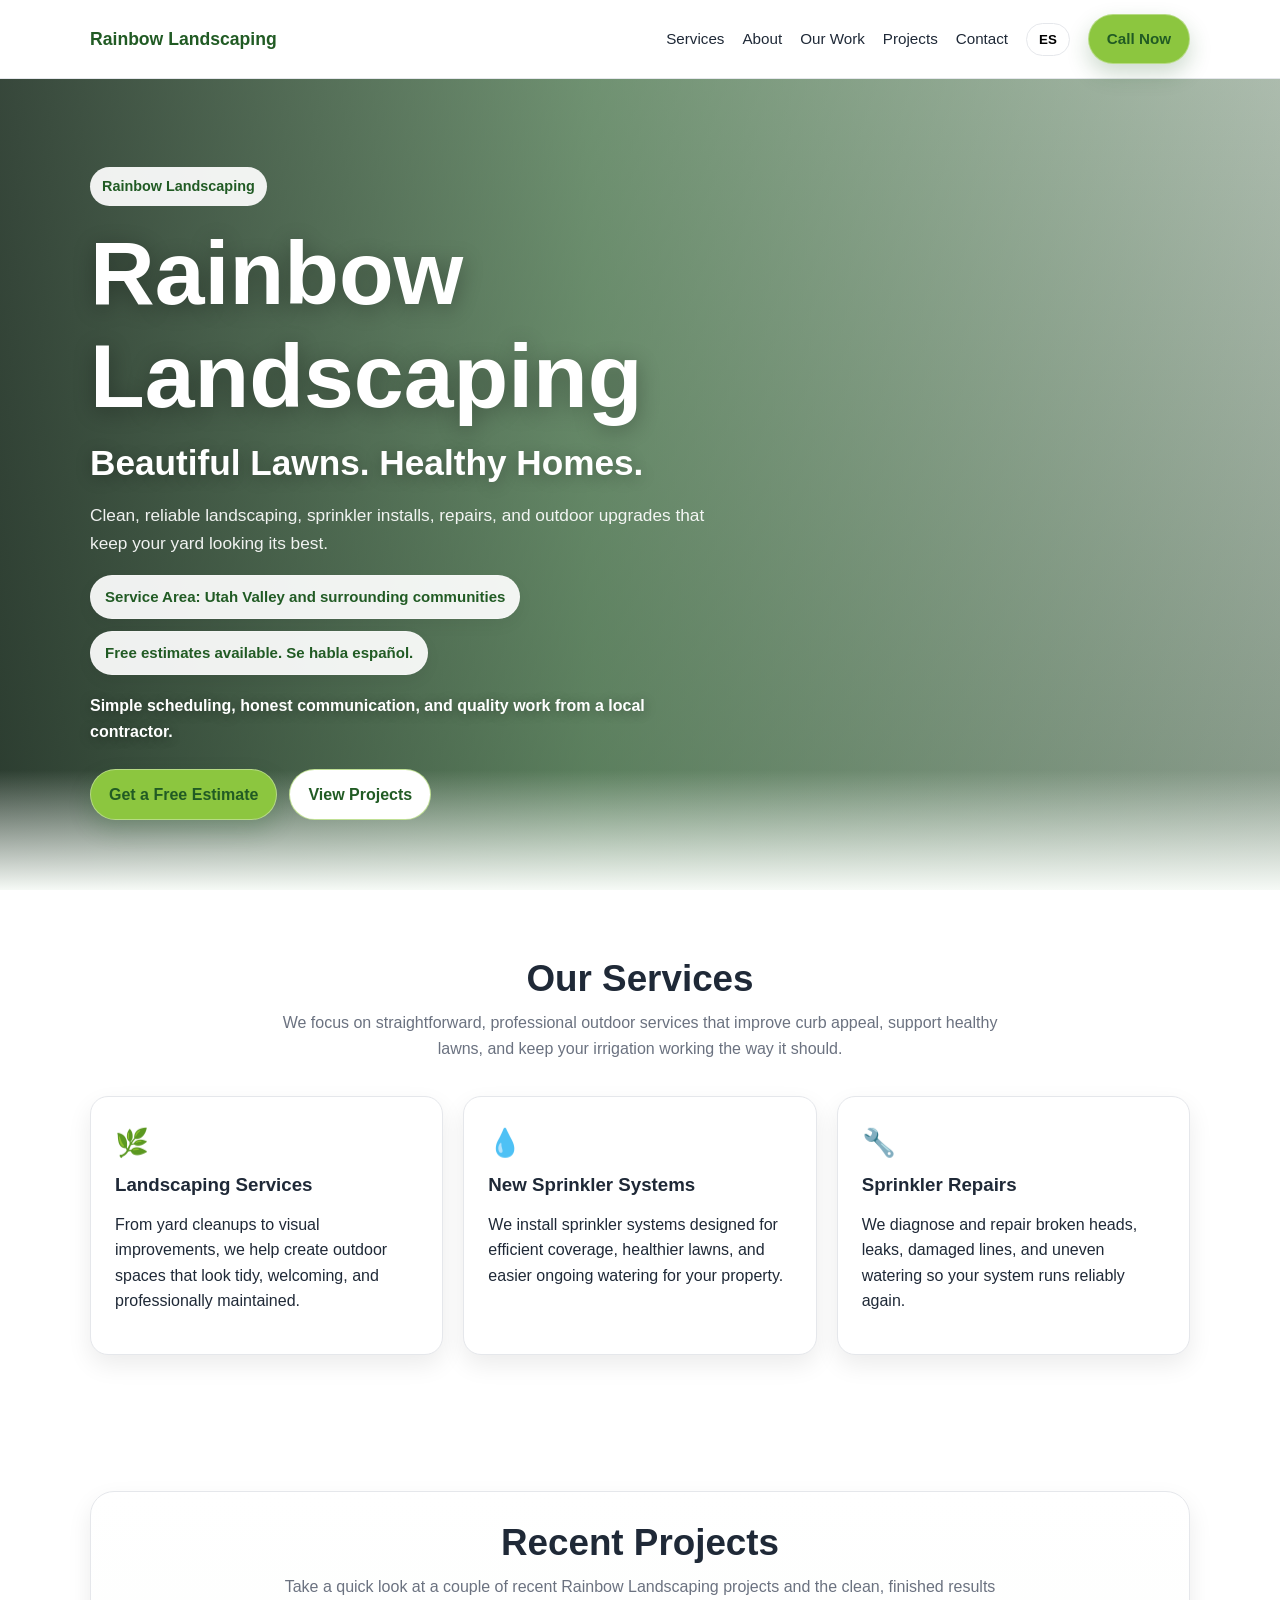
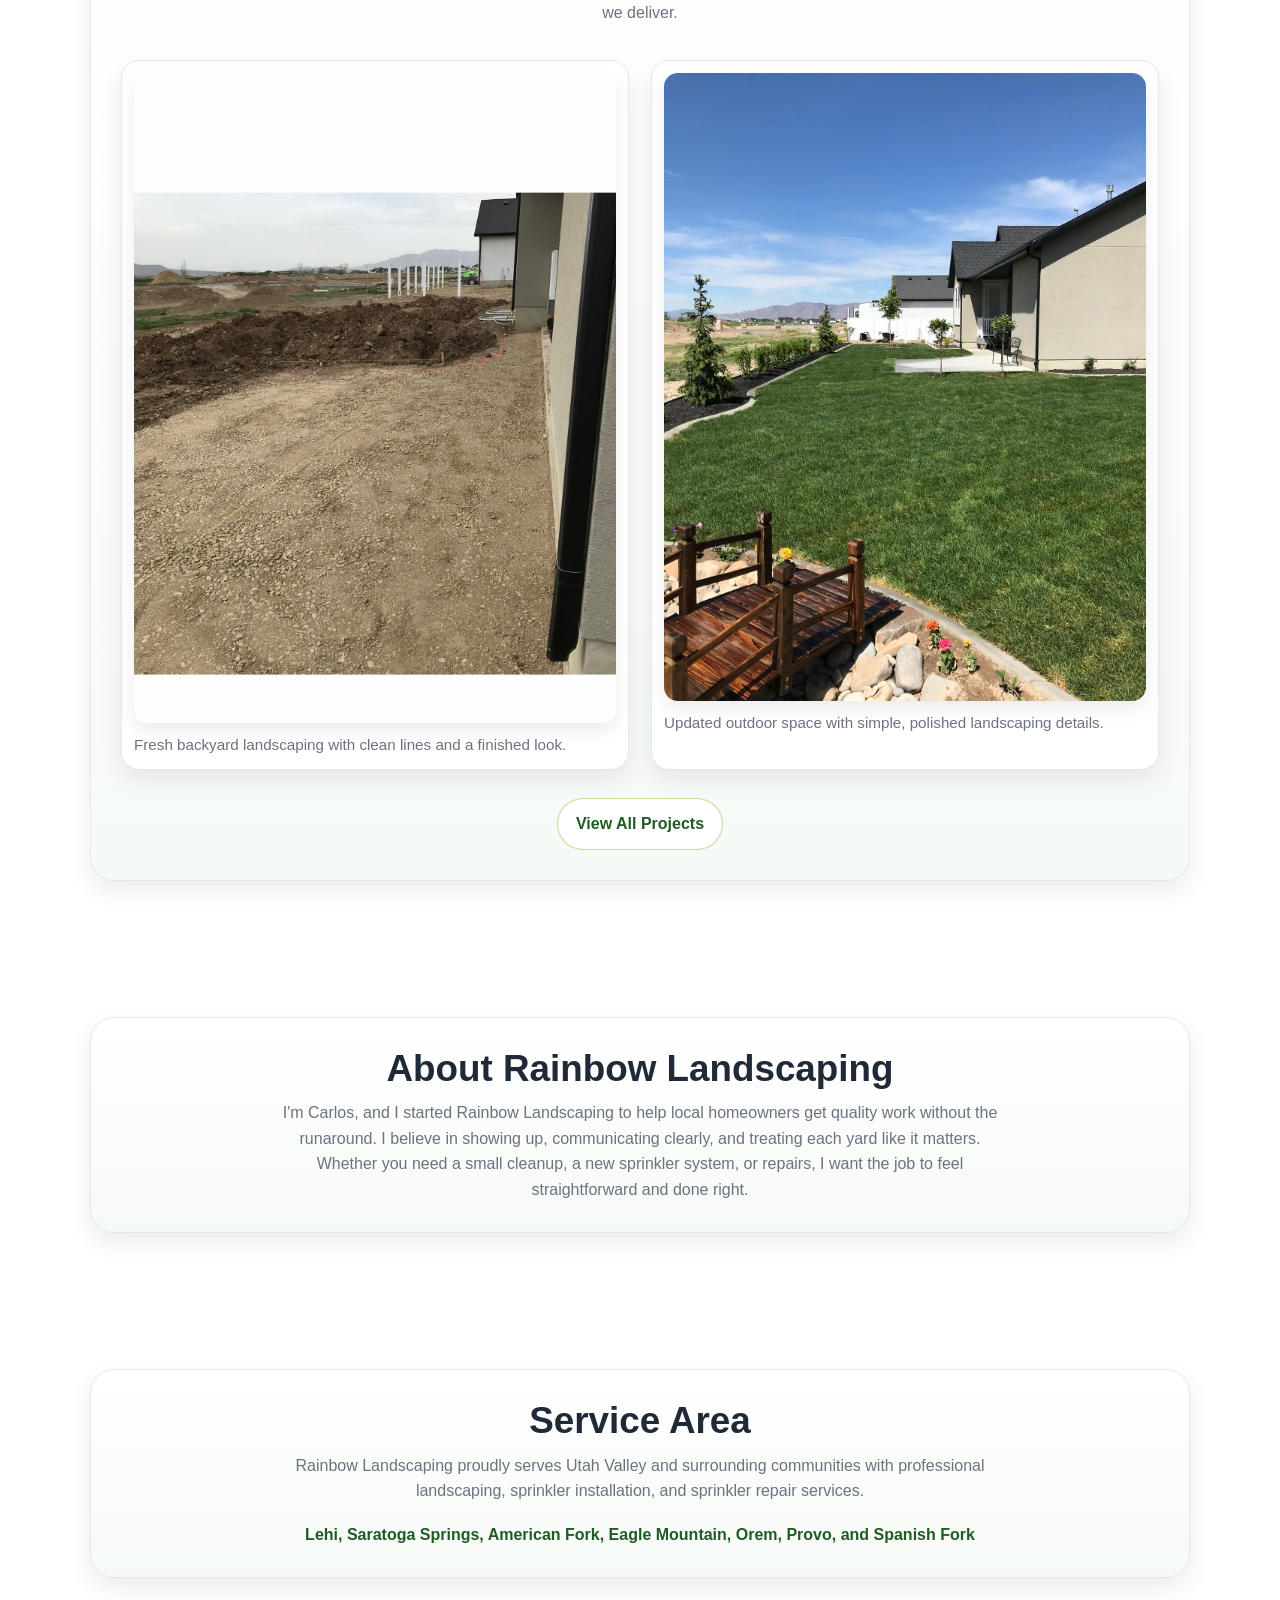
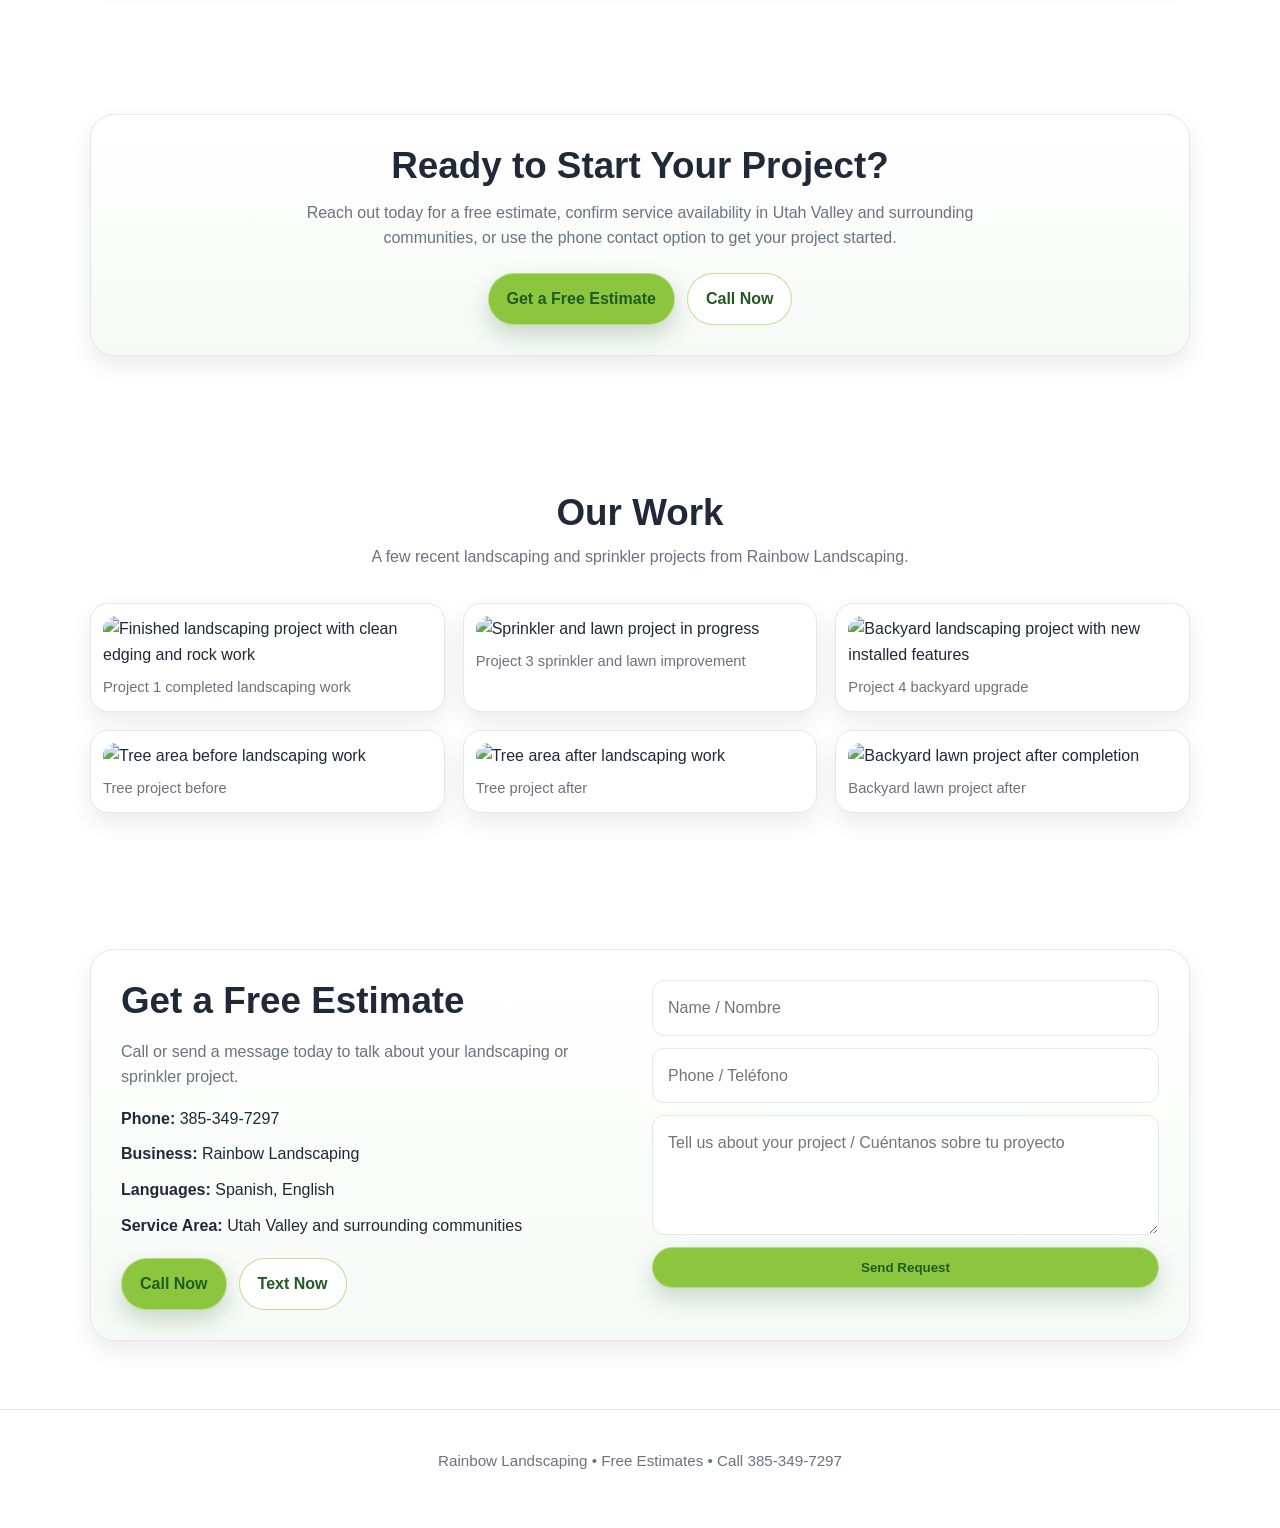
==== index.html @ 5ae8474e "Fix social preview image" ====
<!DOCTYPE html>
<html lang="en">
<head>
  <meta charset="UTF-8" />
  <meta name="viewport" content="width=device-width, initial-scale=1.0" />
  <title>Rainbow Landscaping | Free Estimates</title>
  <meta name="description" content="Utah Valley landscaping and sprinkler services with free estimates from Rainbow Landscaping." />
  <meta property="og:type" content="website" />
  <meta property="og:title" content="Rainbow Landscaping | Free Estimates" />
  <meta property="og:description" content="Utah Valley landscaping and sprinkler services with free estimates from Rainbow Landscaping." />
  <meta property="og:image" content="https://romansoldier09-alt.github.io/first-project/project-photos/rainbow-landscaping-sprinkler-hero.jpg" />
  <meta name="twitter:card" content="summary" />
  <meta name="twitter:title" content="Rainbow Landscaping | Free Estimates" />
  <meta name="twitter:description" content="Utah Valley landscaping and sprinkler services with free estimates from Rainbow Landscaping." />
  <meta name="twitter:image" content="https://romansoldier09-alt.github.io/first-project/project-photos/rainbow-landscaping-sprinkler-hero.jpg" />
  <link rel="stylesheet" href="./style.css" />
</head>
<body class="home-page">
  <header>
    <div class="container nav">
      <div class="brand">Rainbow Landscaping</div>
      <nav class="nav-links">
        <a href="#services" data-en="Services" data-es="Servicios">Services</a>
        <a href="#about" data-en="About" data-es="Nosotros">About</a>
        <a href="#work" data-en="Our Work" data-es="Nuestro Trabajo">Our Work</a>
        <a href="./projects.html" data-en="Projects" data-es="Proyectos">Projects</a>
        <a href="#contact" data-en="Contact" data-es="Contacto">Contact</a>
        <button class="lang-toggle" id="langToggle">ES</button>
        <a class="btn" href="tel:13853497297" data-en="Call Now" data-es="Llamar Ahora">Call Now</a>
      </nav>
    </div>
  </header>

  <main>
    <section class="hero">
      <div class="container">
        <div class="hero-copy">
          <div class="eyebrow" data-en="Rainbow Landscaping" data-es="Rainbow Landscaping">Rainbow Landscaping</div>
          <h1 class="brand-title" data-en="Rainbow Landscaping" data-es="Rainbow Landscaping">Rainbow Landscaping</h1>
          <p class="brand-tagline" data-en="Beautiful Lawns. Healthy Homes." data-es="Céspedes Hermosos. Hogares Saludables.">Beautiful Lawns. Healthy Homes.</p>
          <p class="lead" data-en="Clean, reliable landscaping, sprinkler installs, repairs, and outdoor upgrades that keep your yard looking its best." data-es="Jardinería limpia y confiable, instalación y reparación de riego, y mejoras exteriores para que su patio siempre se vea en su mejor estado.">Clean, reliable landscaping, sprinkler installs, repairs, and outdoor upgrades that keep your yard looking its best.</p>
          <div class="hero-meta">
            <span data-en="Service Area: Utah Valley and surrounding communities" data-es="Área de Servicio: Utah Valley y comunidades cercanas">Service Area: Utah Valley and surrounding communities</span>
            <span data-en="Free estimates available. Se habla español." data-es="Estimados gratis disponibles. Se habla español.">Free estimates available. Se habla español.</span>
          </div>
          <p class="hero-actions-copy" data-en="Simple scheduling, honest communication, and quality work from a local contractor." data-es="Programación sencilla, comunicación honesta y trabajo de calidad con un contratista local.">Simple scheduling, honest communication, and quality work from a local contractor.</p>
          <div class="hero-actions">
            <a class="btn" href="#contact" data-en="Get a Free Estimate" data-es="Pide un Estimado Gratis">Get a Free Estimate</a>
            <a class="btn secondary" href="./projects.html" data-en="View Projects" data-es="Ver Proyectos">View Projects</a>
          </div>
        </div>
      </div>
    </section>

    <section id="services">
      <div class="container">
        <h2 data-en="Our Services" data-es="Nuestros Servicios">Our Services</h2>
        <p class="section-copy" data-en="We focus on straightforward, professional outdoor services that improve curb appeal, support healthy lawns, and keep your irrigation working the way it should." data-es="Nos enfocamos en servicios exteriores directos y profesionales que mejoran la apariencia de su propiedad, ayudan a tener césped saludable y mantienen su riego funcionando como debe.">We focus on straightforward, professional outdoor services that improve curb appeal, support healthy lawns, and keep your irrigation working the way it should.</p>

        <div class="cards">
          <div class="card">
            <div class="icon">🌿</div>
            <h3 data-en="Landscaping Services" data-es="Servicios de Jardinería">Landscaping Services</h3>
            <p data-en="From yard cleanups to visual improvements, we help create outdoor spaces that look tidy, welcoming, and professionally maintained." data-es="Desde limpiezas de jardín hasta mejoras visuales, ayudamos a crear espacios exteriores limpios, agradables y mantenidos profesionalmente.">From yard cleanups to visual improvements, we help create outdoor spaces that look tidy, welcoming, and professionally maintained.</p>
          </div>
          <div class="card">
            <div class="icon">💧</div>
            <h3 data-en="New Sprinkler Systems" data-es="Sistemas de Riego Nuevos">New Sprinkler Systems</h3>
            <p data-en="We install sprinkler systems designed for efficient coverage, healthier lawns, and easier ongoing watering for your property." data-es="Instalamos sistemas de riego diseñados para una cobertura eficiente, césped más saludable y un riego más fácil para su propiedad.">We install sprinkler systems designed for efficient coverage, healthier lawns, and easier ongoing watering for your property.</p>
          </div>
          <div class="card">
            <div class="icon">🔧</div>
            <h3 data-en="Sprinkler Repairs" data-es="Reparación de Riego">Sprinkler Repairs</h3>
            <p data-en="We diagnose and repair broken heads, leaks, damaged lines, and uneven watering so your system runs reliably again." data-es="Diagnosticamos y reparamos aspersores dañados, fugas, líneas rotas y riego desigual para que su sistema vuelva a funcionar bien.">We diagnose and repair broken heads, leaks, damaged lines, and uneven watering so your system runs reliably again.</p>
          </div>
        </div>
      </div>
    </section>

    <section id="recent-projects">
      <div class="container">
        <div class="recent-projects-wrap">
          <h2 data-en="Recent Projects" data-es="Proyectos Recientes">Recent Projects</h2>
          <p class="section-copy" data-en="Take a quick look at a couple of recent Rainbow Landscaping projects and the clean, finished results we deliver." data-es="Mira rápidamente un par de proyectos recientes de Rainbow Landscaping y los resultados limpios y terminados que ofrecemos.">Take a quick look at a couple of recent Rainbow Landscaping projects and the clean, finished results we deliver.</p>

          <div class="recent-projects-gallery">
            <figure>
              <img src="./project-photos/backyard1.jpg" alt="Recent backyard landscaping project" />
              <figcaption data-en="Fresh backyard landscaping with clean lines and a finished look." data-es="Jardinería reciente de patio trasero con líneas limpias y un acabado completo.">Fresh backyard landscaping with clean lines and a finished look.</figcaption>
            </figure>
            <figure>
              <img src="./project-photos/backyard2.jpg" alt="Another recent backyard landscaping project" />
              <figcaption data-en="Updated outdoor space with simple, polished landscaping details." data-es="Espacio exterior renovado con detalles de jardinería simples y bien terminados.">Updated outdoor space with simple, polished landscaping details.</figcaption>
            </figure>
          </div>

          <div class="recent-projects-actions">
            <a class="btn secondary" href="./projects.html" data-en="View All Projects" data-es="Ver Todos los Proyectos">View All Projects</a>
          </div>
        </div>
      </div>
    </section>

    <section id="about">
      <div class="container">
        <div class="about-box">
          <h2 data-en="About Rainbow Landscaping" data-es="Sobre Rainbow Landscaping">About Rainbow Landscaping</h2>
          <p class="section-copy section-copy-tight" data-en="I'm Carlos, and I started Rainbow Landscaping to help local homeowners get quality work without the runaround. I believe in showing up, communicating clearly, and treating each yard like it matters. Whether you need a small cleanup, a new sprinkler system, or repairs, I want the job to feel straightforward and done right." data-es="Soy Carlos y empecé Rainbow Landscaping para ayudar a familias locales a recibir trabajo de calidad sin complicaciones. Creo en llegar a tiempo, comunicarme claramente y tratar cada jardín como algo importante. Ya sea que necesite una limpieza pequeña, un sistema de riego nuevo o una reparación, quiero que el trabajo se sienta claro y bien hecho.">I'm Carlos, and I started Rainbow Landscaping to help local homeowners get quality work without the runaround. I believe in showing up, communicating clearly, and treating each yard like it matters. Whether you need a small cleanup, a new sprinkler system, or repairs, I want the job to feel straightforward and done right.</p>
        </div>
      </div>
    </section>

    <section id="service-area">
      <div class="container">
        <div class="service-area-box">
          <h2 data-en="Service Area" data-es="Área de Servicio">Service Area</h2>
          <p class="section-copy section-copy-tight" data-en="Rainbow Landscaping proudly serves Utah Valley and surrounding communities with professional landscaping, sprinkler installation, and sprinkler repair services." data-es="Rainbow Landscaping sirve con orgullo a Utah Valley y comunidades cercanas con servicios profesionales de jardinería, instalación de riego y reparación de riego.">Rainbow Landscaping proudly serves Utah Valley and surrounding communities with professional landscaping, sprinkler installation, and sprinkler repair services.</p>
          <p class="service-area-list" data-en="Lehi, Saratoga Springs, American Fork, Eagle Mountain, Orem, Provo, and Spanish Fork" data-es="Lehi, Saratoga Springs, American Fork, Eagle Mountain, Orem, Provo y Spanish Fork">Lehi, Saratoga Springs, American Fork, Eagle Mountain, Orem, Provo, and Spanish Fork</p>
        </div>
      </div>
    </section>

    <section id="cta">
      <div class="container">
        <div class="cta-panel">
          <h2 data-en="Ready to Start Your Project?" data-es="¿Listo Para Comenzar Su Proyecto?">Ready to Start Your Project?</h2>
          <p class="section-copy section-copy-tight" data-en="Reach out today for a free estimate, confirm service availability in Utah Valley and surrounding communities, or use the phone contact option to get your project started." data-es="Comuníquese hoy para un estimado gratis, confirme disponibilidad de servicio en Utah Valley y comunidades cercanas, o use la opción de contacto por teléfono para comenzar su proyecto.">Reach out today for a free estimate, confirm service availability in Utah Valley and surrounding communities, or use the phone contact option to get your project started.</p>
          <div class="cta-actions">
            <a class="btn" href="#contact" data-en="Get a Free Estimate" data-es="Pide un Estimado Gratis">Get a Free Estimate</a>
            <a class="btn secondary" href="tel:13853497297" data-en="Call Now" data-es="Llamar Ahora">Call Now</a>
          </div>
        </div>
      </div>
    </section>

    <section id="work">
      <div class="container">
        <h2 data-en="Our Work" data-es="Nuestro Trabajo">Our Work</h2>
        <p class="section-copy" data-en="A few recent landscaping and sprinkler projects from Rainbow Landscaping." data-es="Algunos proyectos recientes de jardinería y riego de Rainbow Landscaping.">A few recent landscaping and sprinkler projects from Rainbow Landscaping.</p>

        <div class="gallery">
          <figure>
            <img src="../Project Photos- Carlos Z/Project 1/IMG_5148.jpeg" alt="Finished landscaping project with clean edging and rock work" />
            <figcaption data-en="Project 1 completed landscaping work" data-es="Proyecto 1 trabajo de jardinería terminado">Project 1 completed landscaping work</figcaption>
          </figure>
          <figure>
            <img src="../Project Photos- Carlos Z/Project 3/IMG_4975.jpeg" alt="Sprinkler and lawn project in progress" />
            <figcaption data-en="Project 3 sprinkler and lawn improvement" data-es="Proyecto 3 mejora de césped y riego">Project 3 sprinkler and lawn improvement</figcaption>
          </figure>
          <figure>
            <img src="../Project Photos- Carlos Z/Project 4/FullSizeRender (16).jpg" alt="Backyard landscaping project with new installed features" />
            <figcaption data-en="Project 4 backyard upgrade" data-es="Proyecto 4 renovación de patio">Project 4 backyard upgrade</figcaption>
          </figure>
          <figure>
            <img src="../Project Photos- Carlos Z/Tree Project /Before 3.jpg" alt="Tree area before landscaping work" />
            <figcaption data-en="Tree project before" data-es="Proyecto de árbol antes">Tree project before</figcaption>
          </figure>
          <figure>
            <img src="../Project Photos- Carlos Z/Tree Project /After 3.jpg" alt="Tree area after landscaping work" />
            <figcaption data-en="Tree project after" data-es="Proyecto de árbol después">Tree project after</figcaption>
          </figure>
          <figure>
            <img src="../Project Photos- Carlos Z/Back yard lawn Project /after1.jpg" alt="Backyard lawn project after completion" />
            <figcaption data-en="Backyard lawn project after" data-es="Proyecto de césped trasero después">Backyard lawn project after</figcaption>
          </figure>
        </div>
      </div>
    </section>

    <section id="contact">
      <div class="container contact-box">
        <div class="contact-grid">
          <div>
            <h2 class="contact-heading" data-en="Get a Free Estimate" data-es="Pide un Estimado Gratis">Get a Free Estimate</h2>
            <p class="muted" data-en="Call or send a message today to talk about your landscaping or sprinkler project." data-es="Llama o manda un mensaje hoy para hablar de tu proyecto de jardinería o riego.">Call or send a message today to talk about your landscaping or sprinkler project.</p>
            <ul class="contact-list">
              <li><strong data-en="Phone:" data-es="Teléfono:">Phone:</strong> <a href="tel:3853497297">385-349-7297</a></li>
              <li><strong data-en="Business:" data-es="Negocio:">Business:</strong> Rainbow Landscaping</li>
              <li><strong data-en="Languages:" data-es="Idiomas:">Languages:</strong> <span data-en="Spanish, English" data-es="Español, Inglés">Spanish, English</span></li>
              <li><strong data-en="Service Area:" data-es="Área de Servicio:">Service Area:</strong> <span data-en="Utah Valley and surrounding communities" data-es="Utah Valley y comunidades cercanas">Utah Valley and surrounding communities</span></li>
            </ul>
            <div class="contact-quick-actions">
              <a class="btn" href="tel:13853497297" data-en="Call Now" data-es="Llamar Ahora">Call Now</a>
              <a class="btn secondary" href="sms:13853497297" data-en="Text Now" data-es="Enviar Texto">Text Now</a>
            </div>
          </div>

          <form class="form" onsubmit="event.preventDefault(); alert(currentLang === 'en' ? 'Thanks! Replace this form with Wix Forms or your contact method.' : '¡Gracias! Reemplaza este formulario con Wix Forms o tu método de contacto.');">
            <input type="text" placeholder="Name / Nombre" />
            <input type="tel" placeholder="Phone / Teléfono" />
            <textarea placeholder="Tell us about your project / Cuéntanos sobre tu proyecto"></textarea>
            <button class="btn" type="submit" data-en="Send Request" data-es="Enviar Solicitud">Send Request</button>
          </form>
        </div>
      </div>
    </section>

  </main>

  <footer>
    <div class="container">
      <p data-en="Rainbow Landscaping • Free Estimates • Call 385-349-7297" data-es="Rainbow Landscaping • Estimados Gratis • Llame al 385-349-7297">Rainbow Landscaping • Free Estimates • Call 385-349-7297</p>
    </div>
  </footer>

  <script>
    const savedLang = localStorage.getItem('siteLanguage');
    let currentLang = savedLang === 'es' ? 'es' : 'en';
    const toggleBtn = document.getElementById('langToggle');

    function setLanguage(lang) {
      currentLang = lang;
      localStorage.setItem('siteLanguage', lang);
      document.documentElement.lang = lang === 'en' ? 'en' : 'es';
      document.title = lang === 'en' ? 'Rainbow Landscaping | Free Estimates' : 'Rainbow Landscaping | Estimados Gratis';
      document.querySelectorAll('[data-en]').forEach(el => {
        el.textContent = el.getAttribute(lang === 'en' ? 'data-en' : 'data-es');
      });
      toggleBtn.textContent = lang === 'en' ? 'ES' : 'EN';
    }

    toggleBtn.addEventListener('click', () => {
      setLanguage(currentLang === 'en' ? 'es' : 'en');
    });

    setLanguage(currentLang);
  </script>
</body>
</html>
---- style.css ----
:root {
  --green: #8cc63f;
  --green-dark: #215b24;
  --light: #f6faf6;
  --text: #1f2937;
  --muted: #6b7280;
  --card: #ffffff;
  --border: #e5e7eb;
  --shadow: 0 10px 25px rgba(0, 0, 0, 0.08);
  --radius: 18px;
  --max: 1100px;
}

* {
  box-sizing: border-box;
}

body {
  margin: 0;
  font-family: Arial, Helvetica, sans-serif;
  color: var(--text);
  background: #fff;
  line-height: 1.6;
}

body.projects-page {
  background: linear-gradient(180deg, var(--light) 0%, #ffffff 100%);
}

img {
  max-width: 100%;
  display: block;
  border-radius: 14px;
}

a {
  color: inherit;
  text-decoration: none;
}

.container {
  width: min(92%, var(--max));
  margin: 0 auto;
}

header {
  position: sticky;
  top: 0;
  z-index: 50;
  background: rgba(255, 255, 255, 0.96);
  backdrop-filter: blur(10px);
  border-bottom: 1px solid var(--border);
}

.nav {
  display: flex;
  align-items: center;
  justify-content: space-between;
  gap: 16px;
  padding: 14px 0;
}

.brand {
  font-weight: 700;
  font-size: 1.1rem;
  color: var(--green-dark);
}

.nav-links {
  display: flex;
  align-items: center;
  gap: 18px;
  flex-wrap: wrap;
  font-size: 0.95rem;
}

.lang-toggle {
  border: 1px solid var(--border);
  background: #fff;
  border-radius: 999px;
  padding: 8px 12px;
  cursor: pointer;
  font-weight: 600;
}

.btn {
  display: inline-block;
  background: var(--green);
  color: var(--green-dark);
  padding: 12px 18px;
  border: 1px solid rgba(255, 255, 255, 0.36);
  border-radius: 999px;
  font-weight: 700;
  box-shadow: 0 10px 22px rgba(33, 91, 36, 0.22);
}

.btn.secondary {
  background: #fff;
  color: var(--green-dark);
  border: 1px solid rgba(140, 198, 63, 0.55);
  box-shadow: none;
}

h1,
h2,
h3 {
  line-height: 1.15;
  margin: 0 0 14px;
}

h1 {
  font-size: clamp(2rem, 4vw, 3.4rem);
}

h2 {
  font-size: clamp(1.6rem, 3vw, 2.3rem);
  text-align: center;
  margin-bottom: 10px;
}

.eyebrow {
  display: inline-block;
  background: rgba(140, 198, 63, 0.16);
  color: var(--green-dark);
  padding: 8px 12px;
  border-radius: 999px;
  font-size: 0.9rem;
  font-weight: 700;
  margin-bottom: 16px;
}

.lead {
  color: var(--muted);
}

.section-copy {
  text-align: center;
  max-width: 720px;
  margin: 0 auto 34px;
  color: var(--muted);
}

.section-copy-tight {
  margin-bottom: 0;
}

.home-page .hero {
  position: relative;
  min-height: 620px;
  padding: 88px 0 70px;
  background:
    linear-gradient(90deg, rgba(11, 31, 16, 0.78) 0%, rgba(33, 91, 36, 0.56) 46%, rgba(33, 91, 36, 0.22) 100%),
    linear-gradient(180deg, rgba(11, 31, 16, 0.18) 0%, rgba(11, 31, 16, 0.40) 100%),
    url("./project-photos/rainbow-landscaping-sprinkler-hero.jpg") center / cover no-repeat;
  color: #fff;
  overflow: hidden;
}

.home-page .hero::after {
  content: "";
  position: absolute;
  inset: auto 0 0;
  height: 120px;
  background: linear-gradient(180deg, rgba(246, 250, 246, 0) 0%, var(--light) 100%);
  pointer-events: none;
}

.hero-copy {
  position: relative;
  z-index: 1;
  max-width: 640px;
}

.home-page .hero .eyebrow {
  background: rgba(255, 255, 255, 0.92);
}

.brand-title {
  font-size: clamp(2.75rem, 7vw, 5.7rem);
  color: #fff;
  text-shadow: 0 4px 22px rgba(0, 0, 0, 0.32);
}

.brand-tagline {
  margin: 0 0 18px;
  color: #ffffff;
  font-size: clamp(1.35rem, 3vw, 2.2rem);
  font-weight: 700;
  line-height: 1.18;
  text-shadow: 0 3px 16px rgba(0, 0, 0, 0.28);
}

.home-page .lead {
  max-width: 640px;
  color: rgba(255, 255, 255, 0.92);
  font-size: 1.08rem;
}

.hero-meta {
  display: flex;
  flex-wrap: wrap;
  gap: 12px;
  margin-top: 18px;
}

.hero-meta span {
  display: inline-flex;
  align-items: center;
  background: rgba(255, 255, 255, 0.92);
  border: 1px solid rgba(255, 255, 255, 0.26);
  border-radius: 999px;
  padding: 9px 14px;
  color: var(--green-dark);
  font-size: 0.94rem;
  font-weight: 600;
  box-shadow: 0 6px 16px rgba(0, 0, 0, 0.05);
}

.hero-actions {
  display: flex;
  gap: 12px;
  flex-wrap: wrap;
  margin-top: 24px;
}

.hero-actions-copy {
  margin: 18px 0 0;
  color: #ffffff;
  font-weight: 600;
  text-shadow: 0 2px 12px rgba(0, 0, 0, 0.35);
}

.home-page section {
  padding: 68px 0;
}

.cards {
  display: grid;
  grid-template-columns: repeat(3, 1fr);
  gap: 20px;
}

.card {
  background: var(--card);
  border: 1px solid var(--border);
  border-radius: var(--radius);
  padding: 24px;
  box-shadow: var(--shadow);
}

.icon {
  font-size: 1.7rem;
  margin-bottom: 10px;
}

.gallery {
  display: grid;
  grid-template-columns: repeat(3, 1fr);
  gap: 18px;
}

.gallery figure,
.recent-projects-gallery figure {
  margin: 0;
  background: #fff;
  border: 1px solid var(--border);
  border-radius: var(--radius);
  padding: 12px;
  box-shadow: var(--shadow);
}

.gallery figcaption {
  font-size: 0.92rem;
  color: var(--muted);
  margin-top: 8px;
}

.recent-projects-gallery {
  display: grid;
  grid-template-columns: repeat(2, 1fr);
  gap: 22px;
}

.recent-projects-wrap,
.cta-panel,
.service-area-box,
.about-box,
.contact-box,
.projects-wrap {
  background: linear-gradient(180deg, #ffffff 0%, var(--light) 100%);
  border: 1px solid var(--border);
  border-radius: 24px;
  padding: 30px;
  box-shadow: var(--shadow);
}

.recent-projects-gallery img {
  width: 100%;
  height: auto;
  object-fit: cover;
  border-radius: 14px;
  box-shadow: 0 8px 18px rgba(0, 0, 0, 0.08);
}

.recent-projects-gallery figcaption {
  font-size: 0.95rem;
  color: var(--muted);
  margin-top: 10px;
}

.recent-projects-actions,
.actions {
  margin-top: 28px;
  text-align: center;
}

.cta-panel {
  text-align: center;
}

.cta-panel h2 {
  margin-bottom: 12px;
}

.cta-actions {
  display: flex;
  justify-content: center;
  gap: 12px;
  flex-wrap: wrap;
  margin-top: 22px;
}

.service-area-list {
  margin: 18px auto 0;
  max-width: 820px;
  color: var(--green-dark);
  font-weight: 600;
  text-align: center;
}

.contact-grid {
  display: grid;
  grid-template-columns: 1fr 1fr;
  gap: 24px;
  align-items: start;
}

.contact-heading {
  text-align: left;
}

.contact-list {
  padding: 0;
  margin: 16px 0 0;
  list-style: none;
}

.contact-list li {
  margin-bottom: 10px;
}

.contact-quick-actions {
  display: flex;
  flex-wrap: wrap;
  gap: 12px;
  margin-top: 20px;
}

.form {
  display: grid;
  gap: 12px;
}

input,
textarea {
  width: 100%;
  padding: 14px 15px;
  border: 1px solid var(--border);
  border-radius: 12px;
  font: inherit;
}

textarea {
  min-height: 120px;
  resize: vertical;
}

.muted {
  color: var(--muted);
}

.home-page footer {
  padding: 24px 0 40px;
  border-top: 1px solid var(--border);
  color: var(--muted);
  font-size: 0.95rem;
  text-align: center;
}

.projects-page main {
  padding: 56px 0 72px;
}

.projects-page .hero {
  padding: 0 0 30px;
  text-align: center;
}

.projects-page h1 {
  font-size: clamp(2rem, 4vw, 3.1rem);
}

.projects-page .lead {
  max-width: 700px;
  margin: 0 auto;
  font-size: 1.05rem;
}

.project-section + .project-section {
  margin-top: 34px;
  padding-top: 34px;
  border-top: 1px solid var(--border);
}

.project-section h3 {
  margin: 0 0 10px;
  font-size: 1.35rem;
  color: var(--green-dark);
}

.project-section-copy {
  margin: 0 0 20px;
  color: var(--muted);
  max-width: 720px;
}

.projects-grid {
  display: grid;
  grid-template-columns: repeat(2, 1fr);
  gap: 22px;
}

.project-card {
  margin: 0;
  background: #fff;
  border: 1px solid var(--border);
  border-radius: var(--radius);
  padding: 12px;
  box-shadow: var(--shadow);
}

.project-card img {
  width: 100%;
  aspect-ratio: 4 / 3;
  border-radius: 14px;
  box-shadow: 0 8px 18px rgba(0, 0, 0, 0.08);
  object-fit: cover;
}

.project-copy {
  padding: 14px 6px 4px;
}

.project-title {
  margin: 0 0 8px;
  font-size: 1.08rem;
  color: var(--green-dark);
}

.project-card figcaption {
  margin-top: 0;
  color: var(--muted);
  font-size: 0.95rem;
}

.projects-page footer {
  padding: 0 0 40px;
  color: var(--muted);
  font-size: 0.95rem;
  text-align: center;
}

@media (max-width: 900px) {
  .nav {
    align-items: flex-start;
    flex-direction: column;
  }

  .contact-grid,
  .cards,
  .gallery,
  .recent-projects-gallery,
  .projects-grid {
    grid-template-columns: 1fr;
  }

  .home-page .hero {
    min-height: 590px;
    padding: 72px 0 58px;
    background:
      linear-gradient(180deg, rgba(11, 31, 16, 0.76) 0%, rgba(33, 91, 36, 0.58) 62%, rgba(33, 91, 36, 0.26) 100%),
      url("./project-photos/rainbow-landscaping-sprinkler-hero.jpg") center / cover no-repeat;
  }
}
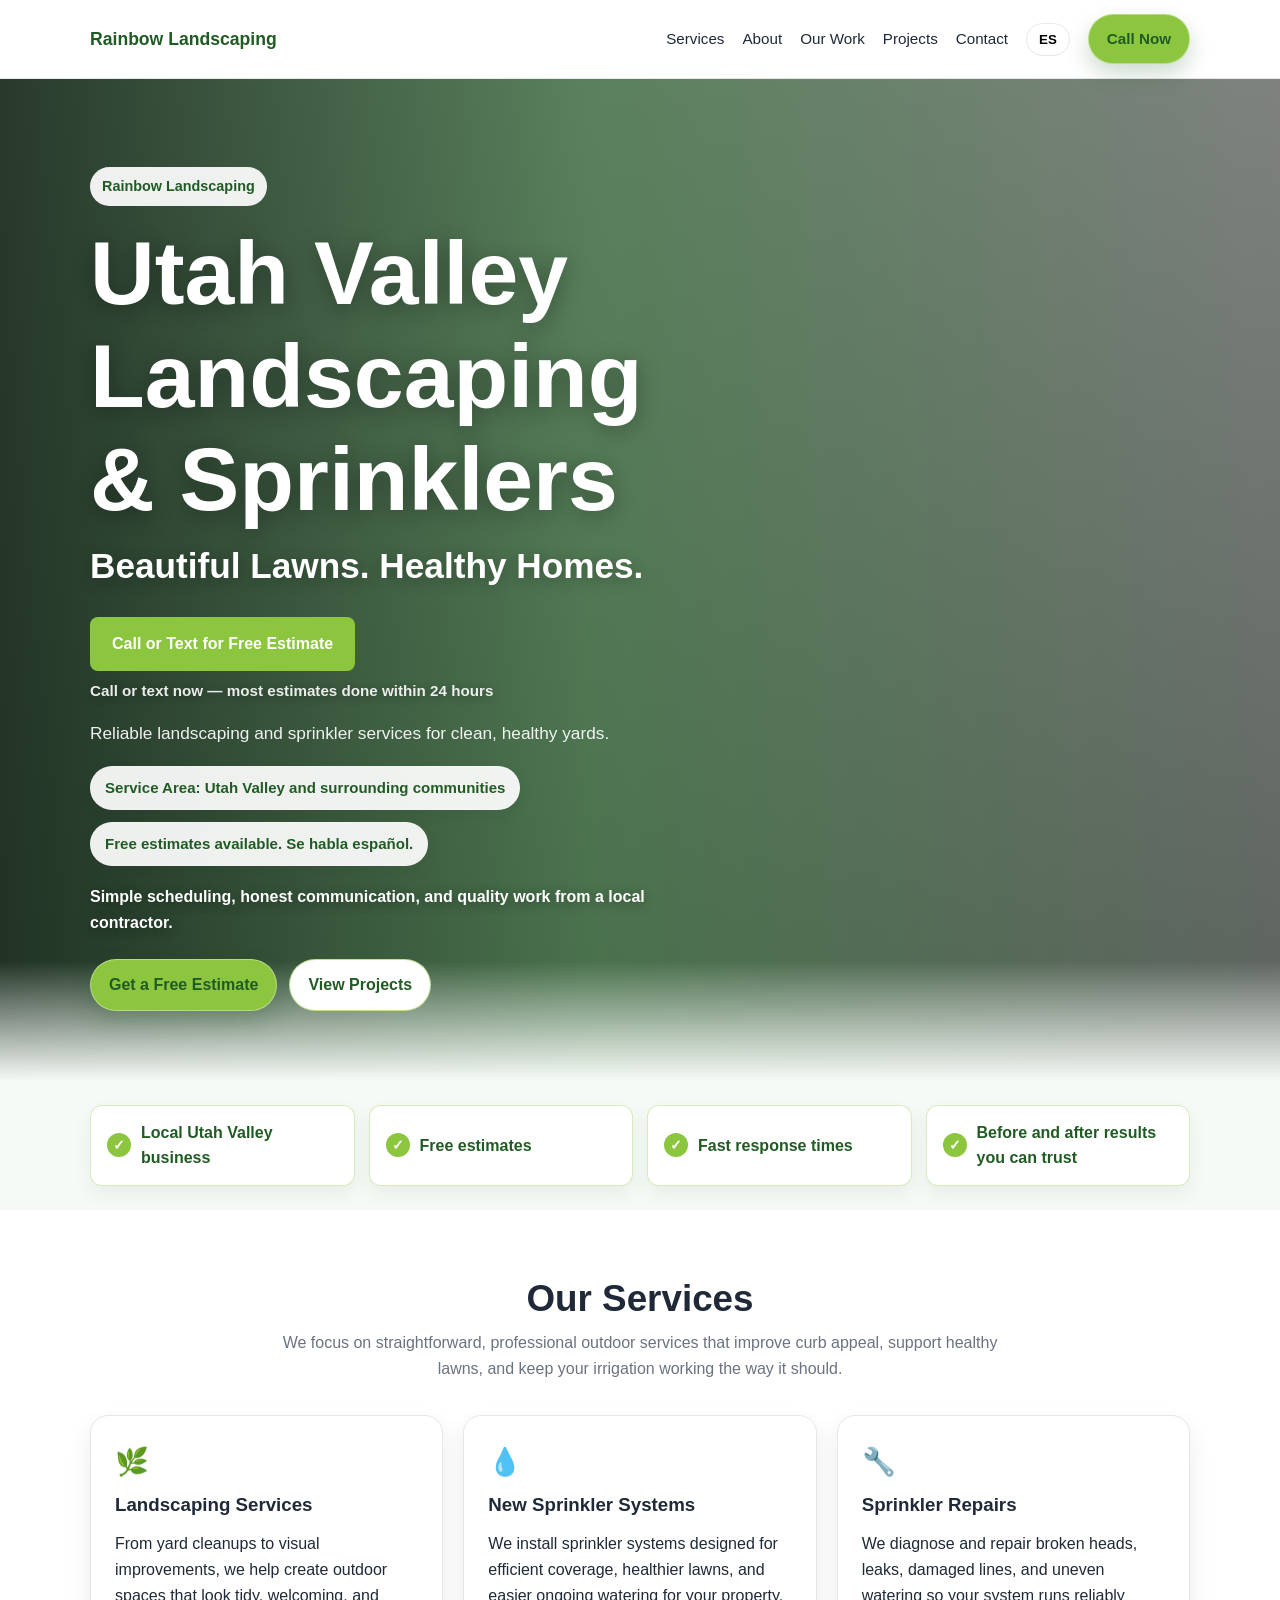
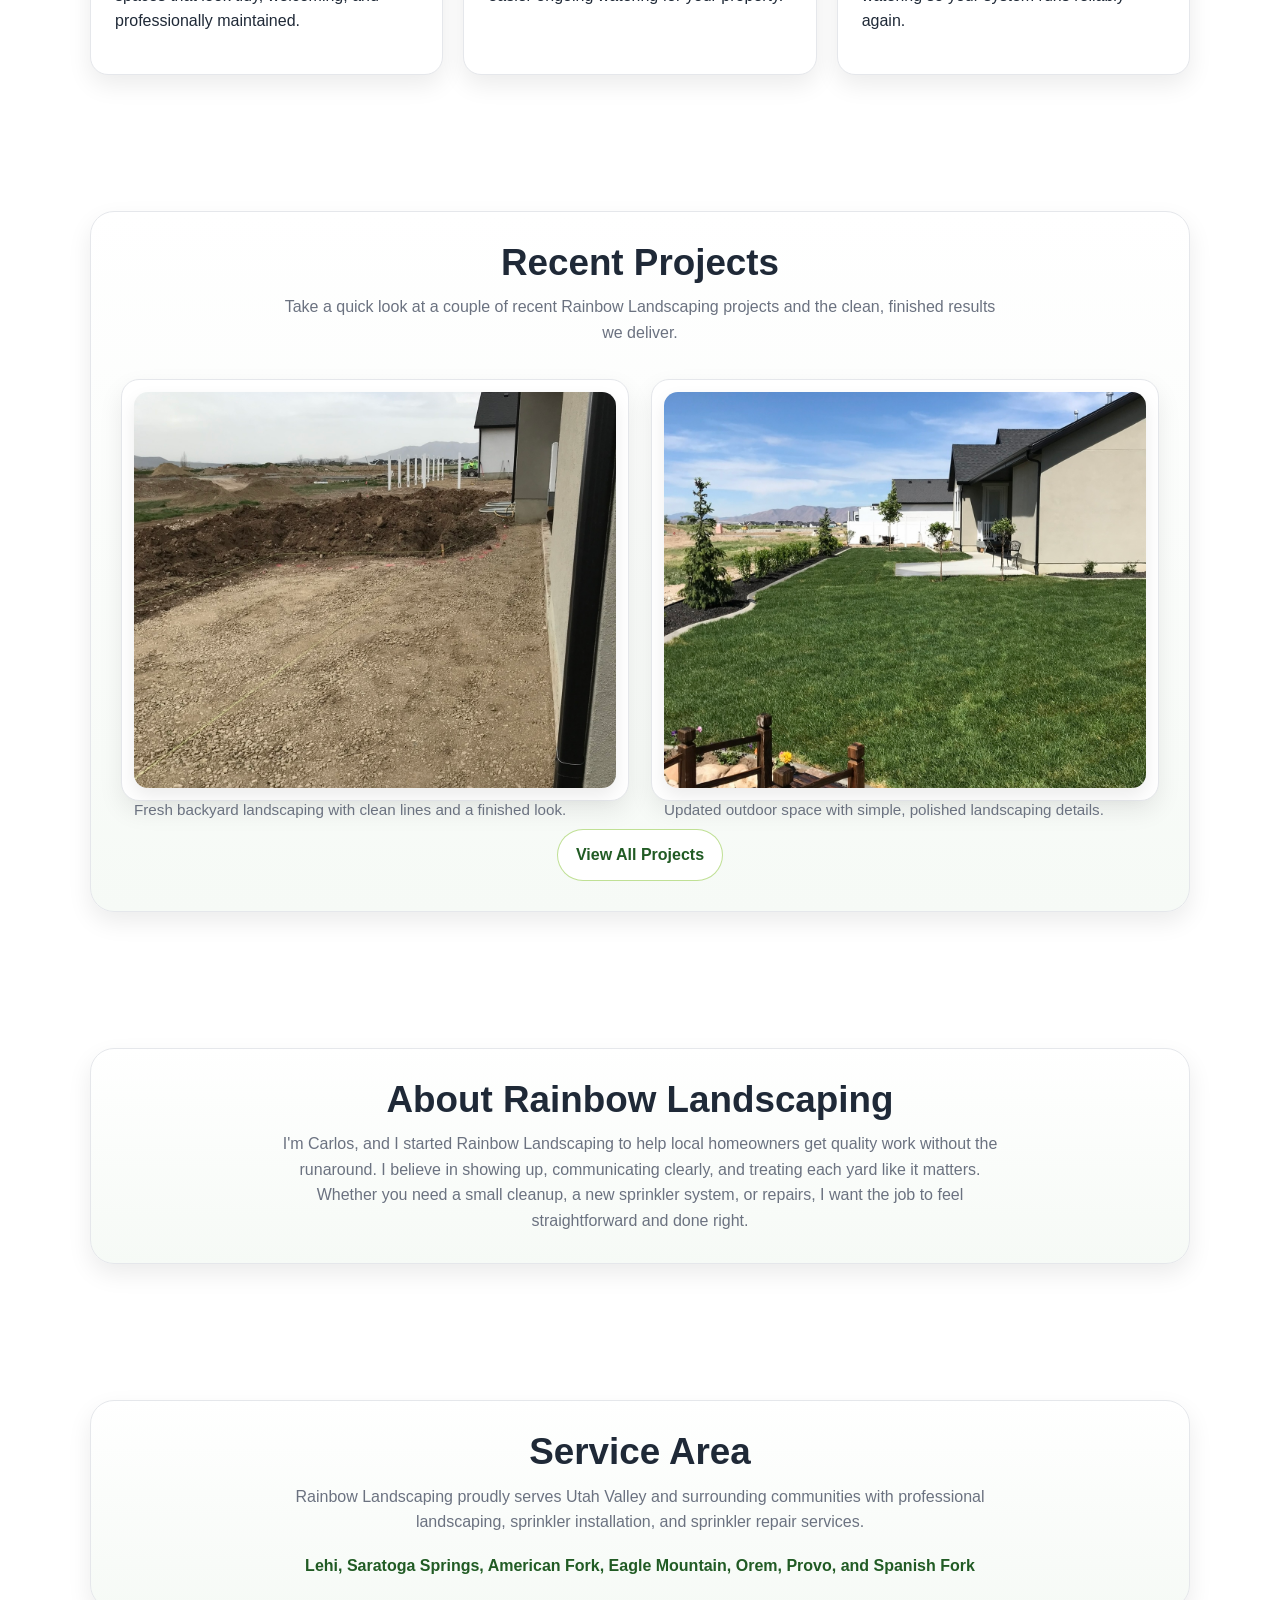
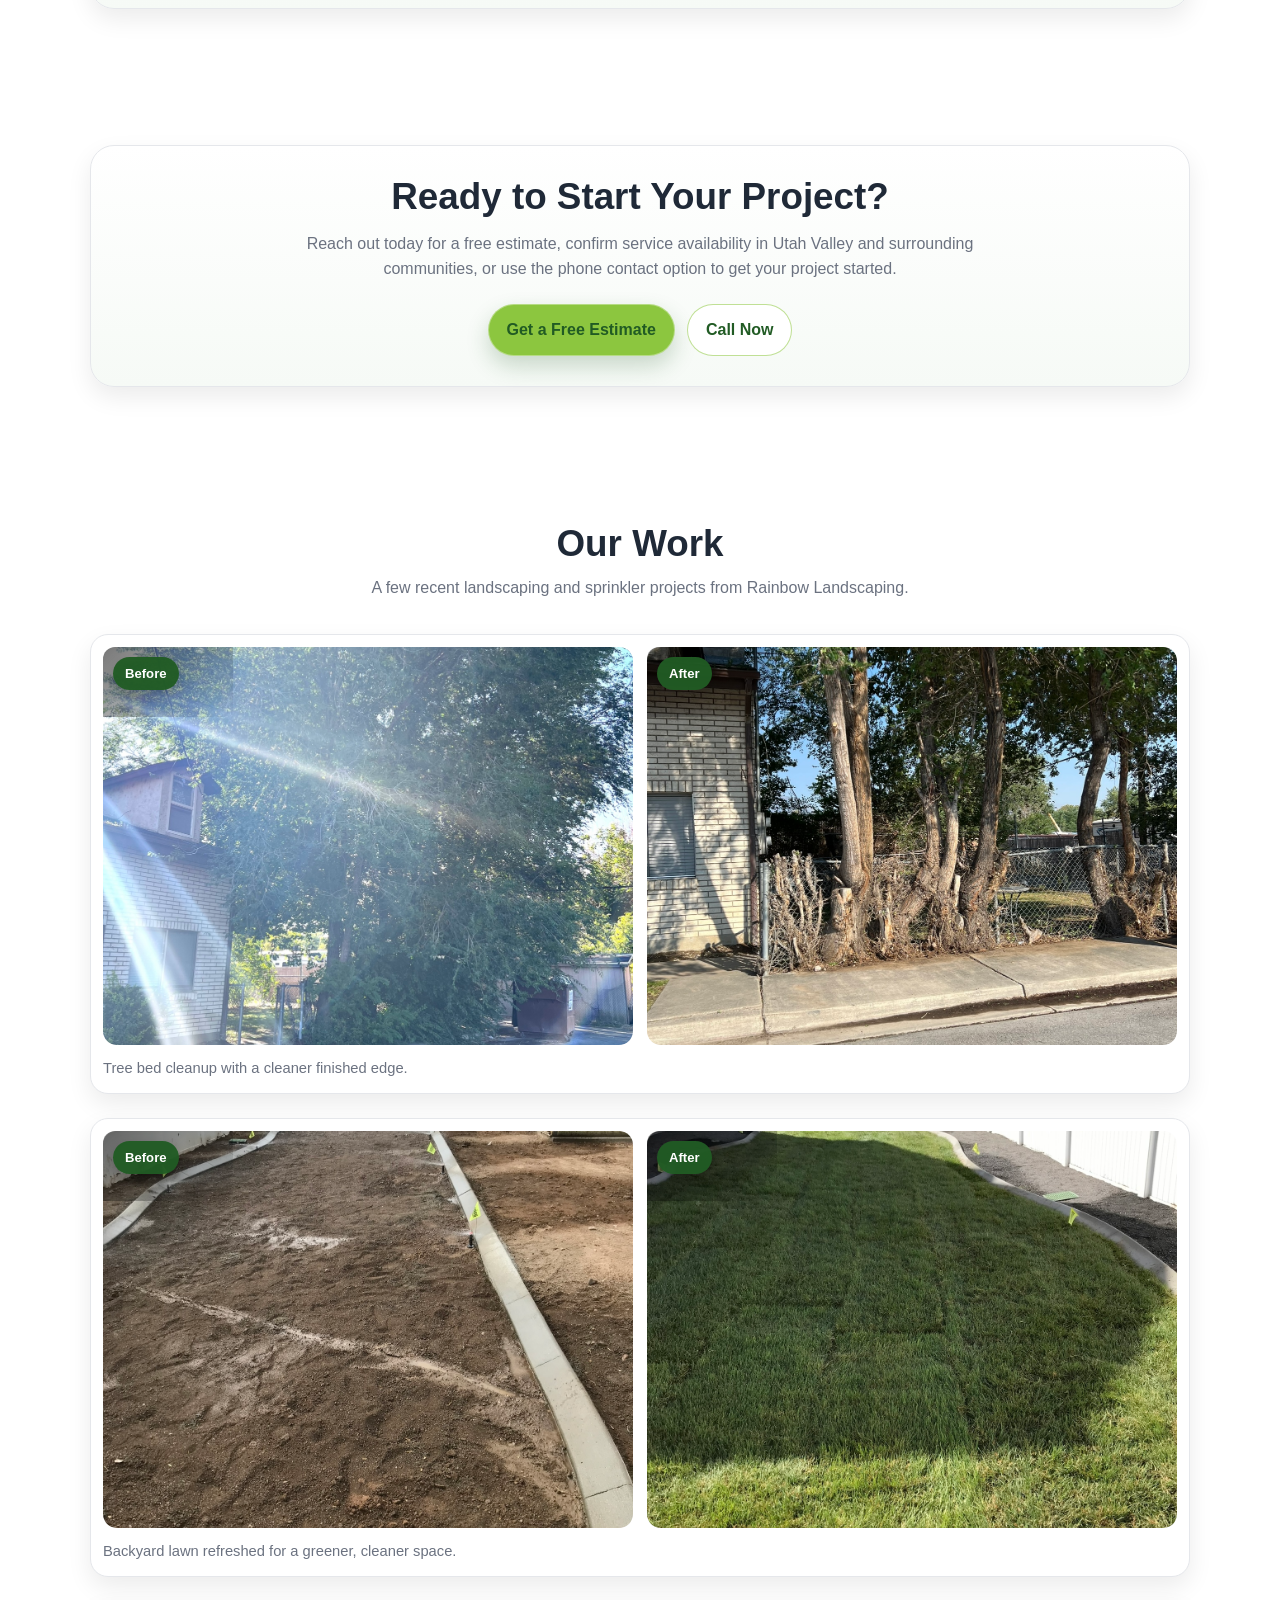
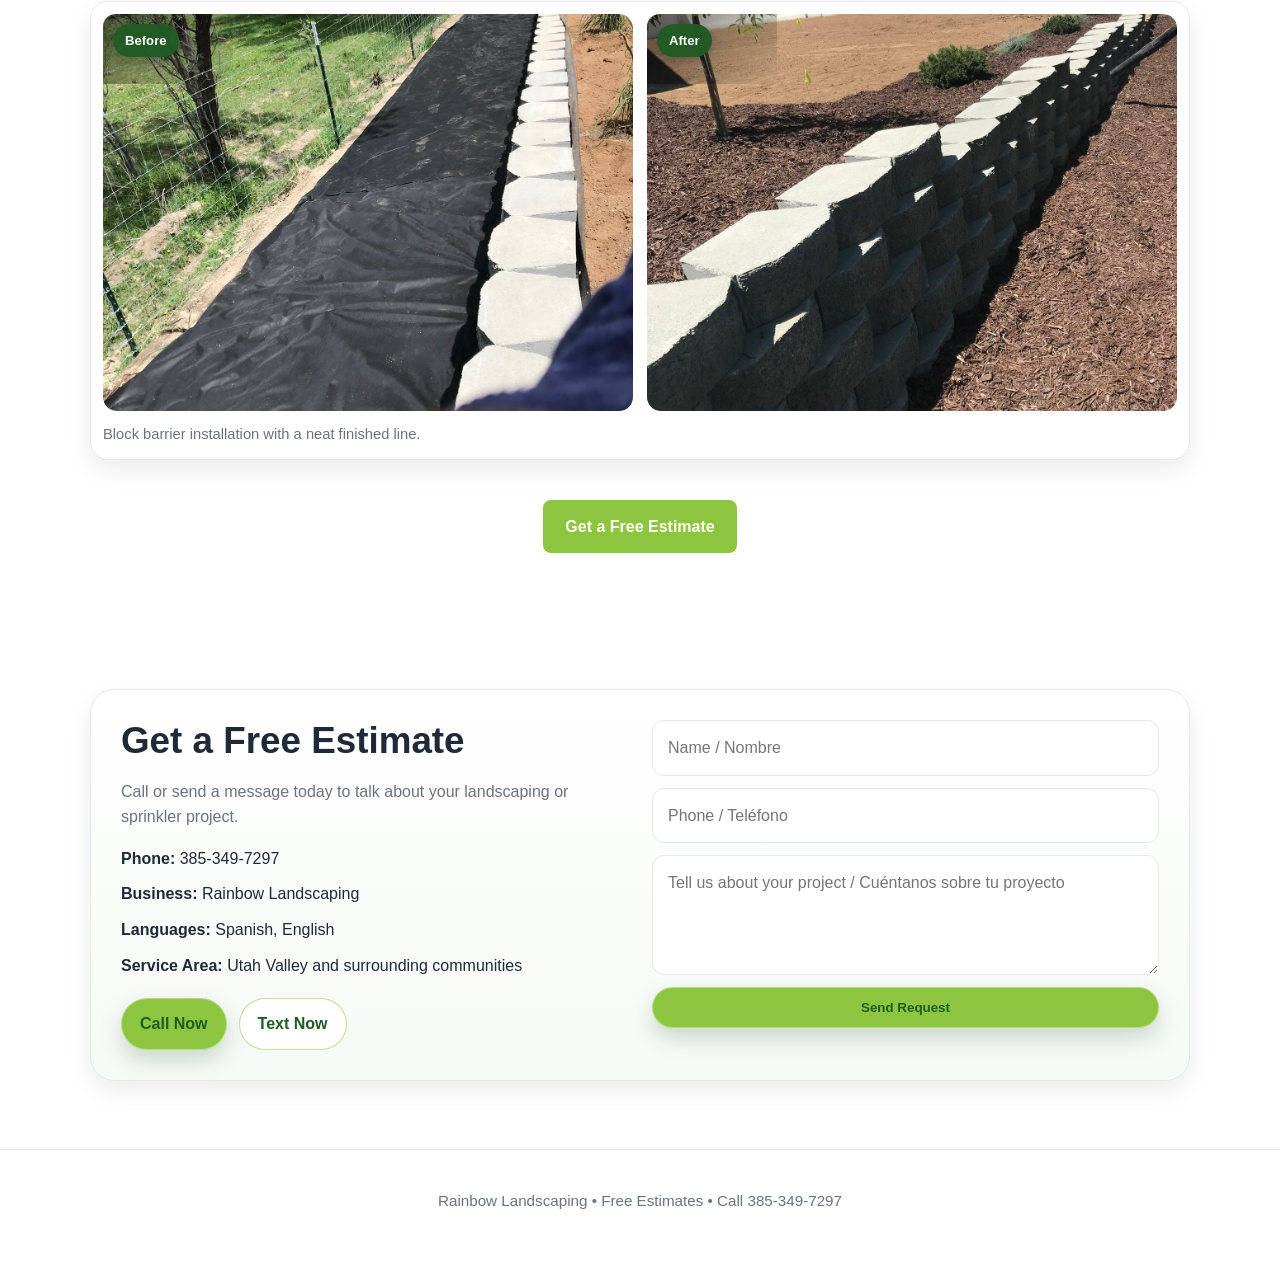
==== commit ec7921ef: "Final updates - ready for launch" ====
--- a/index.html
+++ b/index.html
@@ -26,7 +26,7 @@
         <a href="./projects.html" data-en="Projects" data-es="Proyectos">Projects</a>
         <a href="#contact" data-en="Contact" data-es="Contacto">Contact</a>
         <button class="lang-toggle" id="langToggle">ES</button>
-        <a class="btn" href="tel:13853497297" data-en="Call Now" data-es="Llamar Ahora">Call Now</a>
+        <a class="btn" href="tel:3853497297" data-en="Call Now" data-es="Llamar Ahora">Call Now</a>
       </nav>
     </div>
   </header>
@@ -36,9 +36,11 @@
       <div class="container">
         <div class="hero-copy">
           <div class="eyebrow" data-en="Rainbow Landscaping" data-es="Rainbow Landscaping">Rainbow Landscaping</div>
-          <h1 class="brand-title" data-en="Rainbow Landscaping" data-es="Rainbow Landscaping">Rainbow Landscaping</h1>
+          <h1 class="brand-title" data-en="Utah Valley Landscaping & Sprinklers" data-es="Jardinería y Riego en Utah Valley">Utah Valley Landscaping & Sprinklers</h1>
           <p class="brand-tagline" data-en="Beautiful Lawns. Healthy Homes." data-es="Céspedes Hermosos. Hogares Saludables.">Beautiful Lawns. Healthy Homes.</p>
-          <p class="lead" data-en="Clean, reliable landscaping, sprinkler installs, repairs, and outdoor upgrades that keep your yard looking its best." data-es="Jardinería limpia y confiable, instalación y reparación de riego, y mejoras exteriores para que su patio siempre se vea en su mejor estado.">Clean, reliable landscaping, sprinkler installs, repairs, and outdoor upgrades that keep your yard looking its best.</p>
+          <a class="btn-primary" href="tel:3853497297">Call or Text for Free Estimate</a>
+          <p class="hero-cta-note">Call or text now — most estimates done within 24 hours</p>
+          <p class="lead" data-en="Reliable landscaping and sprinkler services for clean, healthy yards." data-es="Jardinería y riego confiables para patios limpios y saludables.">Reliable landscaping and sprinkler services for clean, healthy yards.</p>
           <div class="hero-meta">
             <span data-en="Service Area: Utah Valley and surrounding communities" data-es="Área de Servicio: Utah Valley y comunidades cercanas">Service Area: Utah Valley and surrounding communities</span>
             <span data-en="Free estimates available. Se habla español." data-es="Estimados gratis disponibles. Se habla español.">Free estimates available. Se habla español.</span>
@@ -47,6 +49,29 @@
           <div class="hero-actions">
             <a class="btn" href="#contact" data-en="Get a Free Estimate" data-es="Pide un Estimado Gratis">Get a Free Estimate</a>
             <a class="btn secondary" href="./projects.html" data-en="View Projects" data-es="Ver Proyectos">View Projects</a>
+          </div>
+        </div>
+      </div>
+    </section>
+
+    <section class="trust-strip" aria-label="Why homeowners choose Rainbow Landscaping">
+      <div class="container">
+        <div class="trust-items">
+          <div class="trust-item">
+            <span class="trust-icon">✓</span>
+            <span>Local Utah Valley business</span>
+          </div>
+          <div class="trust-item">
+            <span class="trust-icon">✓</span>
+            <span>Free estimates</span>
+          </div>
+          <div class="trust-item">
+            <span class="trust-icon">✓</span>
+            <span>Fast response times</span>
+          </div>
+          <div class="trust-item">
+            <span class="trust-icon">✓</span>
+            <span>Before and after results you can trust</span>
           </div>
         </div>
       </div>
@@ -127,7 +152,7 @@
           <p class="section-copy section-copy-tight" data-en="Reach out today for a free estimate, confirm service availability in Utah Valley and surrounding communities, or use the phone contact option to get your project started." data-es="Comuníquese hoy para un estimado gratis, confirme disponibilidad de servicio en Utah Valley y comunidades cercanas, o use la opción de contacto por teléfono para comenzar su proyecto.">Reach out today for a free estimate, confirm service availability in Utah Valley and surrounding communities, or use the phone contact option to get your project started.</p>
           <div class="cta-actions">
             <a class="btn" href="#contact" data-en="Get a Free Estimate" data-es="Pide un Estimado Gratis">Get a Free Estimate</a>
-            <a class="btn secondary" href="tel:13853497297" data-en="Call Now" data-es="Llamar Ahora">Call Now</a>
+            <a class="btn secondary" href="tel:3853497297" data-en="Call Now" data-es="Llamar Ahora">Call Now</a>
           </div>
         </div>
       </div>
@@ -138,31 +163,49 @@
         <h2 data-en="Our Work" data-es="Nuestro Trabajo">Our Work</h2>
         <p class="section-copy" data-en="A few recent landscaping and sprinkler projects from Rainbow Landscaping." data-es="Algunos proyectos recientes de jardinería y riego de Rainbow Landscaping.">A few recent landscaping and sprinkler projects from Rainbow Landscaping.</p>
 
-        <div class="gallery">
-          <figure>
-            <img src="../Project Photos- Carlos Z/Project 1/IMG_5148.jpeg" alt="Finished landscaping project with clean edging and rock work" />
-            <figcaption data-en="Project 1 completed landscaping work" data-es="Proyecto 1 trabajo de jardinería terminado">Project 1 completed landscaping work</figcaption>
+        <div class="gallery project-comparisons">
+          <figure class="project-card-before-after">
+            <div class="project-images">
+              <div class="project-image">
+                <span class="project-label" data-en="Before" data-es="Antes">Before</span>
+                <img src="./project-photos/tree-project/Before 3.jpg" alt="Tree area before landscaping work" />
+              </div>
+              <div class="project-image">
+                <span class="project-label" data-en="After" data-es="Después">After</span>
+                <img src="./project-photos/tree-project/After 3.jpg" alt="Tree area after landscaping work" />
+              </div>
+            </div>
+            <figcaption data-en="Tree bed cleanup with a cleaner finished edge." data-es="Limpieza de área de árbol con un borde más limpio.">Tree bed cleanup with a cleaner finished edge.</figcaption>
           </figure>
-          <figure>
-            <img src="../Project Photos- Carlos Z/Project 3/IMG_4975.jpeg" alt="Sprinkler and lawn project in progress" />
-            <figcaption data-en="Project 3 sprinkler and lawn improvement" data-es="Proyecto 3 mejora de césped y riego">Project 3 sprinkler and lawn improvement</figcaption>
+          <figure class="project-card-before-after">
+            <div class="project-images">
+              <div class="project-image">
+                <span class="project-label" data-en="Before" data-es="Antes">Before</span>
+                <img src="./project-photos/backyard-lawn/before1.jpg" alt="Backyard lawn before landscaping work" />
+              </div>
+              <div class="project-image">
+                <span class="project-label" data-en="After" data-es="Después">After</span>
+                <img src="./project-photos/backyard-lawn/after1.jpg" alt="Backyard lawn after landscaping work" />
+              </div>
+            </div>
+            <figcaption data-en="Backyard lawn refreshed for a greener, cleaner space." data-es="Césped trasero renovado para un espacio más verde y limpio.">Backyard lawn refreshed for a greener, cleaner space.</figcaption>
           </figure>
-          <figure>
-            <img src="../Project Photos- Carlos Z/Project 4/FullSizeRender (16).jpg" alt="Backyard landscaping project with new installed features" />
-            <figcaption data-en="Project 4 backyard upgrade" data-es="Proyecto 4 renovación de patio">Project 4 backyard upgrade</figcaption>
+          <figure class="project-card-before-after">
+            <div class="project-images">
+              <div class="project-image">
+                <span class="project-label" data-en="Before" data-es="Antes">Before</span>
+                <img src="./project-photos/barrier-project/block project.jpg" alt="Block barrier project before completion" />
+              </div>
+              <div class="project-image">
+                <span class="project-label" data-en="After" data-es="Después">After</span>
+                <img src="./project-photos/barrier-project/block project after.jpg" alt="Block barrier project after completion" />
+              </div>
+            </div>
+            <figcaption data-en="Block barrier installation with a neat finished line." data-es="Instalación de barrera de bloques con acabado limpio.">Block barrier installation with a neat finished line.</figcaption>
           </figure>
-          <figure>
-            <img src="../Project Photos- Carlos Z/Tree Project /Before 3.jpg" alt="Tree area before landscaping work" />
-            <figcaption data-en="Tree project before" data-es="Proyecto de árbol antes">Tree project before</figcaption>
-          </figure>
-          <figure>
-            <img src="../Project Photos- Carlos Z/Tree Project /After 3.jpg" alt="Tree area after landscaping work" />
-            <figcaption data-en="Tree project after" data-es="Proyecto de árbol después">Tree project after</figcaption>
-          </figure>
-          <figure>
-            <img src="../Project Photos- Carlos Z/Back yard lawn Project /after1.jpg" alt="Backyard lawn project after completion" />
-            <figcaption data-en="Backyard lawn project after" data-es="Proyecto de césped trasero después">Backyard lawn project after</figcaption>
-          </figure>
+        </div>
+        <div class="project-cta">
+          <a class="btn-primary" href="tel:3853497297" data-en="Get a Free Estimate" data-es="Pide un Estimado Gratis">Get a Free Estimate</a>
         </div>
       </div>
     </section>
@@ -180,8 +223,8 @@
               <li><strong data-en="Service Area:" data-es="Área de Servicio:">Service Area:</strong> <span data-en="Utah Valley and surrounding communities" data-es="Utah Valley y comunidades cercanas">Utah Valley and surrounding communities</span></li>
             </ul>
             <div class="contact-quick-actions">
-              <a class="btn" href="tel:13853497297" data-en="Call Now" data-es="Llamar Ahora">Call Now</a>
-              <a class="btn secondary" href="sms:13853497297" data-en="Text Now" data-es="Enviar Texto">Text Now</a>
+              <a class="btn" href="tel:3853497297" data-en="Call Now" data-es="Llamar Ahora">Call Now</a>
+              <a class="btn secondary" href="sms:3853497297" data-en="Text Now" data-es="Enviar Texto">Text Now</a>
             </div>
           </div>
 
@@ -202,6 +245,11 @@
       <p data-en="Rainbow Landscaping • Free Estimates • Call 385-349-7297" data-es="Rainbow Landscaping • Estimados Gratis • Llame al 385-349-7297">Rainbow Landscaping • Free Estimates • Call 385-349-7297</p>
     </div>
   </footer>
+
+  <div class="mobile-cta-bar" aria-label="Quick contact options">
+    <a href="tel:3853497297" data-en="Call Now" data-es="Llamar Ahora">Call Now</a>
+    <a href="sms:3853497297" data-en="Text Now" data-es="Enviar Texto">Text Now</a>
+  </div>
 
   <script>
     const savedLang = localStorage.getItem('siteLanguage');
--- a/style.css
+++ b/style.css
@@ -92,6 +92,11 @@
   border-radius: 999px;
   font-weight: 700;
   box-shadow: 0 10px 22px rgba(33, 91, 36, 0.22);
+  transition: transform 0.2s ease, background 0.2s ease, color 0.2s ease;
+}
+
+.btn:hover {
+  transform: scale(1.03);
 }
 
 .btn.secondary {
@@ -99,6 +104,26 @@
   color: var(--green-dark);
   border: 1px solid rgba(140, 198, 63, 0.55);
   box-shadow: none;
+}
+
+.btn-primary {
+  display: inline-block;
+  margin-top: 12px;
+  padding: 14px 22px;
+  background: #8cc63f;
+  color: #fff;
+  border-radius: 8px;
+  font-weight: 700;
+  transition: transform 0.2s ease, background 0.2s ease;
+}
+
+.btn-primary:hover {
+  background: #215b24;
+  transform: scale(1.03);
+}
+
+.mobile-cta-bar {
+  display: none;
 }
 
 h1,
@@ -149,8 +174,8 @@
   min-height: 620px;
   padding: 88px 0 70px;
   background:
-    linear-gradient(90deg, rgba(11, 31, 16, 0.78) 0%, rgba(33, 91, 36, 0.56) 46%, rgba(33, 91, 36, 0.22) 100%),
-    linear-gradient(180deg, rgba(11, 31, 16, 0.18) 0%, rgba(11, 31, 16, 0.40) 100%),
+    linear-gradient(90deg, rgba(11, 31, 16, 0.84) 0%, rgba(33, 91, 36, 0.64) 46%, rgba(0, 0, 0, 0.34) 100%),
+    linear-gradient(180deg, rgba(11, 31, 16, 0.26) 0%, rgba(11, 31, 16, 0.48) 100%),
     url("./project-photos/rainbow-landscaping-sprinkler-hero.jpg") center / cover no-repeat;
   color: #fff;
   overflow: hidden;
@@ -190,6 +215,14 @@
   text-shadow: 0 3px 16px rgba(0, 0, 0, 0.28);
 }
 
+.hero-cta-note {
+  margin: 8px 0 0;
+  color: rgba(255, 255, 255, 0.9);
+  font-size: 0.95rem;
+  font-weight: 600;
+  text-shadow: 0 2px 10px rgba(0, 0, 0, 0.32);
+}
+
 .home-page .lead {
   max-width: 640px;
   color: rgba(255, 255, 255, 0.92);
@@ -234,6 +267,44 @@
   padding: 68px 0;
 }
 
+.home-page .trust-strip {
+  padding: 24px 0;
+  background: var(--light);
+}
+
+.trust-items {
+  display: grid;
+  grid-template-columns: repeat(4, 1fr);
+  gap: 14px;
+}
+
+.trust-item {
+  display: flex;
+  align-items: center;
+  gap: 10px;
+  background: #fff;
+  border: 1px solid rgba(140, 198, 63, 0.35);
+  border-radius: 12px;
+  padding: 14px 16px;
+  color: var(--green-dark);
+  font-weight: 700;
+  box-shadow: 0 8px 18px rgba(33, 91, 36, 0.08);
+}
+
+.trust-icon {
+  display: inline-flex;
+  align-items: center;
+  justify-content: center;
+  flex: 0 0 24px;
+  width: 24px;
+  height: 24px;
+  border-radius: 999px;
+  background: var(--green);
+  color: #fff;
+  font-size: 0.9rem;
+  line-height: 1;
+}
+
 .cards {
   display: grid;
   grid-template-columns: repeat(3, 1fr);
@@ -255,8 +326,7 @@
 
 .gallery {
   display: grid;
-  grid-template-columns: repeat(3, 1fr);
-  gap: 18px;
+  gap: 24px;
 }
 
 .gallery figure,
@@ -272,7 +342,72 @@
 .gallery figcaption {
   font-size: 0.92rem;
   color: var(--muted);
-  margin-top: 8px;
+  margin-top: 12px;
+}
+
+.project-comparisons {
+  grid-template-columns: 1fr;
+}
+
+.project-card-before-after {
+  border-radius: 18px;
+  padding: 16px;
+  box-shadow: 0 12px 26px rgba(33, 91, 36, 0.12);
+}
+
+.project-images {
+  display: grid;
+  grid-template-columns: repeat(2, 1fr);
+  gap: 14px;
+}
+
+.project-image {
+  position: relative;
+  aspect-ratio: 4 / 3;
+  overflow: hidden;
+  border-radius: 12px;
+}
+
+.project-image img {
+  width: 100%;
+  height: 100%;
+  object-fit: cover;
+  transition: transform 0.25s ease, filter 0.25s ease;
+}
+
+.project-image::before {
+  content: "";
+  position: absolute;
+  inset: 0 auto auto 0;
+  z-index: 1;
+  width: 130px;
+  height: 70px;
+  background: linear-gradient(135deg, rgba(0, 0, 0, 0.54), rgba(0, 0, 0, 0));
+  pointer-events: none;
+}
+
+.project-image:hover img {
+  transform: scale(1.03);
+  filter: brightness(1.04);
+}
+
+.project-label {
+  position: absolute;
+  top: 10px;
+  left: 10px;
+  z-index: 2;
+  background: rgba(33, 91, 36, 0.96);
+  color: #fff;
+  border-radius: 999px;
+  padding: 6px 12px;
+  font-size: 0.82rem;
+  font-weight: 700;
+  box-shadow: 0 4px 12px rgba(0, 0, 0, 0.22);
+}
+
+.project-cta {
+  margin-top: 28px;
+  text-align: center;
 }
 
 .recent-projects-gallery {
@@ -296,7 +431,8 @@
 
 .recent-projects-gallery img {
   width: 100%;
-  height: auto;
+  aspect-ratio: 4 / 3;
+  height: 100%;
   object-fit: cover;
   border-radius: 14px;
   box-shadow: 0 8px 18px rgba(0, 0, 0, 0.08);
@@ -481,6 +617,10 @@
 }
 
 @media (max-width: 900px) {
+  body.home-page {
+    padding-bottom: 78px;
+  }
+
   .nav {
     align-items: flex-start;
     flex-direction: column;
@@ -488,17 +628,57 @@
 
   .contact-grid,
   .cards,
+  .trust-items,
   .gallery,
+  .project-images,
   .recent-projects-gallery,
   .projects-grid {
     grid-template-columns: 1fr;
+  }
+
+  .project-images {
+    gap: 16px;
+  }
+
+  .project-card-before-after {
+    padding: 14px;
+  }
+
+  .mobile-cta-bar {
+    position: fixed;
+    right: 0;
+    bottom: 0;
+    left: 0;
+    z-index: 100;
+    display: grid;
+    grid-template-columns: repeat(2, 1fr);
+    gap: 10px;
+    padding: 12px;
+    background: rgba(255, 255, 255, 0.96);
+    border-top: 1px solid var(--border);
+    box-shadow: 0 -8px 22px rgba(0, 0, 0, 0.12);
+  }
+
+  .mobile-cta-bar a {
+    display: flex;
+    align-items: center;
+    justify-content: center;
+    min-height: 48px;
+    border-radius: 8px;
+    background: var(--green);
+    color: #fff;
+    font-weight: 700;
+  }
+
+  .mobile-cta-bar a:last-child {
+    background: var(--green-dark);
   }
 
   .home-page .hero {
     min-height: 590px;
     padding: 72px 0 58px;
     background:
-      linear-gradient(180deg, rgba(11, 31, 16, 0.76) 0%, rgba(33, 91, 36, 0.58) 62%, rgba(33, 91, 36, 0.26) 100%),
+      linear-gradient(180deg, rgba(11, 31, 16, 0.84) 0%, rgba(33, 91, 36, 0.66) 62%, rgba(0, 0, 0, 0.38) 100%),
       url("./project-photos/rainbow-landscaping-sprinkler-hero.jpg") center / cover no-repeat;
   }
 }
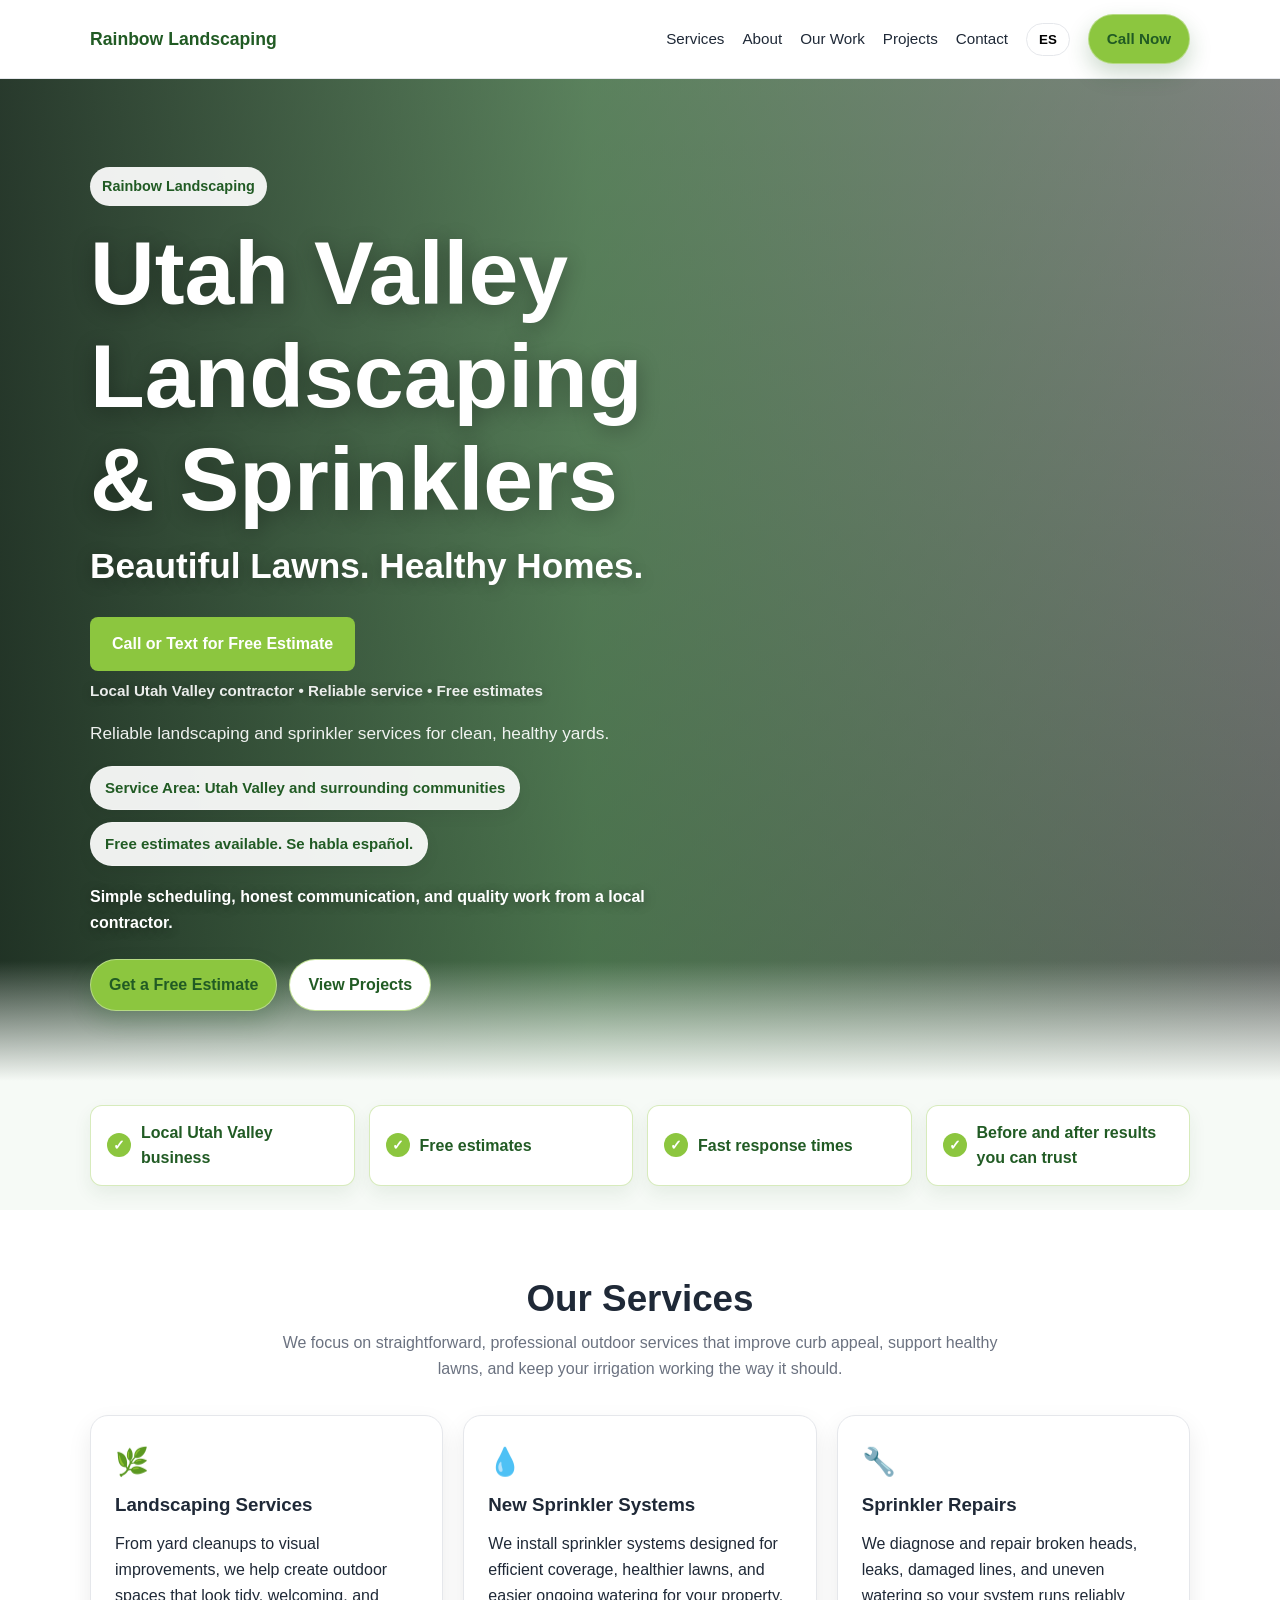
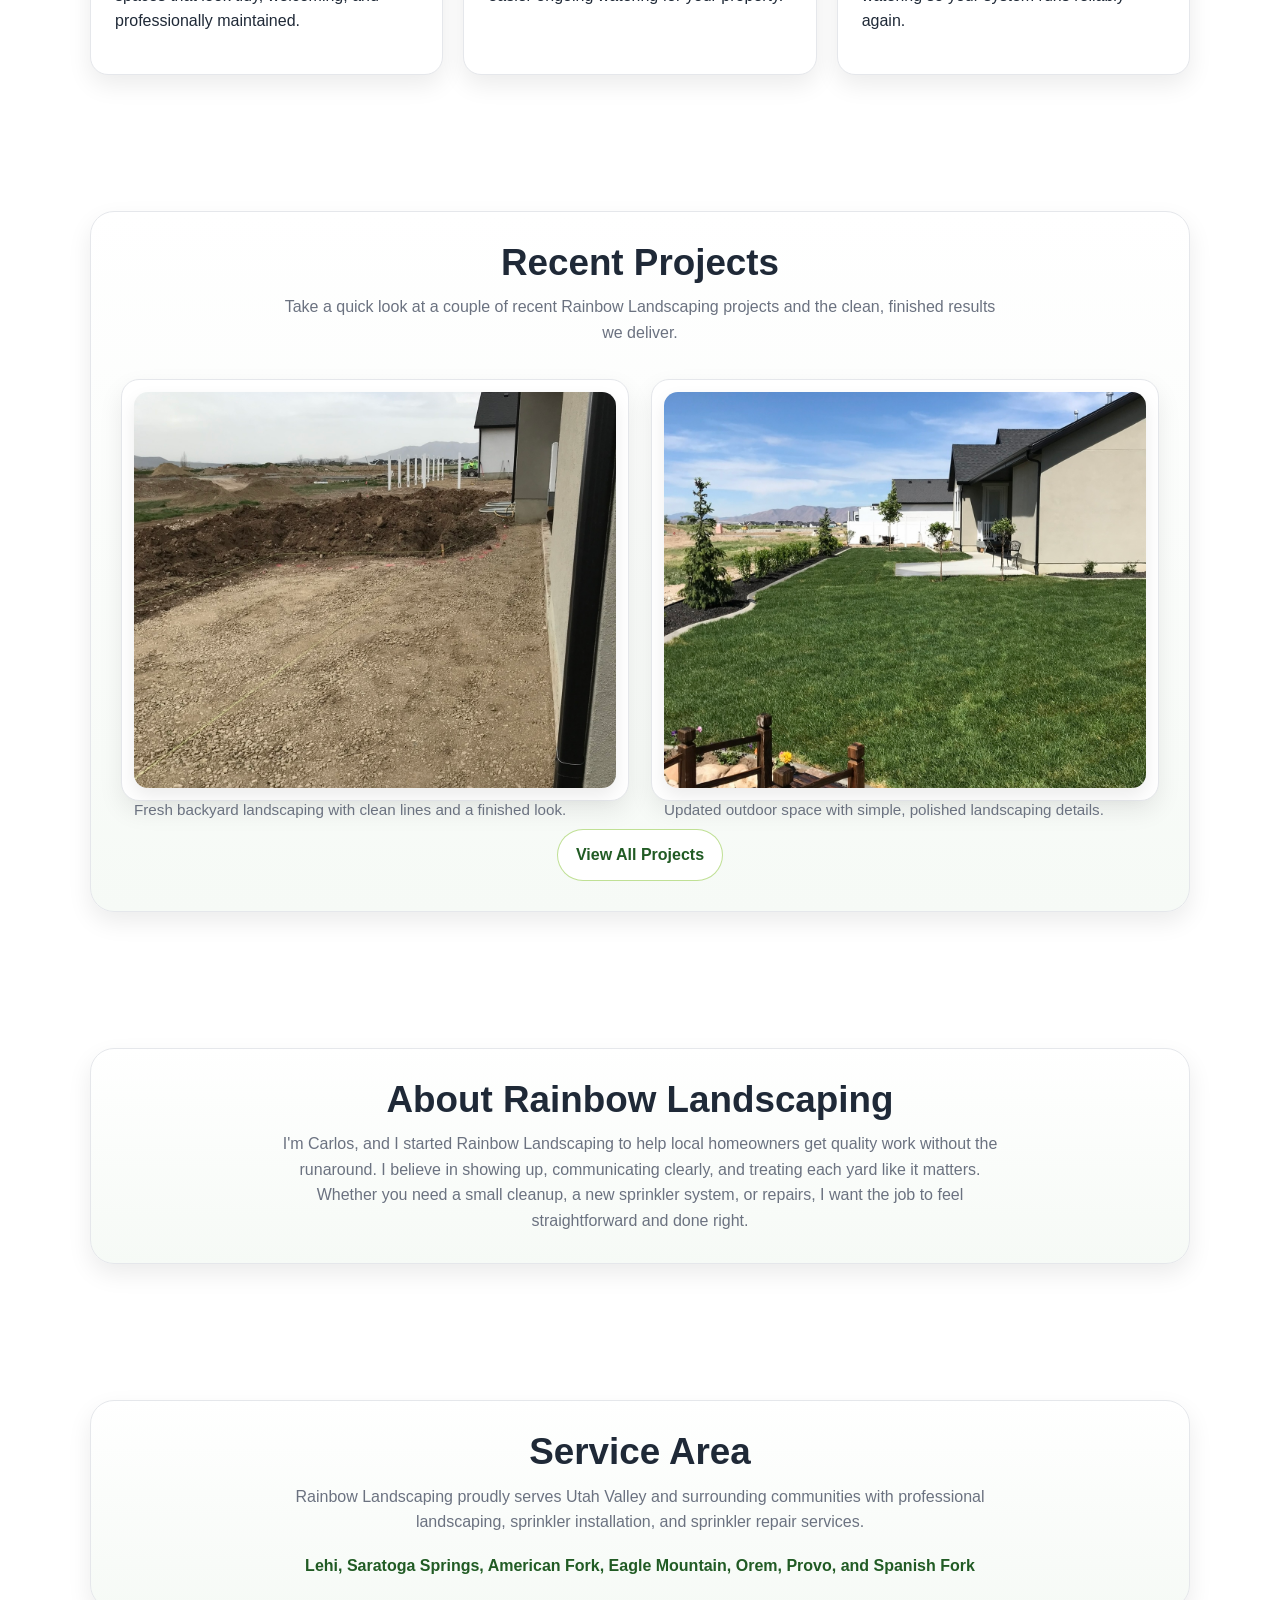
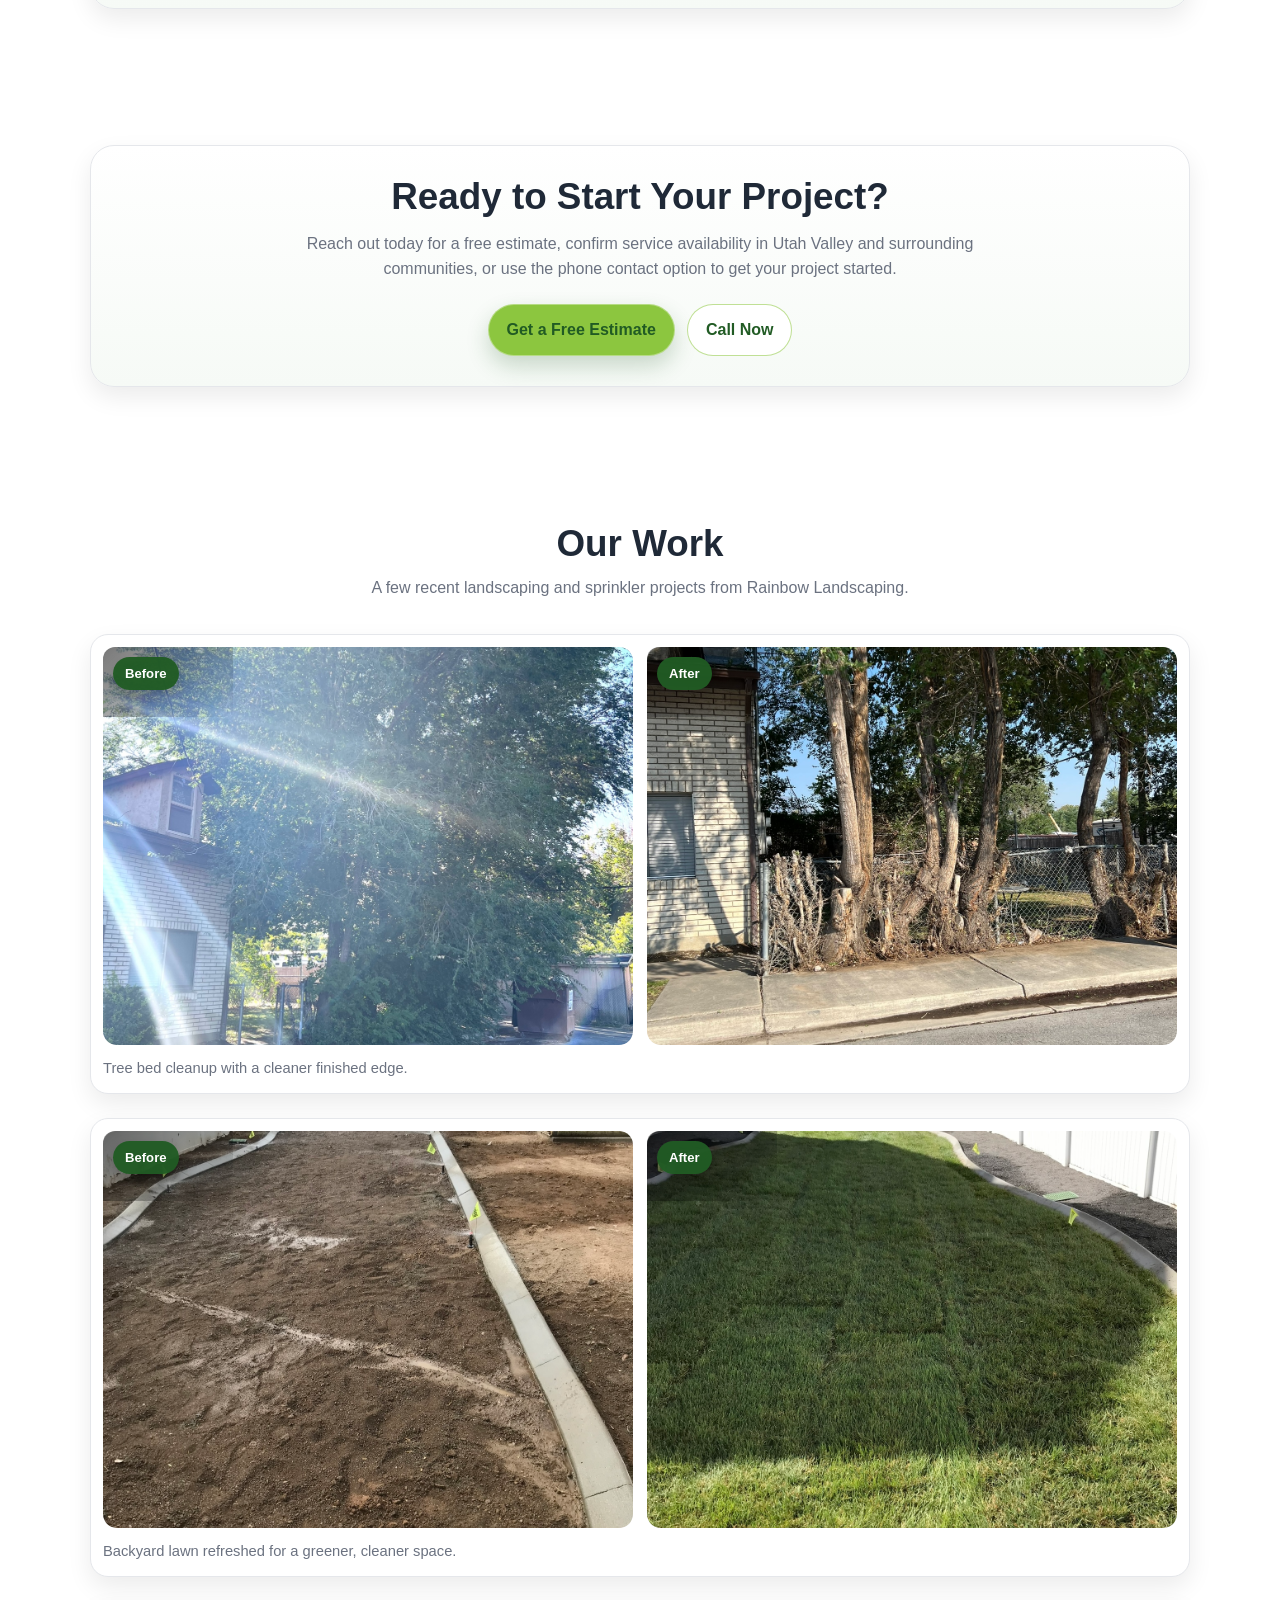
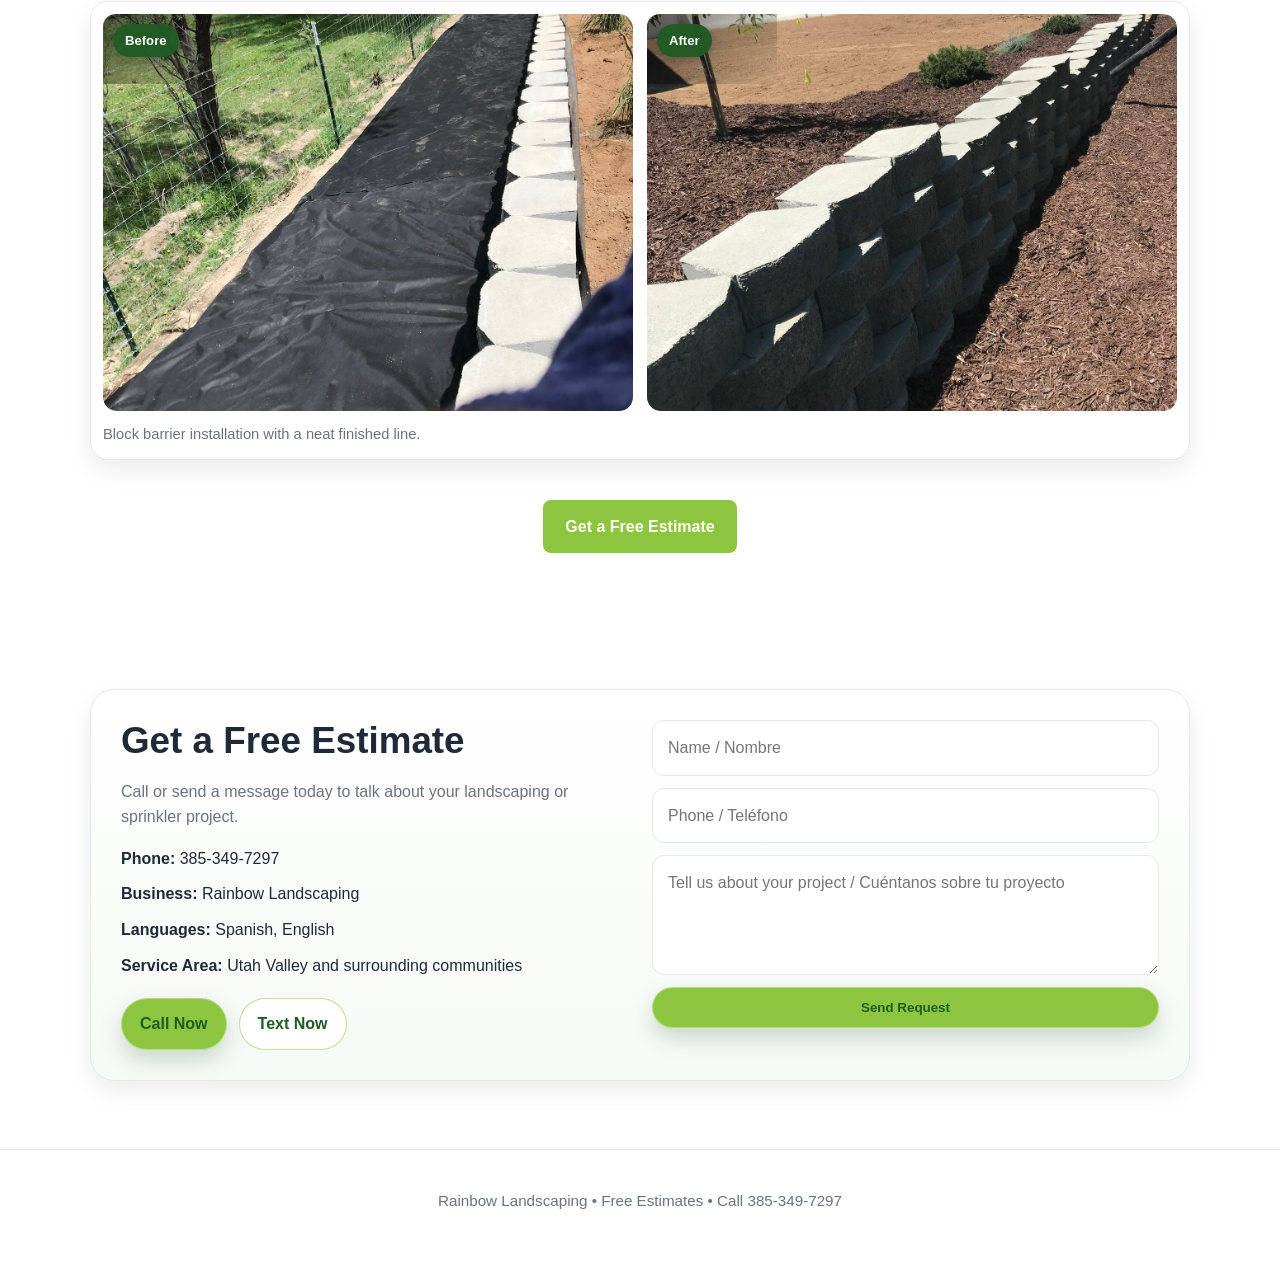
==== commit 64e263cb: "Add clickable call and text CTAs" ====
--- a/index.html
+++ b/index.html
@@ -39,7 +39,7 @@
           <h1 class="brand-title" data-en="Utah Valley Landscaping & Sprinklers" data-es="Jardinería y Riego en Utah Valley">Utah Valley Landscaping & Sprinklers</h1>
           <p class="brand-tagline" data-en="Beautiful Lawns. Healthy Homes." data-es="Céspedes Hermosos. Hogares Saludables.">Beautiful Lawns. Healthy Homes.</p>
           <a class="btn-primary" href="tel:3853497297">Call or Text for Free Estimate</a>
-          <p class="hero-cta-note">Call or text now — most estimates done within 24 hours</p>
+          <p class="hero-cta-note">Local Utah Valley contractor • Reliable service • Free estimates</p>
           <p class="lead" data-en="Reliable landscaping and sprinkler services for clean, healthy yards." data-es="Jardinería y riego confiables para patios limpios y saludables.">Reliable landscaping and sprinkler services for clean, healthy yards.</p>
           <div class="hero-meta">
             <span data-en="Service Area: Utah Valley and surrounding communities" data-es="Área de Servicio: Utah Valley y comunidades cercanas">Service Area: Utah Valley and surrounding communities</span>
@@ -47,7 +47,7 @@
           </div>
           <p class="hero-actions-copy" data-en="Simple scheduling, honest communication, and quality work from a local contractor." data-es="Programación sencilla, comunicación honesta y trabajo de calidad con un contratista local.">Simple scheduling, honest communication, and quality work from a local contractor.</p>
           <div class="hero-actions">
-            <a class="btn" href="#contact" data-en="Get a Free Estimate" data-es="Pide un Estimado Gratis">Get a Free Estimate</a>
+            <a class="btn" href="tel:3853497297" data-en="Get a Free Estimate" data-es="Pide un Estimado Gratis">Get a Free Estimate</a>
             <a class="btn secondary" href="./projects.html" data-en="View Projects" data-es="Ver Proyectos">View Projects</a>
           </div>
         </div>
@@ -151,7 +151,7 @@
           <h2 data-en="Ready to Start Your Project?" data-es="¿Listo Para Comenzar Su Proyecto?">Ready to Start Your Project?</h2>
           <p class="section-copy section-copy-tight" data-en="Reach out today for a free estimate, confirm service availability in Utah Valley and surrounding communities, or use the phone contact option to get your project started." data-es="Comuníquese hoy para un estimado gratis, confirme disponibilidad de servicio en Utah Valley y comunidades cercanas, o use la opción de contacto por teléfono para comenzar su proyecto.">Reach out today for a free estimate, confirm service availability in Utah Valley and surrounding communities, or use the phone contact option to get your project started.</p>
           <div class="cta-actions">
-            <a class="btn" href="#contact" data-en="Get a Free Estimate" data-es="Pide un Estimado Gratis">Get a Free Estimate</a>
+            <a class="btn" href="tel:3853497297" data-en="Get a Free Estimate" data-es="Pide un Estimado Gratis">Get a Free Estimate</a>
             <a class="btn secondary" href="tel:3853497297" data-en="Call Now" data-es="Llamar Ahora">Call Now</a>
           </div>
         </div>
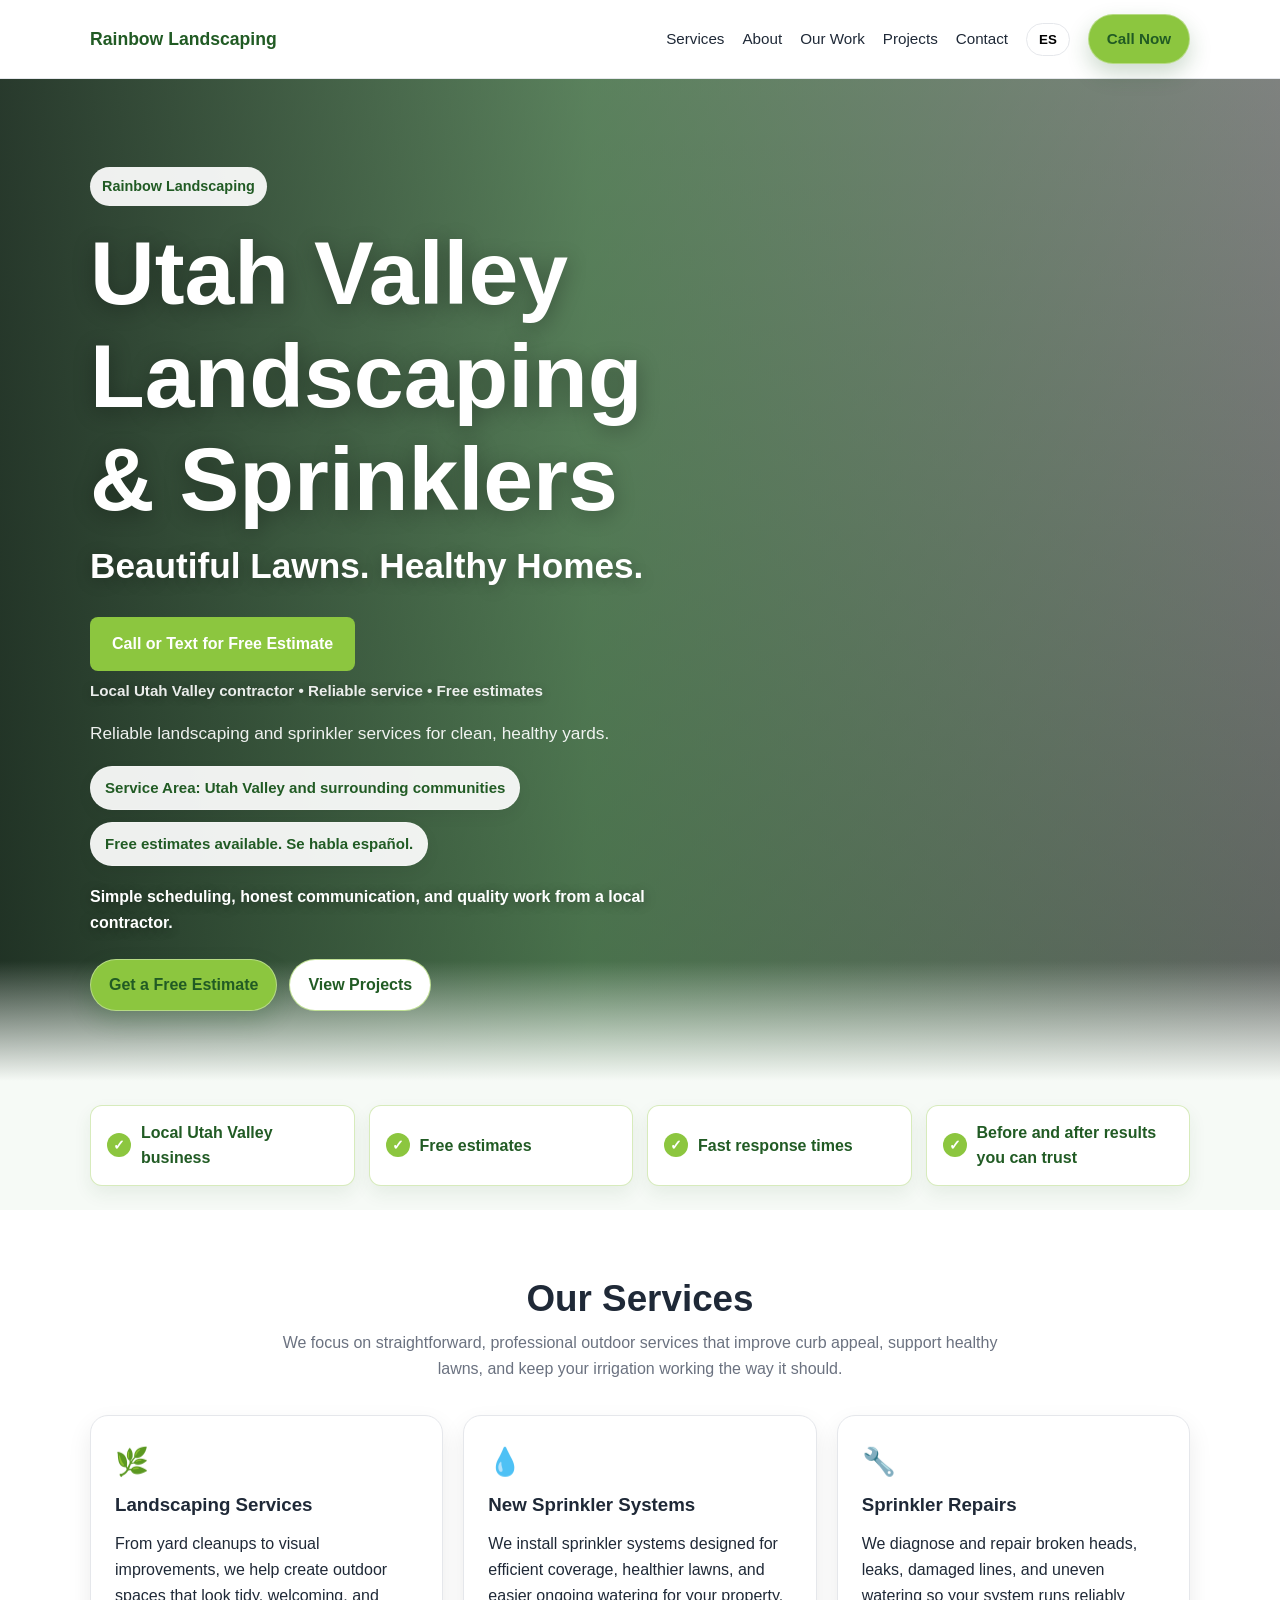
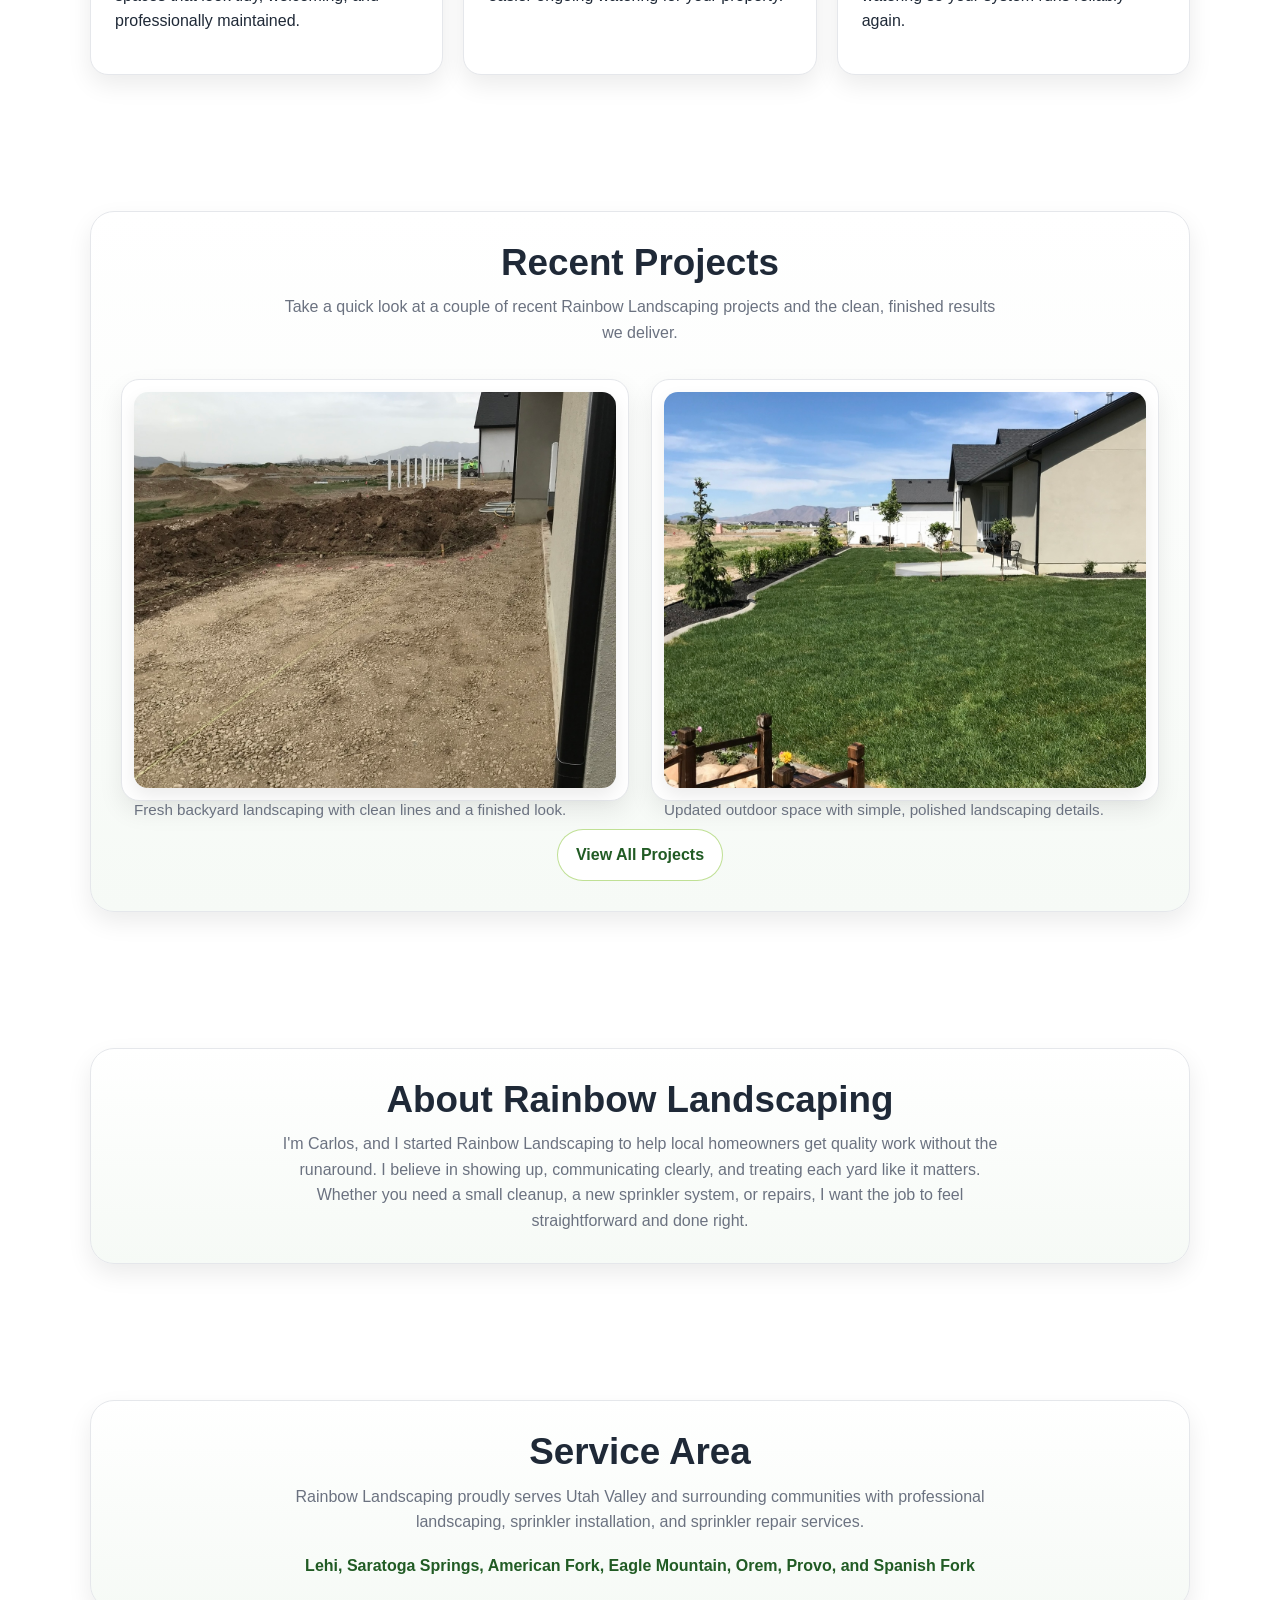
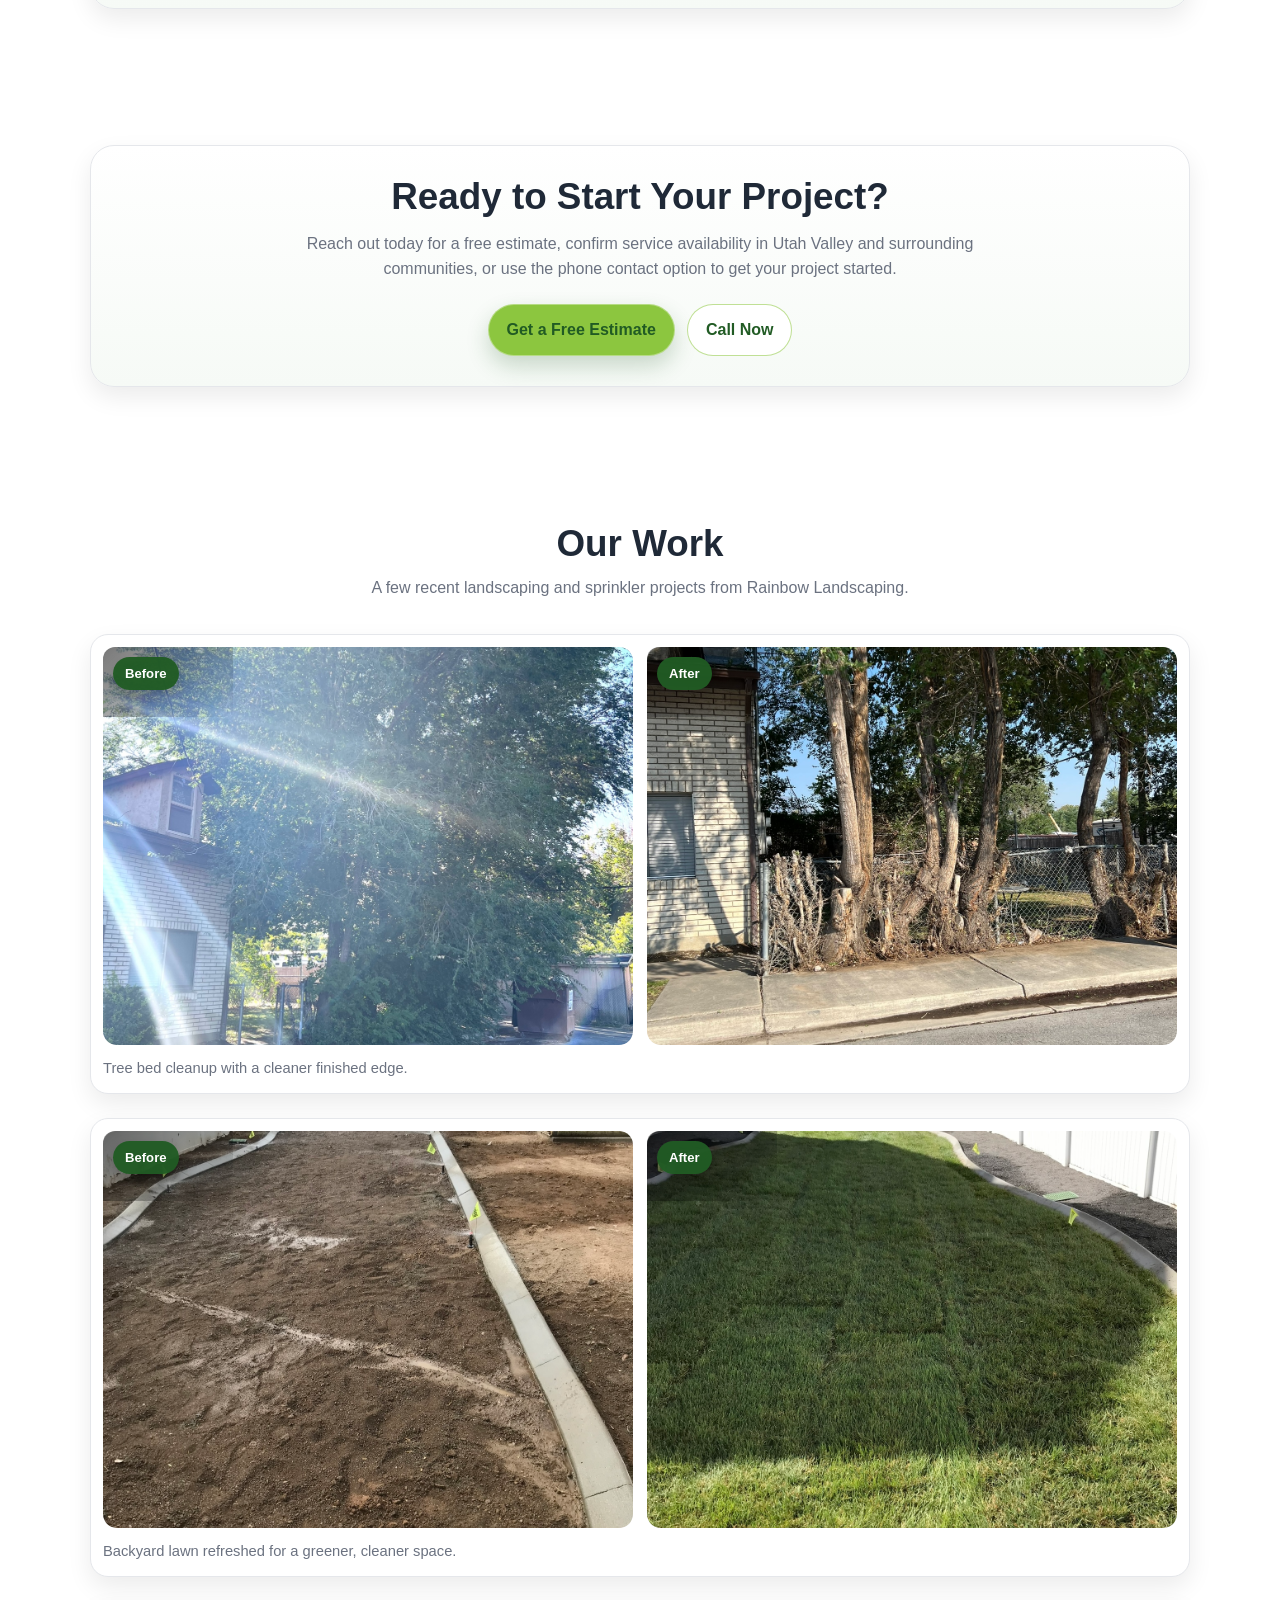
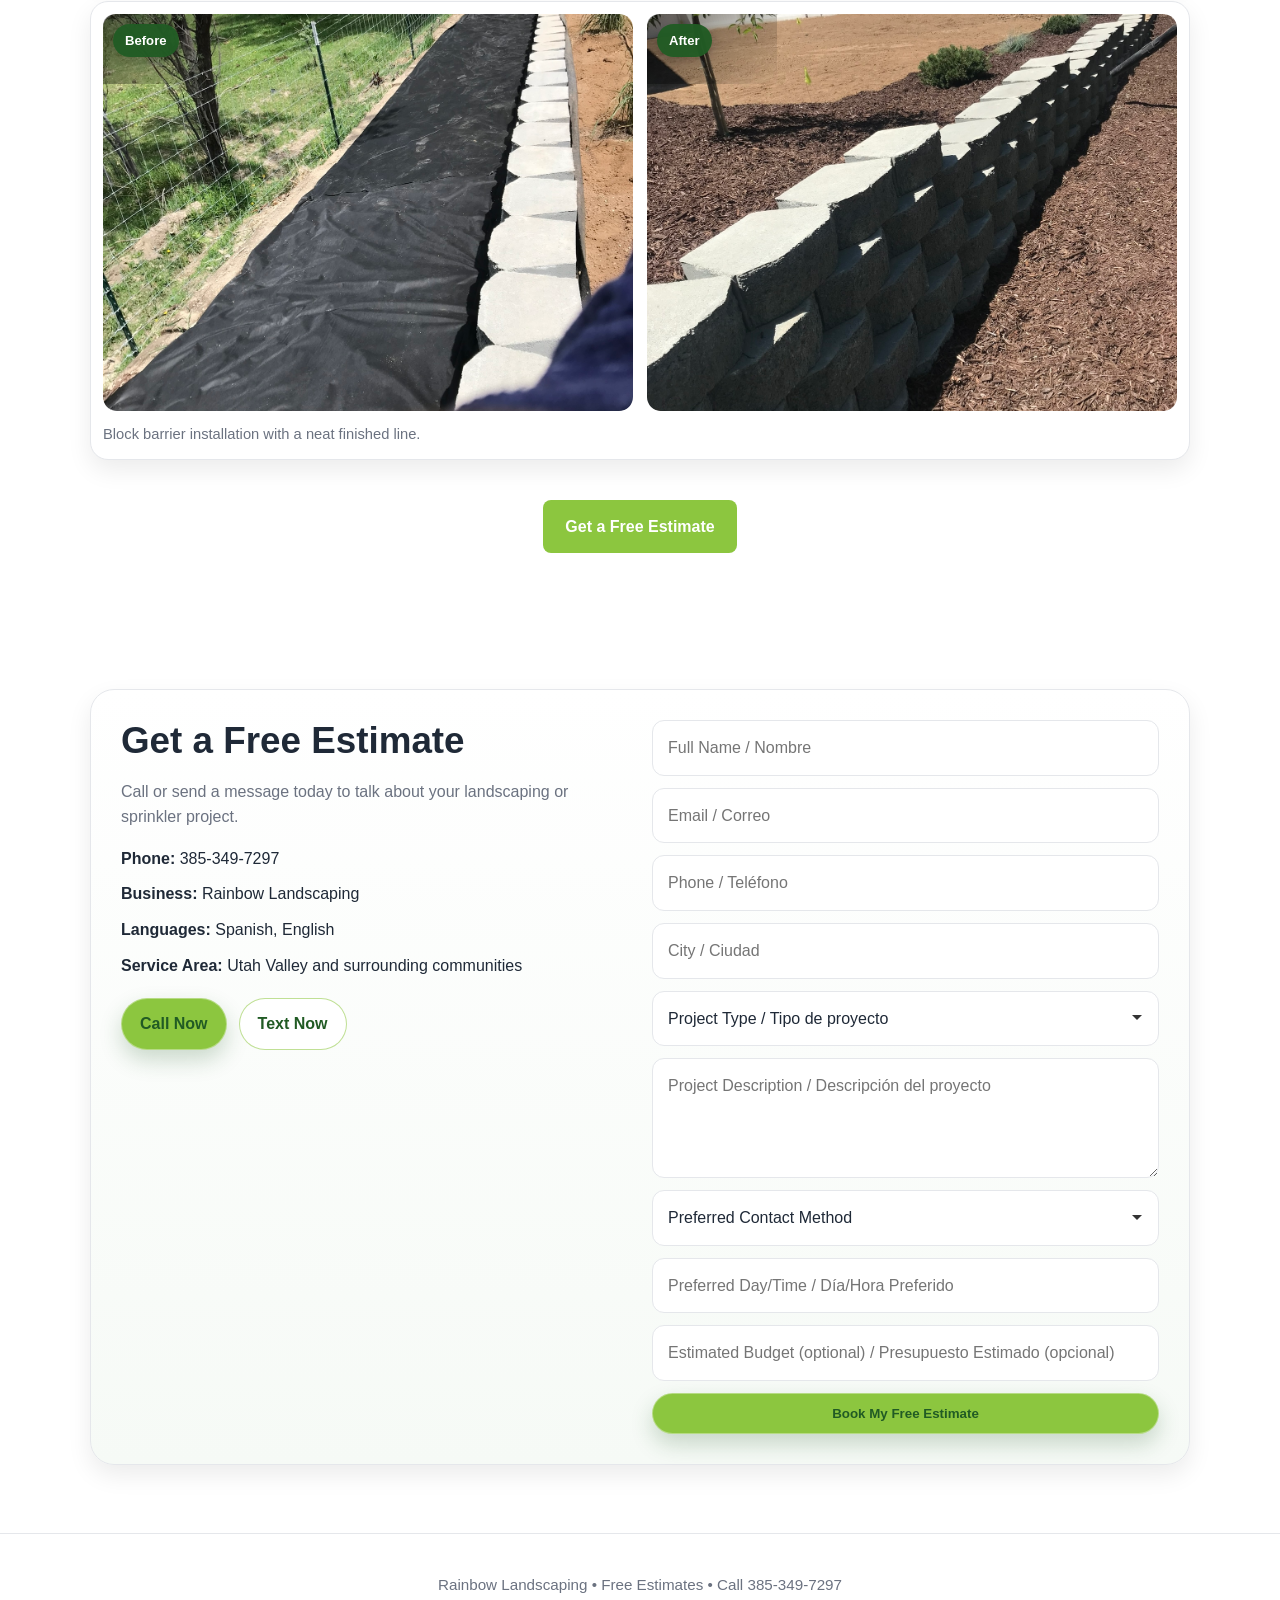
==== commit 5ecdbe75: "updated form" ====
--- a/index.html
+++ b/index.html
@@ -228,11 +228,34 @@
             </div>
           </div>
 
-          <form class="form" onsubmit="event.preventDefault(); alert(currentLang === 'en' ? 'Thanks! Replace this form with Wix Forms or your contact method.' : '¡Gracias! Reemplaza este formulario con Wix Forms o tu método de contacto.');">
-            <input type="text" placeholder="Name / Nombre" />
-            <input type="tel" placeholder="Phone / Teléfono" />
-            <textarea placeholder="Tell us about your project / Cuéntanos sobre tu proyecto"></textarea>
-            <button class="btn" type="submit" data-en="Send Request" data-es="Enviar Solicitud">Send Request</button>
+          <form class="form" action="https://formsubmit.co/carloszavalalandscaping@gmail.com" method="POST">
+            <input type="hidden" name="_subject" value="New Rainbow Landscaping Lead" />
+            <input type="hidden" name="_captcha" value="false" />
+            <input type="hidden" name="_template" value="table" />
+            <input type="text" name="name" placeholder="Full Name / Nombre" required />
+            <input type="email" name="email" placeholder="Email / Correo" />
+            <input type="tel" name="phone" placeholder="Phone / Teléfono" required />
+            <input type="text" name="city" placeholder="City / Ciudad" required />
+            <select name="project_type" required>
+              <option value="" disabled selected data-en="Project Type / Tipo de proyecto" data-es="Tipo de proyecto">Project Type / Tipo de proyecto</option>
+              <option value="Landscaping" data-en="Landscaping" data-es="Jardinería">Landscaping</option>
+              <option value="Sprinkler Repair" data-en="Sprinkler Repair" data-es="Reparación de Riego">Sprinkler Repair</option>
+              <option value="Sprinkler Installation" data-en="Sprinkler Installation" data-es="Instalación de Riego">Sprinkler Installation</option>
+              <option value="Sod / Grass" data-en="Sod / Grass" data-es="Pasto / Césped">Sod / Grass</option>
+              <option value="Yard Cleanup" data-en="Yard Cleanup" data-es="Limpieza de Patio">Yard Cleanup</option>
+              <option value="Concrete / Curbing" data-en="Concrete / Curbing" data-es="Concreto / Bordes">Concrete / Curbing</option>
+              <option value="Other" data-en="Other" data-es="Otro">Other</option>
+            </select>
+            <textarea name="message" placeholder="Project Description / Descripción del proyecto" required></textarea>
+            <select name="contact_method" required>
+              <option value="" disabled selected data-en="Preferred Contact Method" data-es="Método de Contacto Preferido">Preferred Contact Method</option>
+              <option value="Call" data-en="Call" data-es="Llamada">Call</option>
+              <option value="Text" data-en="Text" data-es="Texto">Text</option>
+              <option value="Email" data-en="Email" data-es="Correo">Email</option>
+            </select>
+            <input type="text" name="preferred_time" placeholder="Preferred Day/Time / Día/Hora Preferido" />
+            <input type="text" name="budget" placeholder="Estimated Budget (optional) / Presupuesto Estimado (opcional)" />
+            <button class="btn" type="submit" data-en="Book My Free Estimate" data-es="Reservar Mi Estimado Gratis">Book My Free Estimate</button>
           </form>
         </div>
       </div>
--- a/style.css
+++ b/style.css
@@ -508,12 +508,24 @@
 }
 
 input,
+select,
 textarea {
   width: 100%;
   padding: 14px 15px;
   border: 1px solid var(--border);
   border-radius: 12px;
   font: inherit;
+  background: #fff;
+  color: var(--text);
+}
+
+select {
+  cursor: pointer;
+  appearance: none;
+  background-image: url("data:image/svg+xml,%3Csvg xmlns='http://www.w3.org/2000/svg' width='12' height='12' viewBox='0 0 12 12'%3E%3Cpath fill='%23333' d='M6 8L1 3h10z'/%3E%3C/svg%3E");
+  background-repeat: no-repeat;
+  background-position: right 15px center;
+  padding-right: 40px;
 }
 
 textarea {
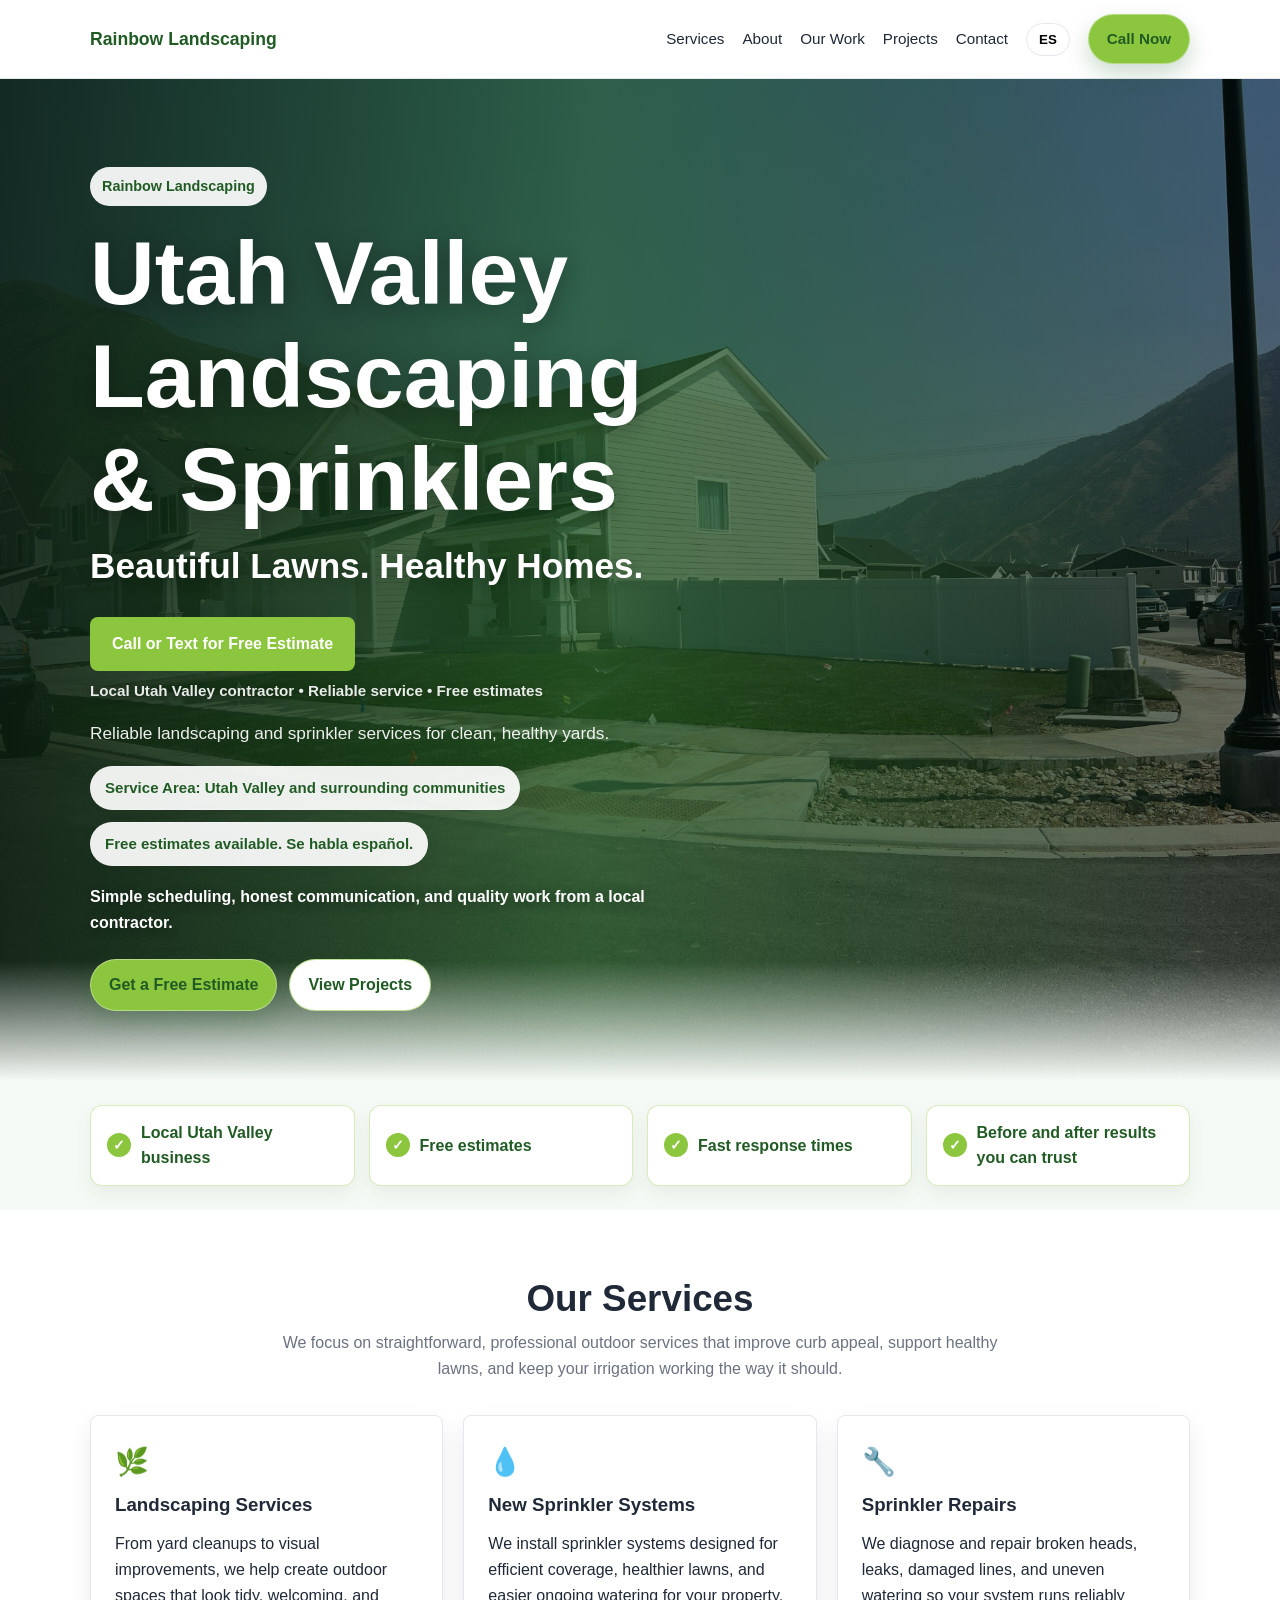
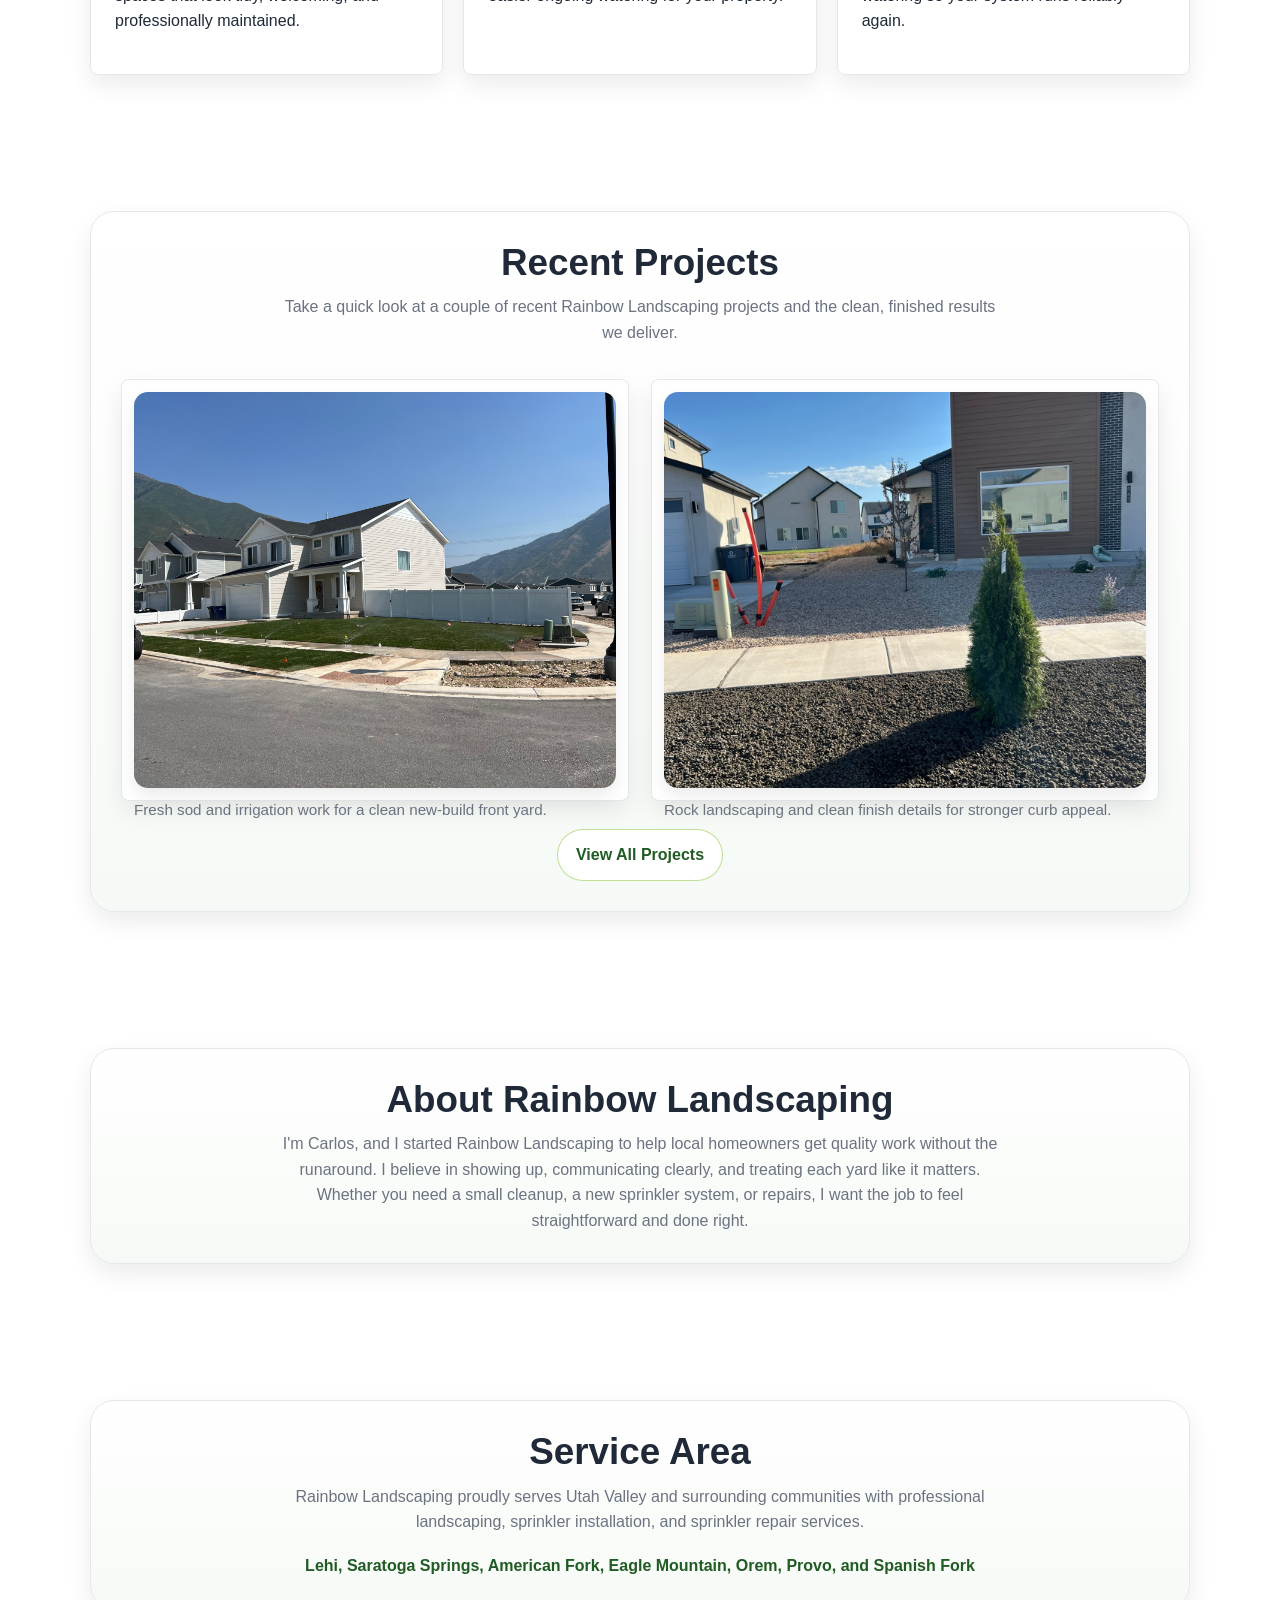
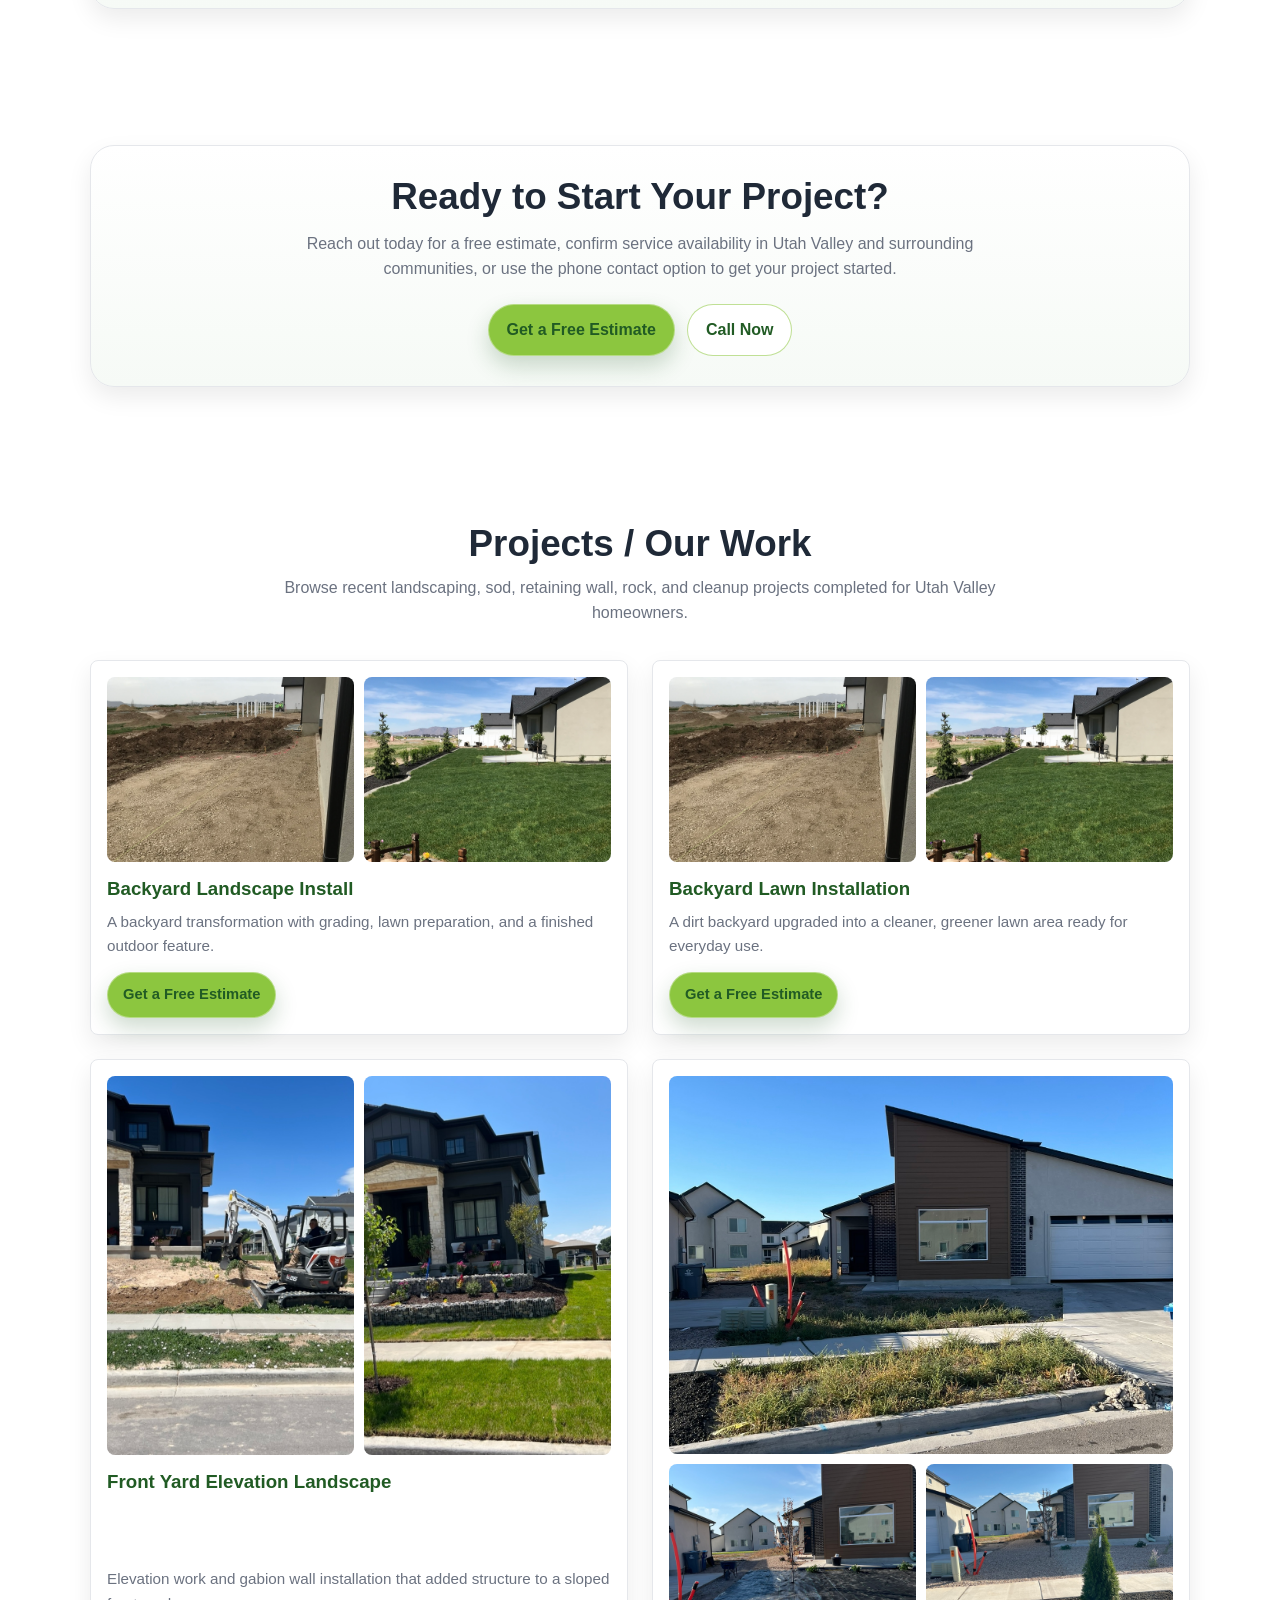
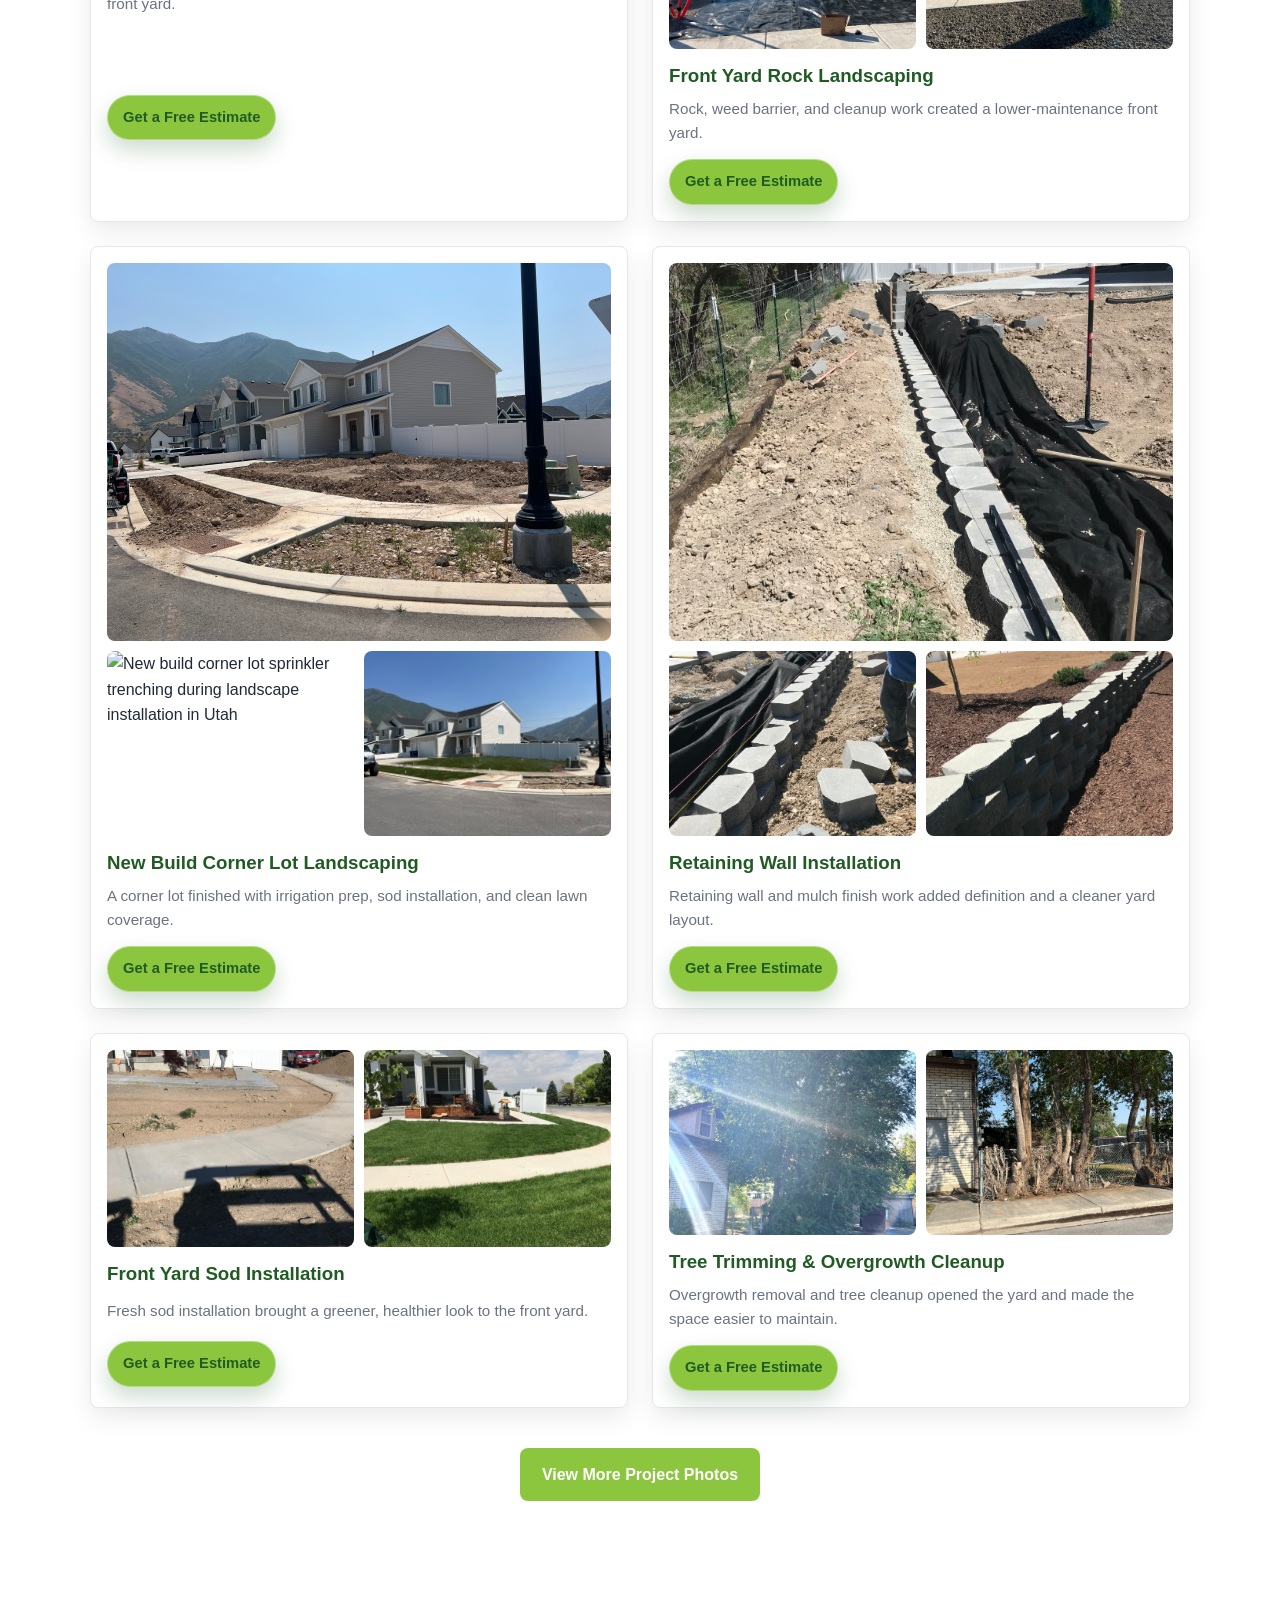
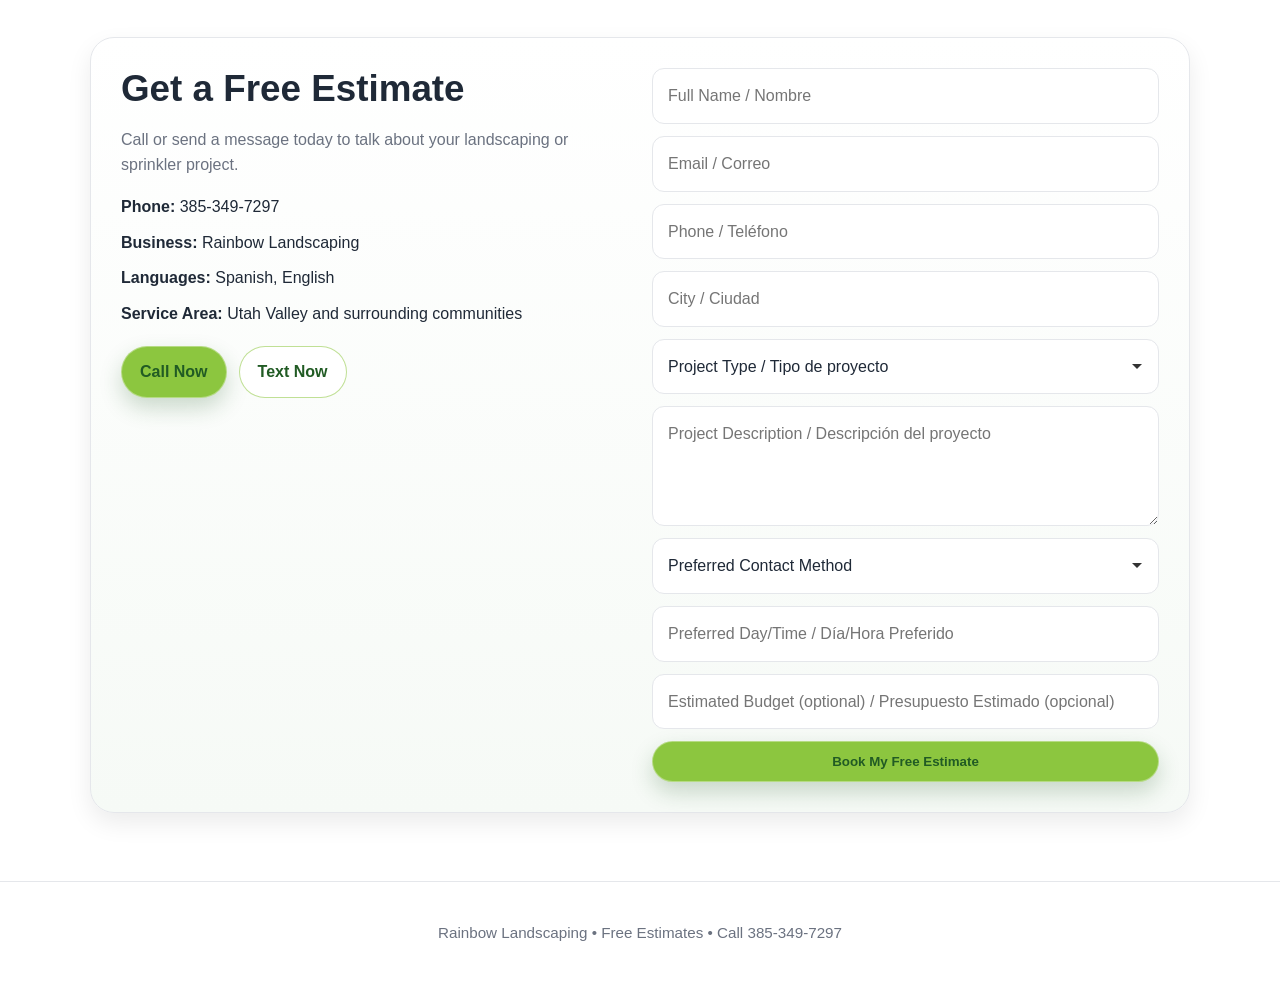
==== commit 5a5701a1: "Add project gallery" ====
--- a/index.html
+++ b/index.html
@@ -8,11 +8,11 @@
   <meta property="og:type" content="website" />
   <meta property="og:title" content="Rainbow Landscaping | Free Estimates" />
   <meta property="og:description" content="Utah Valley landscaping and sprinkler services with free estimates from Rainbow Landscaping." />
-  <meta property="og:image" content="https://romansoldier09-alt.github.io/first-project/project-photos/rainbow-landscaping-sprinkler-hero.jpg" />
+  <meta property="og:image" content="https://romansoldier09-alt.github.io/first-project/assets/images/projects/new-build-corner-lot-landscaping/after-sod-front-yard.jpg" />
   <meta name="twitter:card" content="summary" />
   <meta name="twitter:title" content="Rainbow Landscaping | Free Estimates" />
   <meta name="twitter:description" content="Utah Valley landscaping and sprinkler services with free estimates from Rainbow Landscaping." />
-  <meta name="twitter:image" content="https://romansoldier09-alt.github.io/first-project/project-photos/rainbow-landscaping-sprinkler-hero.jpg" />
+  <meta name="twitter:image" content="https://romansoldier09-alt.github.io/first-project/assets/images/projects/new-build-corner-lot-landscaping/after-sod-front-yard.jpg" />
   <link rel="stylesheet" href="./style.css" />
 </head>
 <body class="home-page">
@@ -110,12 +110,12 @@
 
           <div class="recent-projects-gallery">
             <figure>
-              <img src="./project-photos/backyard1.jpg" alt="Recent backyard landscaping project" />
-              <figcaption data-en="Fresh backyard landscaping with clean lines and a finished look." data-es="Jardinería reciente de patio trasero con líneas limpias y un acabado completo.">Fresh backyard landscaping with clean lines and a finished look.</figcaption>
+              <img src="./assets/images/projects/new-build-corner-lot-landscaping/after-sod-front-yard.jpg" alt="Completed new build corner lot landscaping with fresh front yard sod in Utah Valley" loading="lazy" />
+              <figcaption data-en="Fresh sod and irrigation work for a clean new-build front yard." data-es="Pasto nuevo y trabajo de riego para un jardín frontal limpio en una casa nueva.">Fresh sod and irrigation work for a clean new-build front yard.</figcaption>
             </figure>
             <figure>
-              <img src="./project-photos/backyard2.jpg" alt="Another recent backyard landscaping project" />
-              <figcaption data-en="Updated outdoor space with simple, polished landscaping details." data-es="Espacio exterior renovado con detalles de jardinería simples y bien terminados.">Updated outdoor space with simple, polished landscaping details.</figcaption>
+              <img src="./assets/images/projects/front-yard-landscaping-rock-install-utah/front-yard-after-1.jpg" alt="Finished front yard rock landscaping installation with clean curb appeal in Utah" loading="lazy" />
+              <figcaption data-en="Rock landscaping and clean finish details for stronger curb appeal." data-es="Paisajismo con roca y detalles limpios para mejorar la apariencia exterior.">Rock landscaping and clean finish details for stronger curb appeal.</figcaption>
             </figure>
           </div>
 
@@ -160,52 +160,111 @@
 
     <section id="work">
       <div class="container">
-        <h2 data-en="Our Work" data-es="Nuestro Trabajo">Our Work</h2>
-        <p class="section-copy" data-en="A few recent landscaping and sprinkler projects from Rainbow Landscaping." data-es="Algunos proyectos recientes de jardinería y riego de Rainbow Landscaping.">A few recent landscaping and sprinkler projects from Rainbow Landscaping.</p>
-
-        <div class="gallery project-comparisons">
-          <figure class="project-card-before-after">
-            <div class="project-images">
-              <div class="project-image">
-                <span class="project-label" data-en="Before" data-es="Antes">Before</span>
-                <img src="./project-photos/tree-project/Before 3.jpg" alt="Tree area before landscaping work" />
-              </div>
-              <div class="project-image">
-                <span class="project-label" data-en="After" data-es="Después">After</span>
-                <img src="./project-photos/tree-project/After 3.jpg" alt="Tree area after landscaping work" />
-              </div>
-            </div>
-            <figcaption data-en="Tree bed cleanup with a cleaner finished edge." data-es="Limpieza de área de árbol con un borde más limpio.">Tree bed cleanup with a cleaner finished edge.</figcaption>
-          </figure>
-          <figure class="project-card-before-after">
-            <div class="project-images">
-              <div class="project-image">
-                <span class="project-label" data-en="Before" data-es="Antes">Before</span>
-                <img src="./project-photos/backyard-lawn/before1.jpg" alt="Backyard lawn before landscaping work" />
-              </div>
-              <div class="project-image">
-                <span class="project-label" data-en="After" data-es="Después">After</span>
-                <img src="./project-photos/backyard-lawn/after1.jpg" alt="Backyard lawn after landscaping work" />
-              </div>
-            </div>
-            <figcaption data-en="Backyard lawn refreshed for a greener, cleaner space." data-es="Césped trasero renovado para un espacio más verde y limpio.">Backyard lawn refreshed for a greener, cleaner space.</figcaption>
-          </figure>
-          <figure class="project-card-before-after">
-            <div class="project-images">
-              <div class="project-image">
-                <span class="project-label" data-en="Before" data-es="Antes">Before</span>
-                <img src="./project-photos/barrier-project/block project.jpg" alt="Block barrier project before completion" />
-              </div>
-              <div class="project-image">
-                <span class="project-label" data-en="After" data-es="Después">After</span>
-                <img src="./project-photos/barrier-project/block project after.jpg" alt="Block barrier project after completion" />
-              </div>
-            </div>
-            <figcaption data-en="Block barrier installation with a neat finished line." data-es="Instalación de barrera de bloques con acabado limpio.">Block barrier installation with a neat finished line.</figcaption>
+        <h2 data-en="Projects / Our Work" data-es="Proyectos / Nuestro Trabajo">Projects / Our Work</h2>
+        <p class="section-copy" data-en="Browse recent landscaping, sod, retaining wall, rock, and cleanup projects completed for Utah Valley homeowners." data-es="Vea proyectos recientes de jardinería, pasto, muros de contención, roca y limpieza realizados para familias en Utah Valley.">Browse recent landscaping, sod, retaining wall, rock, and cleanup projects completed for Utah Valley homeowners.</p>
+
+        <div class="work-grid">
+          <figure class="work-project-card">
+            <div class="work-photo-grid">
+              <img src="./assets/images/projects/backyard-lawn-install-utah/before-backyard-dirt-grade.jpg" alt="Backyard landscape install before grading and lawn work in Utah Valley" loading="lazy" />
+              <img src="./assets/images/projects/backyard-lawn-install-utah/after-backyard-feature-bridge.jpg" alt="Backyard landscape install after lawn and feature bridge work in Utah Valley" loading="lazy" />
+            </div>
+            <div class="work-project-copy">
+              <h3 data-en="Backyard Landscape Install" data-es="Instalación de Jardín Trasero">Backyard Landscape Install</h3>
+              <figcaption data-en="A backyard transformation with grading, lawn preparation, and a finished outdoor feature." data-es="Transformación de patio trasero con nivelación, preparación de césped y detalle exterior terminado.">A backyard transformation with grading, lawn preparation, and a finished outdoor feature.</figcaption>
+              <div class="work-project-actions"><a class="btn" href="#contact" data-en="Get a Free Estimate" data-es="Pide un Estimado Gratis">Get a Free Estimate</a></div>
+            </div>
+          </figure>
+
+          <figure class="work-project-card">
+            <div class="work-photo-grid">
+              <img src="./assets/images/projects/backyard-lawn-install-utah/before-backyard-dirt-grade.jpg" alt="Backyard lawn installation before sod and landscape preparation in Utah" loading="lazy" />
+              <img src="./assets/images/projects/backyard-lawn-install-utah/after-backyard-feature-bridge.jpg" alt="Backyard lawn installation after green lawn and finished landscape work in Utah" loading="lazy" />
+            </div>
+            <div class="work-project-copy">
+              <h3 data-en="Backyard Lawn Installation" data-es="Instalación de Césped en Patio Trasero">Backyard Lawn Installation</h3>
+              <figcaption data-en="A dirt backyard upgraded into a cleaner, greener lawn area ready for everyday use." data-es="Un patio de tierra convertido en un espacio de césped más limpio y verde para uso diario.">A dirt backyard upgraded into a cleaner, greener lawn area ready for everyday use.</figcaption>
+              <div class="work-project-actions"><a class="btn" href="#contact" data-en="Get a Free Estimate" data-es="Pide un Estimado Gratis">Get a Free Estimate</a></div>
+            </div>
+          </figure>
+
+          <figure class="work-project-card">
+            <div class="work-photo-grid">
+              <img src="./assets/images/projects/front-yard-elevation-landscape/before-front-yard-excavation.jpg" alt="Front yard elevation landscape before excavation and retaining wall installation in Utah" loading="lazy" />
+              <img src="./assets/images/projects/front-yard-elevation-landscape/after-front-yard-gabion-retaining-wall.jpg" alt="Front yard elevation landscape after gabion retaining wall and rock work in Utah" loading="lazy" />
+            </div>
+            <div class="work-project-copy">
+              <h3 data-en="Front Yard Elevation Landscape" data-es="Paisajismo de Elevación Frontal">Front Yard Elevation Landscape</h3>
+              <figcaption data-en="Elevation work and gabion wall installation that added structure to a sloped front yard." data-es="Trabajo de elevación e instalación de muro gavión que agregó estructura al frente inclinado.">Elevation work and gabion wall installation that added structure to a sloped front yard.</figcaption>
+              <div class="work-project-actions"><a class="btn" href="#contact" data-en="Get a Free Estimate" data-es="Pide un Estimado Gratis">Get a Free Estimate</a></div>
+            </div>
+          </figure>
+
+          <figure class="work-project-card">
+            <div class="work-photo-grid">
+              <img src="./assets/images/projects/front-yard-landscaping-rock-install-utah/front-yard-before-1.jpg" alt="Front yard rock landscaping before cleanup and weed barrier installation in Utah" loading="lazy" />
+              <img src="./assets/images/projects/front-yard-landscaping-rock-install-utah/landscape-prep-weed-barrier.jpg" alt="Front yard rock landscaping with weed barrier preparation in Utah" loading="lazy" />
+              <img src="./assets/images/projects/front-yard-landscaping-rock-install-utah/front-yard-after-1.jpg" alt="Front yard rock landscaping after decorative rock installation in Utah" loading="lazy" />
+            </div>
+            <div class="work-project-copy">
+              <h3 data-en="Front Yard Rock Landscaping" data-es="Paisajismo Frontal con Roca">Front Yard Rock Landscaping</h3>
+              <figcaption data-en="Rock, weed barrier, and cleanup work created a lower-maintenance front yard." data-es="Roca, barrera contra maleza y limpieza crearon un frente de menor mantenimiento.">Rock, weed barrier, and cleanup work created a lower-maintenance front yard.</figcaption>
+              <div class="work-project-actions"><a class="btn" href="#contact" data-en="Get a Free Estimate" data-es="Pide un Estimado Gratis">Get a Free Estimate</a></div>
+            </div>
+          </figure>
+
+          <figure class="work-project-card">
+            <div class="work-photo-grid">
+              <img src="./assets/images/projects/new-build-corner-lot-landscaping/before-corner-lot-dirt-yard.jpg" alt="New build corner lot before landscaping, sod, and sprinkler installation in Utah" loading="lazy" />
+              <img src="./assets/images/projects/new-build-corner-lot-landscaping/irrigation-trenching-side-yard.jpg" alt="New build corner lot sprinkler trenching during landscape installation in Utah" loading="lazy" />
+              <img src="./assets/images/projects/new-build-corner-lot-landscaping/after-sod-front-yard.jpg" alt="New build corner lot front yard after sod installation in Utah" loading="lazy" />
+            </div>
+            <div class="work-project-copy">
+              <h3 data-en="New Build Corner Lot Landscaping" data-es="Jardinería para Casa Nueva en Esquina">New Build Corner Lot Landscaping</h3>
+              <figcaption data-en="A corner lot finished with irrigation prep, sod installation, and clean lawn coverage." data-es="Lote en esquina terminado con preparación de riego, instalación de pasto y cobertura limpia.">A corner lot finished with irrigation prep, sod installation, and clean lawn coverage.</figcaption>
+              <div class="work-project-actions"><a class="btn" href="#contact" data-en="Get a Free Estimate" data-es="Pide un Estimado Gratis">Get a Free Estimate</a></div>
+            </div>
+          </figure>
+
+          <figure class="work-project-card">
+            <div class="work-photo-grid">
+              <img src="./assets/images/projects/retaining-wall-install-landscaping-utah/retaining-wall-before-1.jpg" alt="Retaining wall installation before landscape work in Utah yard" loading="lazy" />
+              <img src="./assets/images/projects/retaining-wall-install-landscaping-utah/retaining-wall-before-2.jpg" alt="Retaining wall installation site preparation before landscape finish in Utah" loading="lazy" />
+              <img src="./assets/images/projects/retaining-wall-install-landscaping-utah/landscaping-mulch-finish.jpg" alt="Retaining wall landscaping after mulch and finished yard work in Utah" loading="lazy" />
+            </div>
+            <div class="work-project-copy">
+              <h3 data-en="Retaining Wall Installation" data-es="Instalación de Muro de Contención">Retaining Wall Installation</h3>
+              <figcaption data-en="Retaining wall and mulch finish work added definition and a cleaner yard layout." data-es="Muro de contención y acabado con mulch agregaron definición y mejor orden al jardín.">Retaining wall and mulch finish work added definition and a cleaner yard layout.</figcaption>
+              <div class="work-project-actions"><a class="btn" href="#contact" data-en="Get a Free Estimate" data-es="Pide un Estimado Gratis">Get a Free Estimate</a></div>
+            </div>
+          </figure>
+
+          <figure class="work-project-card">
+            <div class="work-photo-grid">
+              <img src="./assets/images/projects/sod-install-front-yard-landscaping-utah/front-yard-sod-before.jpg" alt="Front yard sod installation before lawn replacement and landscaping in Utah" loading="lazy" />
+              <img src="./assets/images/projects/sod-install-front-yard-landscaping-utah/front-yard-sod-after.jpg" alt="Front yard sod installation after fresh grass and landscaping in Utah" loading="lazy" />
+            </div>
+            <div class="work-project-copy">
+              <h3 data-en="Front Yard Sod Installation" data-es="Instalación de Pasto en Jardín Frontal">Front Yard Sod Installation</h3>
+              <figcaption data-en="Fresh sod installation brought a greener, healthier look to the front yard." data-es="La instalación de pasto nuevo dio al frente una apariencia más verde y saludable.">Fresh sod installation brought a greener, healthier look to the front yard.</figcaption>
+              <div class="work-project-actions"><a class="btn" href="#contact" data-en="Get a Free Estimate" data-es="Pide un Estimado Gratis">Get a Free Estimate</a></div>
+            </div>
+          </figure>
+
+          <figure class="work-project-card">
+            <div class="work-photo-grid">
+              <img src="./assets/images/projects/tree-trimming-overgrowth-cleanup-utah/overgrown-trees-yard-before.jpg" alt="Tree trimming and overgrowth cleanup before yard cleanup in Utah" loading="lazy" />
+              <img src="./assets/images/projects/tree-trimming-overgrowth-cleanup-utah/yard-tree-cleanup-after.jpg" alt="Tree trimming and overgrowth cleanup after yard cleanup in Utah" loading="lazy" />
+            </div>
+            <div class="work-project-copy">
+              <h3 data-en="Tree Trimming & Overgrowth Cleanup" data-es="Poda de Árboles y Limpieza de Maleza">Tree Trimming & Overgrowth Cleanup</h3>
+              <figcaption data-en="Overgrowth removal and tree cleanup opened the yard and made the space easier to maintain." data-es="La limpieza de maleza y poda abrió el jardín y lo hizo más fácil de mantener.">Overgrowth removal and tree cleanup opened the yard and made the space easier to maintain.</figcaption>
+              <div class="work-project-actions"><a class="btn" href="#contact" data-en="Get a Free Estimate" data-es="Pide un Estimado Gratis">Get a Free Estimate</a></div>
+            </div>
           </figure>
         </div>
         <div class="project-cta">
-          <a class="btn-primary" href="tel:3853497297" data-en="Get a Free Estimate" data-es="Pide un Estimado Gratis">Get a Free Estimate</a>
+          <a class="btn-primary" href="./projects.html" data-en="View More Project Photos" data-es="Ver Más Fotos de Proyectos">View More Project Photos</a>
         </div>
       </div>
     </section>
--- a/style.css
+++ b/style.css
@@ -7,7 +7,7 @@
   --card: #ffffff;
   --border: #e5e7eb;
   --shadow: 0 10px 25px rgba(0, 0, 0, 0.08);
-  --radius: 18px;
+  --radius: 8px;
   --max: 1100px;
 }
 
@@ -176,7 +176,7 @@
   background:
     linear-gradient(90deg, rgba(11, 31, 16, 0.84) 0%, rgba(33, 91, 36, 0.64) 46%, rgba(0, 0, 0, 0.34) 100%),
     linear-gradient(180deg, rgba(11, 31, 16, 0.26) 0%, rgba(11, 31, 16, 0.48) 100%),
-    url("./project-photos/rainbow-landscaping-sprinkler-hero.jpg") center / cover no-repeat;
+    url("./assets/images/projects/new-build-corner-lot-landscaping/after-sod-front-yard.jpg") center / cover no-repeat;
   color: #fff;
   overflow: hidden;
 }
@@ -628,6 +628,69 @@
   text-align: center;
 }
 
+.work-grid {
+  display: grid;
+  grid-template-columns: repeat(2, 1fr);
+  gap: 24px;
+}
+
+.work-project-card {
+  display: grid;
+  gap: 16px;
+  margin: 0;
+  background: #fff;
+  border: 1px solid var(--border);
+  border-radius: var(--radius);
+  padding: 16px;
+  box-shadow: var(--shadow);
+}
+
+.work-project-copy {
+  display: grid;
+  gap: 10px;
+}
+
+.work-project-copy h3,
+.work-project-copy h4 {
+  margin: 0;
+  color: var(--green-dark);
+}
+
+.work-project-copy p,
+.work-project-copy figcaption {
+  margin: 0;
+  color: var(--muted);
+  font-size: 0.95rem;
+}
+
+.work-photo-grid {
+  display: grid;
+  grid-template-columns: repeat(2, minmax(0, 1fr));
+  gap: 10px;
+}
+
+.work-photo-grid img {
+  width: 100%;
+  aspect-ratio: 4 / 3;
+  height: 100%;
+  object-fit: cover;
+  border-radius: 8px;
+}
+
+.work-photo-grid img:first-child:nth-last-child(3),
+.work-photo-grid img:first-child:nth-last-child(5) {
+  grid-column: span 2;
+}
+
+.work-project-actions {
+  margin-top: 4px;
+}
+
+.work-project-actions .btn {
+  padding: 10px 15px;
+  font-size: 0.92rem;
+}
+
 @media (max-width: 900px) {
   body.home-page {
     padding-bottom: 78px;
@@ -644,7 +707,8 @@
   .gallery,
   .project-images,
   .recent-projects-gallery,
-  .projects-grid {
+  .projects-grid,
+  .work-grid {
     grid-template-columns: 1fr;
   }
 
@@ -691,6 +755,6 @@
     padding: 72px 0 58px;
     background:
       linear-gradient(180deg, rgba(11, 31, 16, 0.84) 0%, rgba(33, 91, 36, 0.66) 62%, rgba(0, 0, 0, 0.38) 100%),
-      url("./project-photos/rainbow-landscaping-sprinkler-hero.jpg") center / cover no-repeat;
-  }
-}
+      url("./assets/images/projects/new-build-corner-lot-landscaping/after-sod-front-yard.jpg") center / cover no-repeat;
+  }
+}
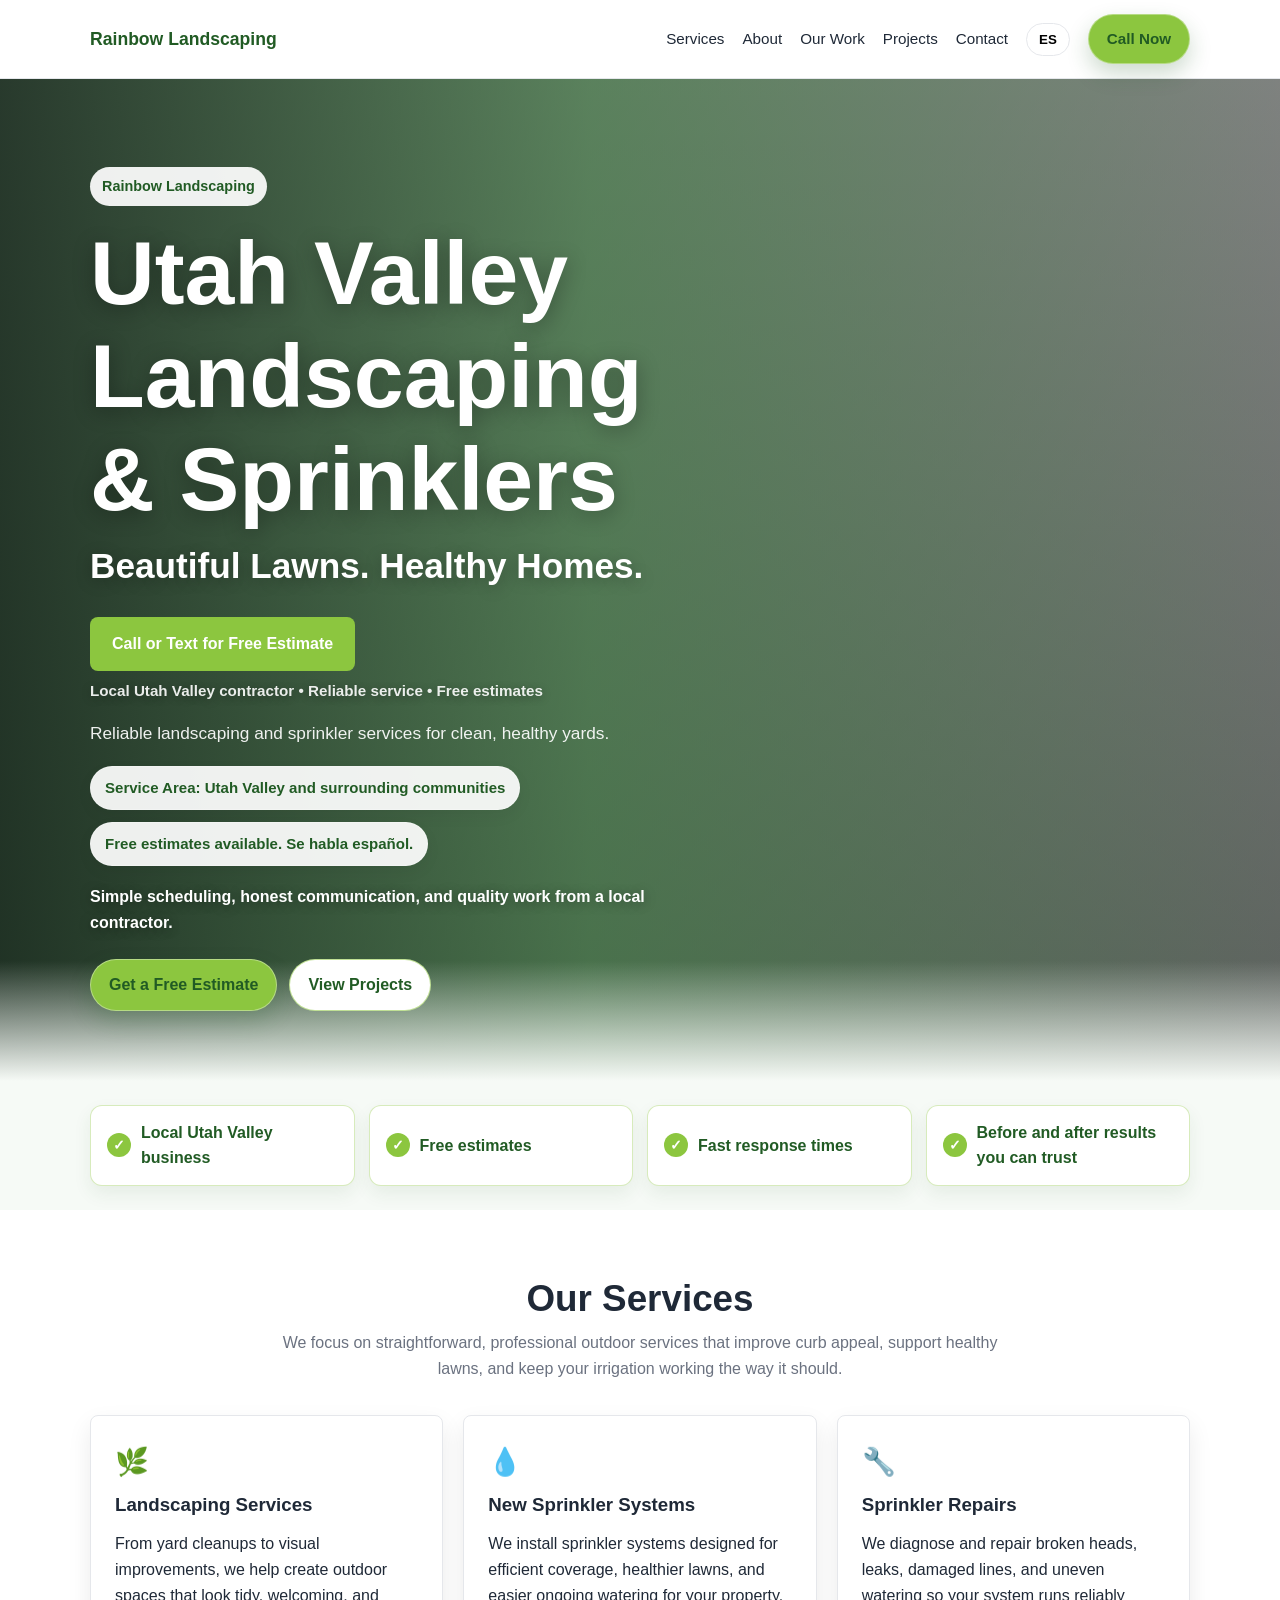
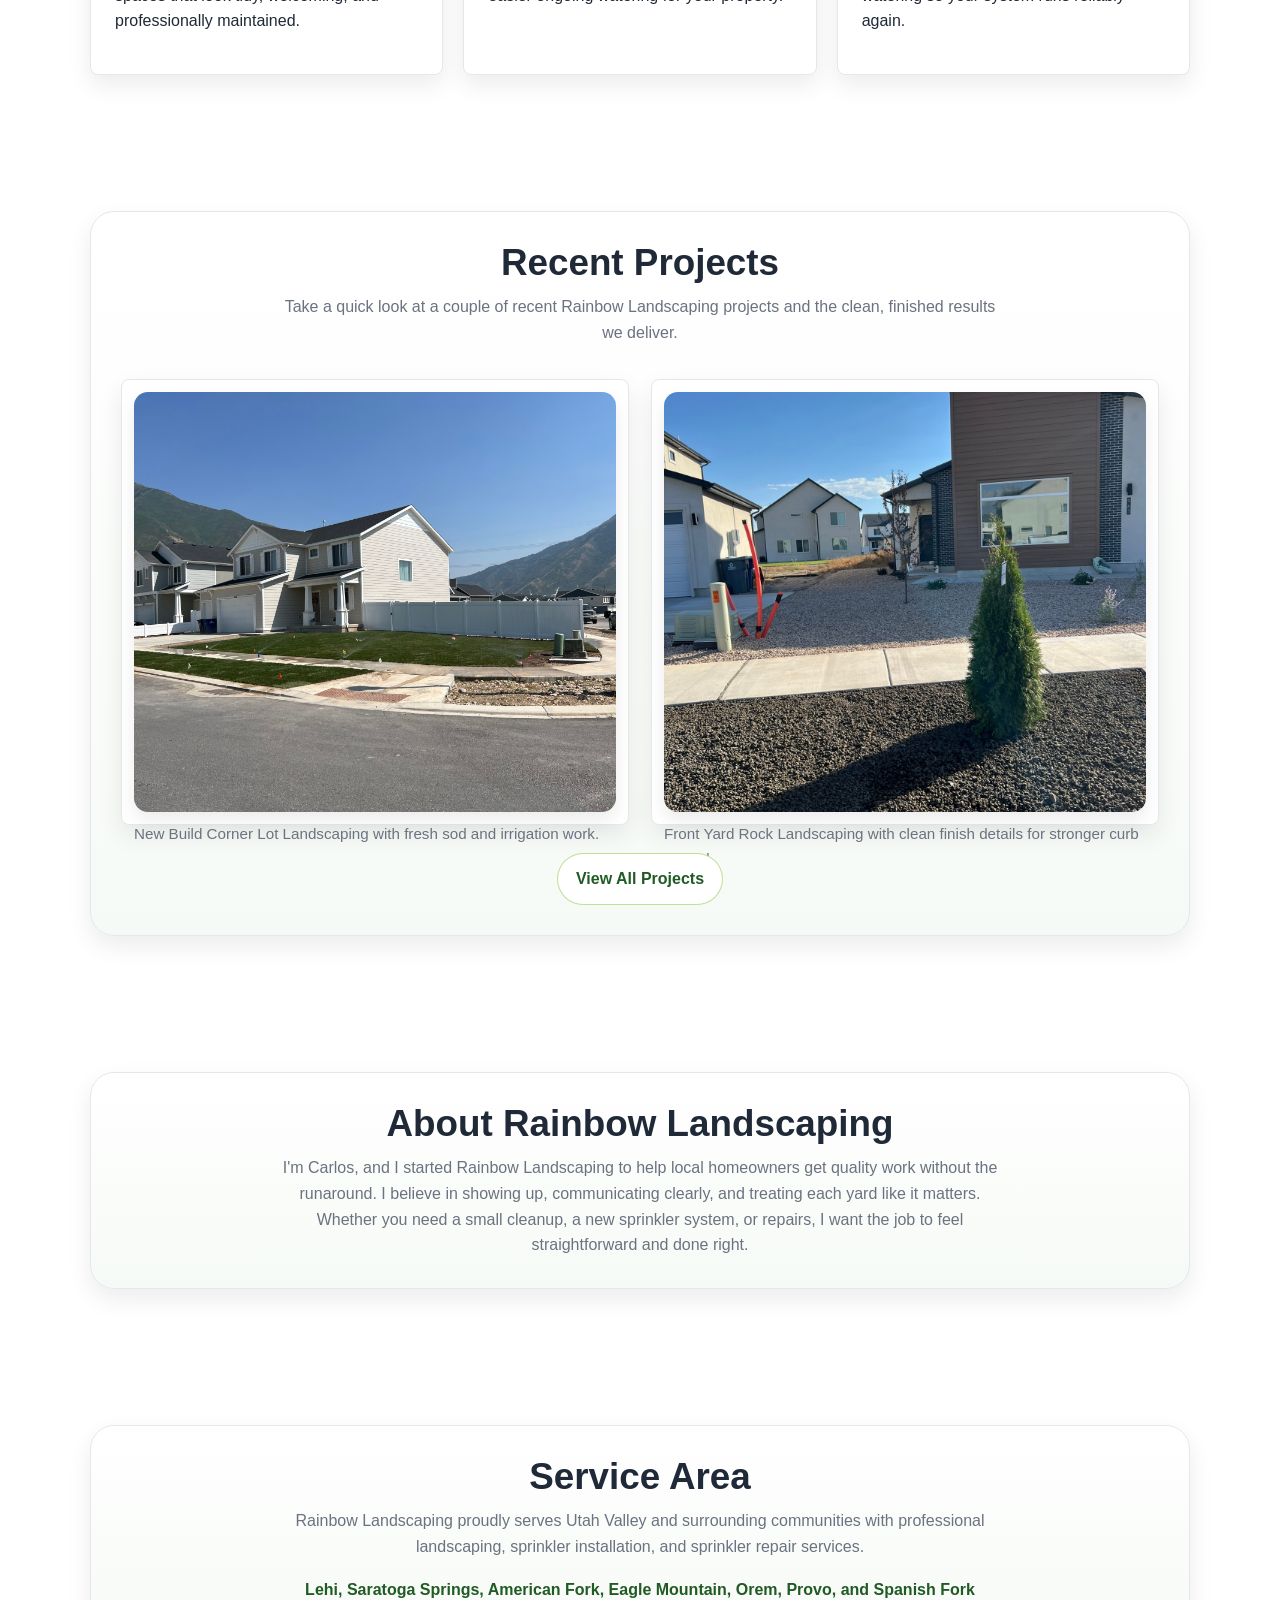
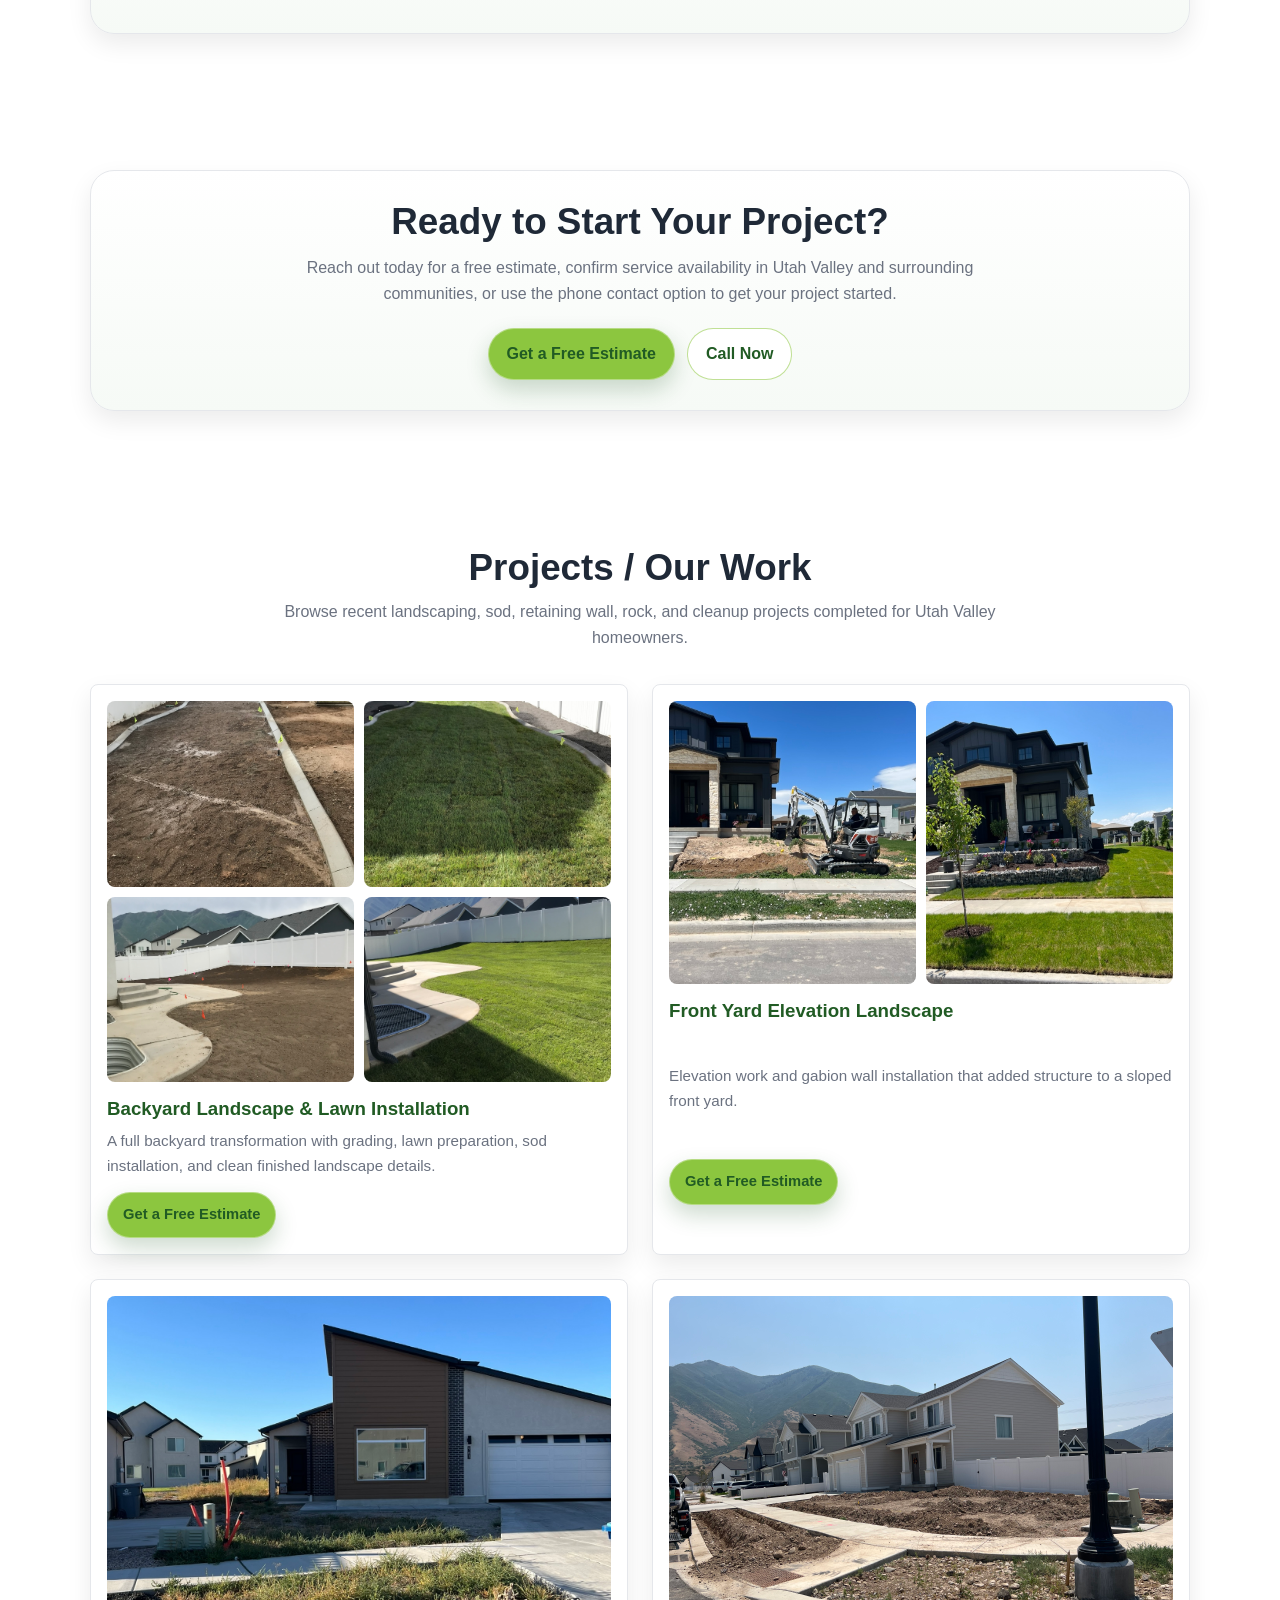
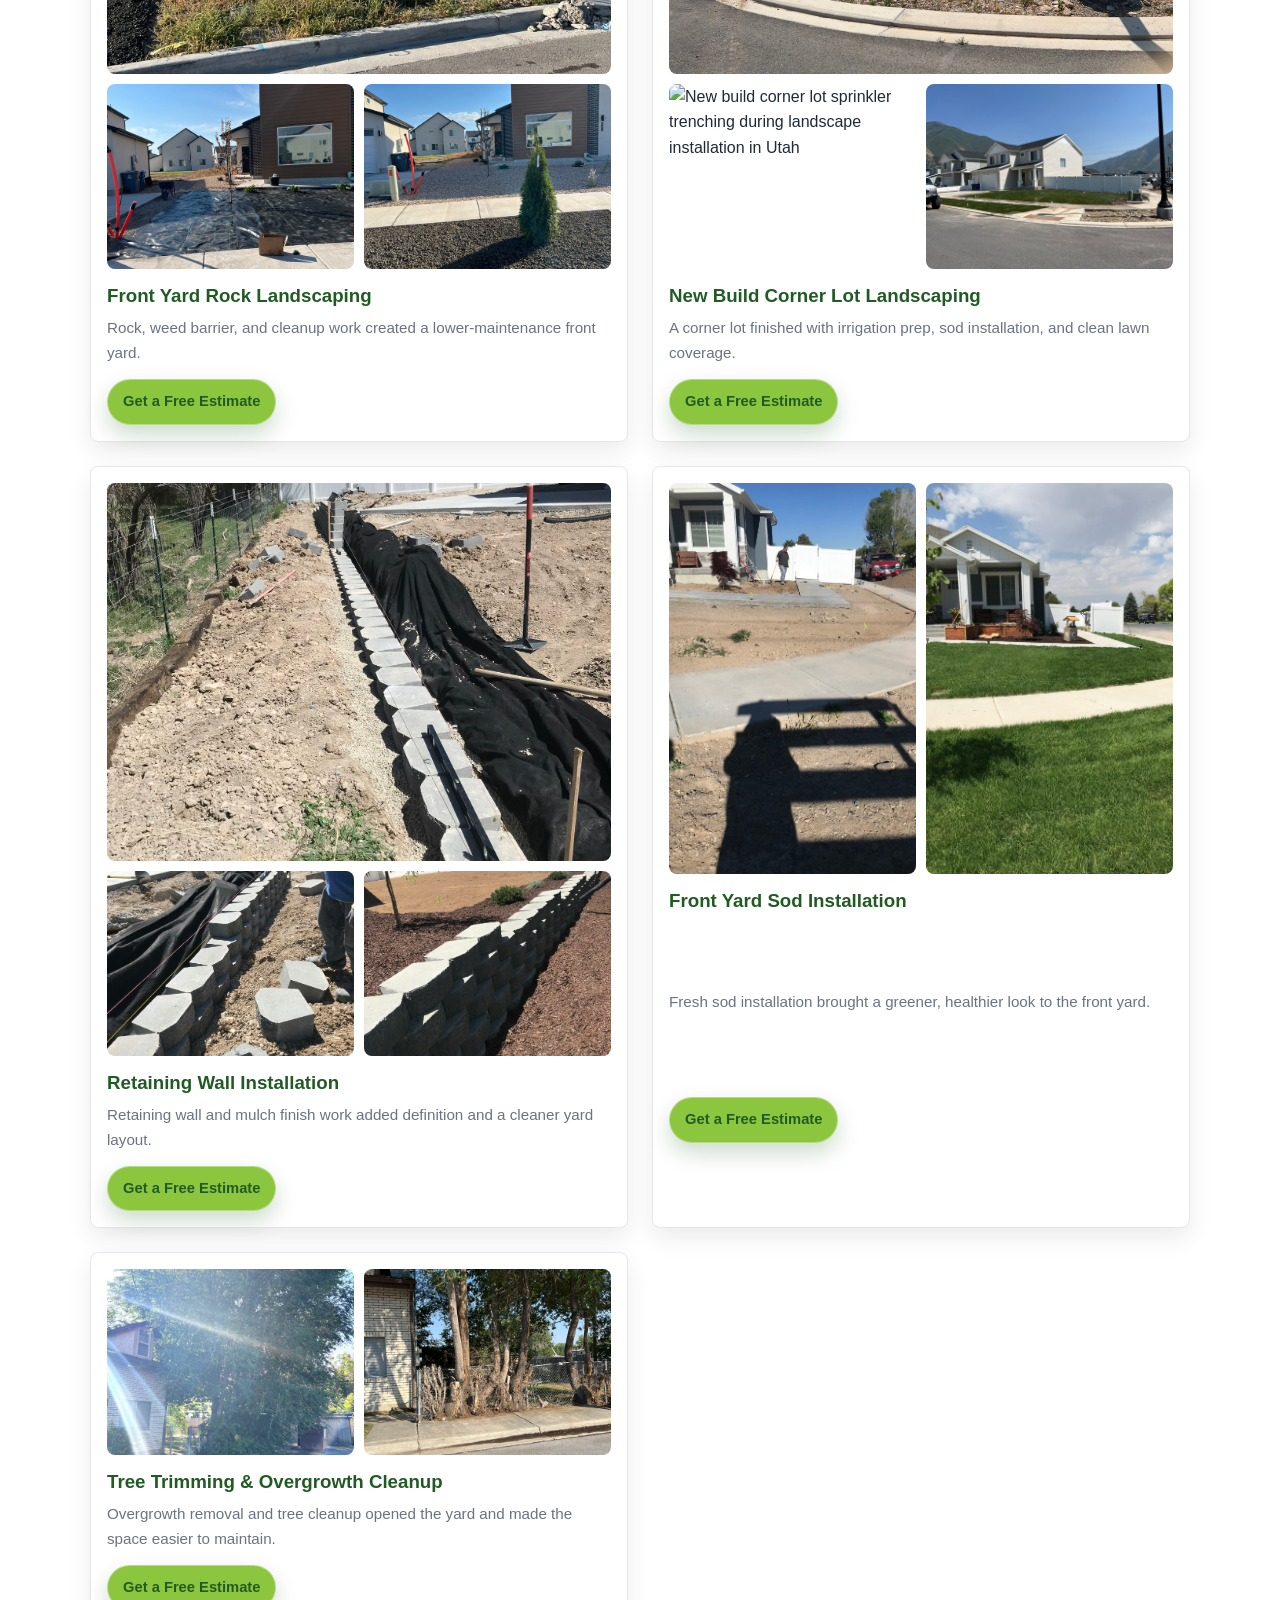
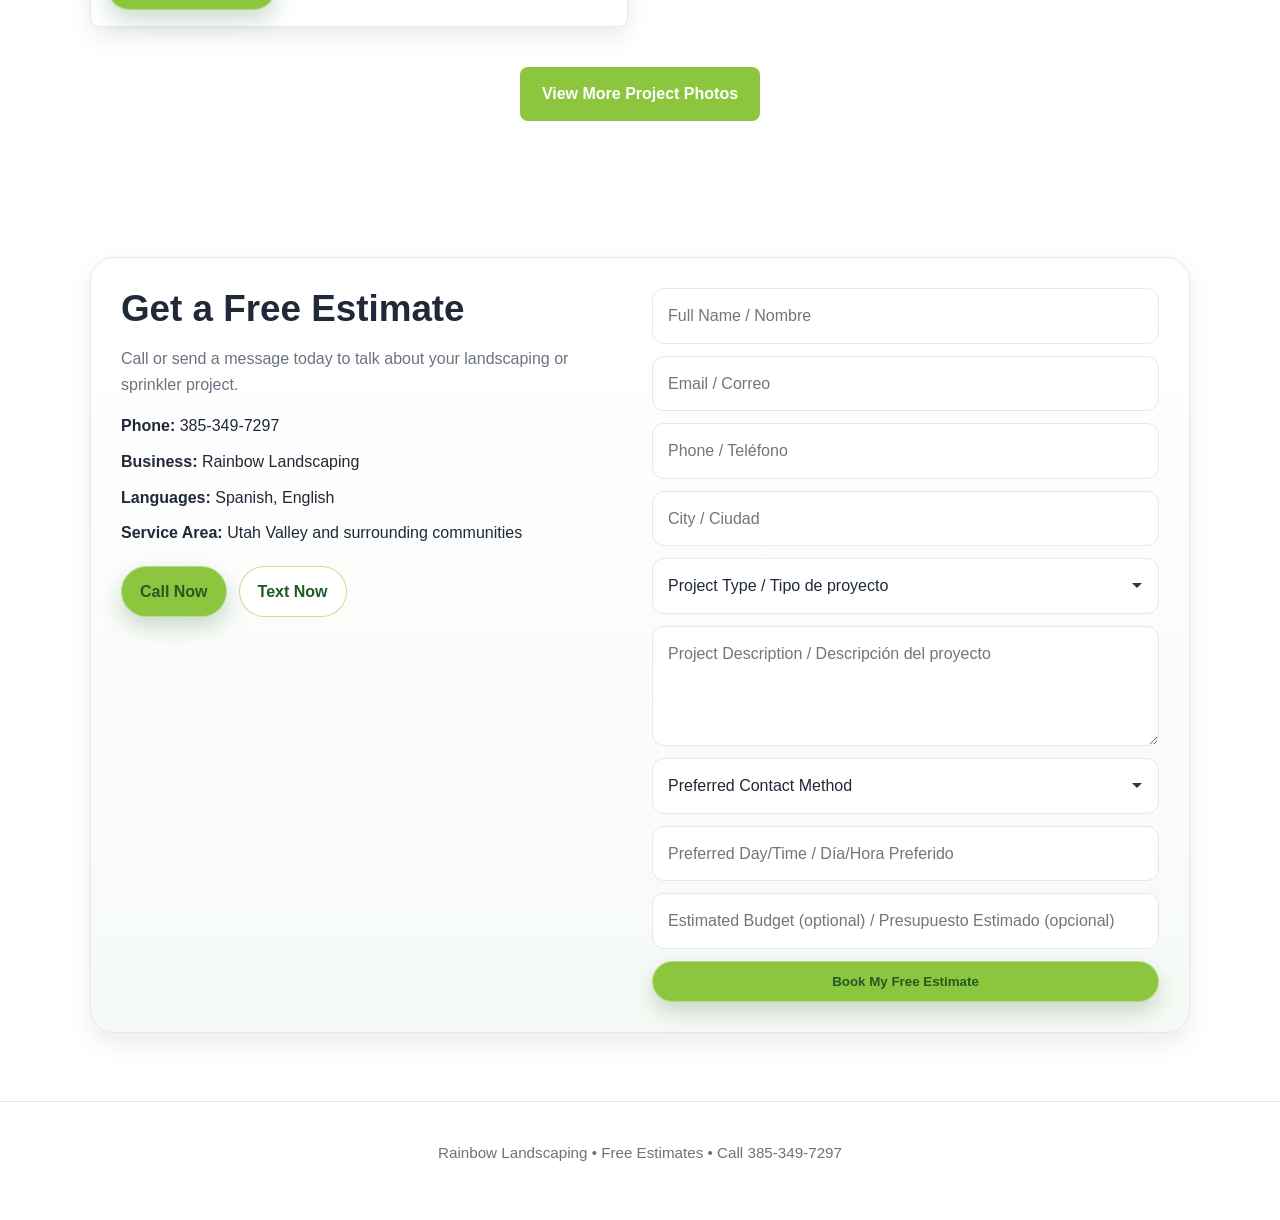
==== commit 12d2fdc2: "Clean up project gallery" ====
--- a/index.html
+++ b/index.html
@@ -111,11 +111,11 @@
           <div class="recent-projects-gallery">
             <figure>
               <img src="./assets/images/projects/new-build-corner-lot-landscaping/after-sod-front-yard.jpg" alt="Completed new build corner lot landscaping with fresh front yard sod in Utah Valley" loading="lazy" />
-              <figcaption data-en="Fresh sod and irrigation work for a clean new-build front yard." data-es="Pasto nuevo y trabajo de riego para un jardín frontal limpio en una casa nueva.">Fresh sod and irrigation work for a clean new-build front yard.</figcaption>
+              <figcaption data-en="New Build Corner Lot Landscaping with fresh sod and irrigation work." data-es="Jardinería para casa nueva en esquina con pasto nuevo y trabajo de riego.">New Build Corner Lot Landscaping with fresh sod and irrigation work.</figcaption>
             </figure>
             <figure>
               <img src="./assets/images/projects/front-yard-landscaping-rock-install-utah/front-yard-after-1.jpg" alt="Finished front yard rock landscaping installation with clean curb appeal in Utah" loading="lazy" />
-              <figcaption data-en="Rock landscaping and clean finish details for stronger curb appeal." data-es="Paisajismo con roca y detalles limpios para mejorar la apariencia exterior.">Rock landscaping and clean finish details for stronger curb appeal.</figcaption>
+              <figcaption data-en="Front Yard Rock Landscaping with clean finish details for stronger curb appeal." data-es="Paisajismo frontal con roca y detalles limpios para mejorar la apariencia exterior.">Front Yard Rock Landscaping with clean finish details for stronger curb appeal.</figcaption>
             </figure>
           </div>
 
@@ -166,24 +166,14 @@
         <div class="work-grid">
           <figure class="work-project-card">
             <div class="work-photo-grid">
-              <img src="./assets/images/projects/backyard-lawn-install-utah/before-backyard-dirt-grade.jpg" alt="Backyard landscape install before grading and lawn work in Utah Valley" loading="lazy" />
-              <img src="./assets/images/projects/backyard-lawn-install-utah/after-backyard-feature-bridge.jpg" alt="Backyard landscape install after lawn and feature bridge work in Utah Valley" loading="lazy" />
-            </div>
-            <div class="work-project-copy">
-              <h3 data-en="Backyard Landscape Install" data-es="Instalación de Jardín Trasero">Backyard Landscape Install</h3>
-              <figcaption data-en="A backyard transformation with grading, lawn preparation, and a finished outdoor feature." data-es="Transformación de patio trasero con nivelación, preparación de césped y detalle exterior terminado.">A backyard transformation with grading, lawn preparation, and a finished outdoor feature.</figcaption>
-              <div class="work-project-actions"><a class="btn" href="#contact" data-en="Get a Free Estimate" data-es="Pide un Estimado Gratis">Get a Free Estimate</a></div>
-            </div>
-          </figure>
-
-          <figure class="work-project-card">
-            <div class="work-photo-grid">
-              <img src="./assets/images/projects/backyard-lawn-install-utah/before-backyard-dirt-grade.jpg" alt="Backyard lawn installation before sod and landscape preparation in Utah" loading="lazy" />
-              <img src="./assets/images/projects/backyard-lawn-install-utah/after-backyard-feature-bridge.jpg" alt="Backyard lawn installation after green lawn and finished landscape work in Utah" loading="lazy" />
-            </div>
-            <div class="work-project-copy">
-              <h3 data-en="Backyard Lawn Installation" data-es="Instalación de Césped en Patio Trasero">Backyard Lawn Installation</h3>
-              <figcaption data-en="A dirt backyard upgraded into a cleaner, greener lawn area ready for everyday use." data-es="Un patio de tierra convertido en un espacio de césped más limpio y verde para uso diario.">A dirt backyard upgraded into a cleaner, greener lawn area ready for everyday use.</figcaption>
+              <img src="./assets/images/projects/backyard-landscape-install-utah/sod-install-before-backyard.jpg" alt="Backyard landscape and lawn installation before grading and sod work in Utah Valley" loading="lazy" />
+              <img src="./assets/images/projects/backyard-landscape-install-utah/sod-install-after-backyard.jpg" alt="Backyard landscape and lawn installation after fresh sod installation in Utah Valley" loading="lazy" />
+              <img src="./assets/images/projects/backyard-landscape-install-utah/sod-install-before-af.jpg" alt="Backyard lawn area before sod installation and landscape preparation in Utah" loading="lazy" />
+              <img src="./assets/images/projects/backyard-landscape-install-utah/sod-install-after-af.jpg" alt="Backyard lawn area after sod installation and clean landscape finish in Utah" loading="lazy" />
+            </div>
+            <div class="work-project-copy">
+              <h3 data-en="Backyard Landscape & Lawn Installation" data-es="Instalación de Jardín y Césped Trasero">Backyard Landscape & Lawn Installation</h3>
+              <figcaption data-en="A full backyard transformation with grading, lawn preparation, sod installation, and clean finished landscape details." data-es="Una transformación completa de patio trasero con nivelación, preparación de césped, instalación de pasto y detalles de jardinería limpios.">A full backyard transformation with grading, lawn preparation, sod installation, and clean finished landscape details.</figcaption>
               <div class="work-project-actions"><a class="btn" href="#contact" data-en="Get a Free Estimate" data-es="Pide un Estimado Gratis">Get a Free Estimate</a></div>
             </div>
           </figure>
--- a/style.css
+++ b/style.css
@@ -176,7 +176,7 @@
   background:
     linear-gradient(90deg, rgba(11, 31, 16, 0.84) 0%, rgba(33, 91, 36, 0.64) 46%, rgba(0, 0, 0, 0.34) 100%),
     linear-gradient(180deg, rgba(11, 31, 16, 0.26) 0%, rgba(11, 31, 16, 0.48) 100%),
-    url("./assets/images/projects/new-build-corner-lot-landscaping/after-sod-front-yard.jpg") center / cover no-repeat;
+    url("./assets/images/rainbow-landscaping-sprinkler-hero.jpg") center / cover no-repeat;
   color: #fff;
   overflow: hidden;
 }
@@ -755,6 +755,6 @@
     padding: 72px 0 58px;
     background:
       linear-gradient(180deg, rgba(11, 31, 16, 0.84) 0%, rgba(33, 91, 36, 0.66) 62%, rgba(0, 0, 0, 0.38) 100%),
-      url("./assets/images/projects/new-build-corner-lot-landscaping/after-sod-front-yard.jpg") center / cover no-repeat;
-  }
-}
+      url("./assets/images/rainbow-landscaping-sprinkler-hero.jpg") center / cover no-repeat;
+  }
+}
